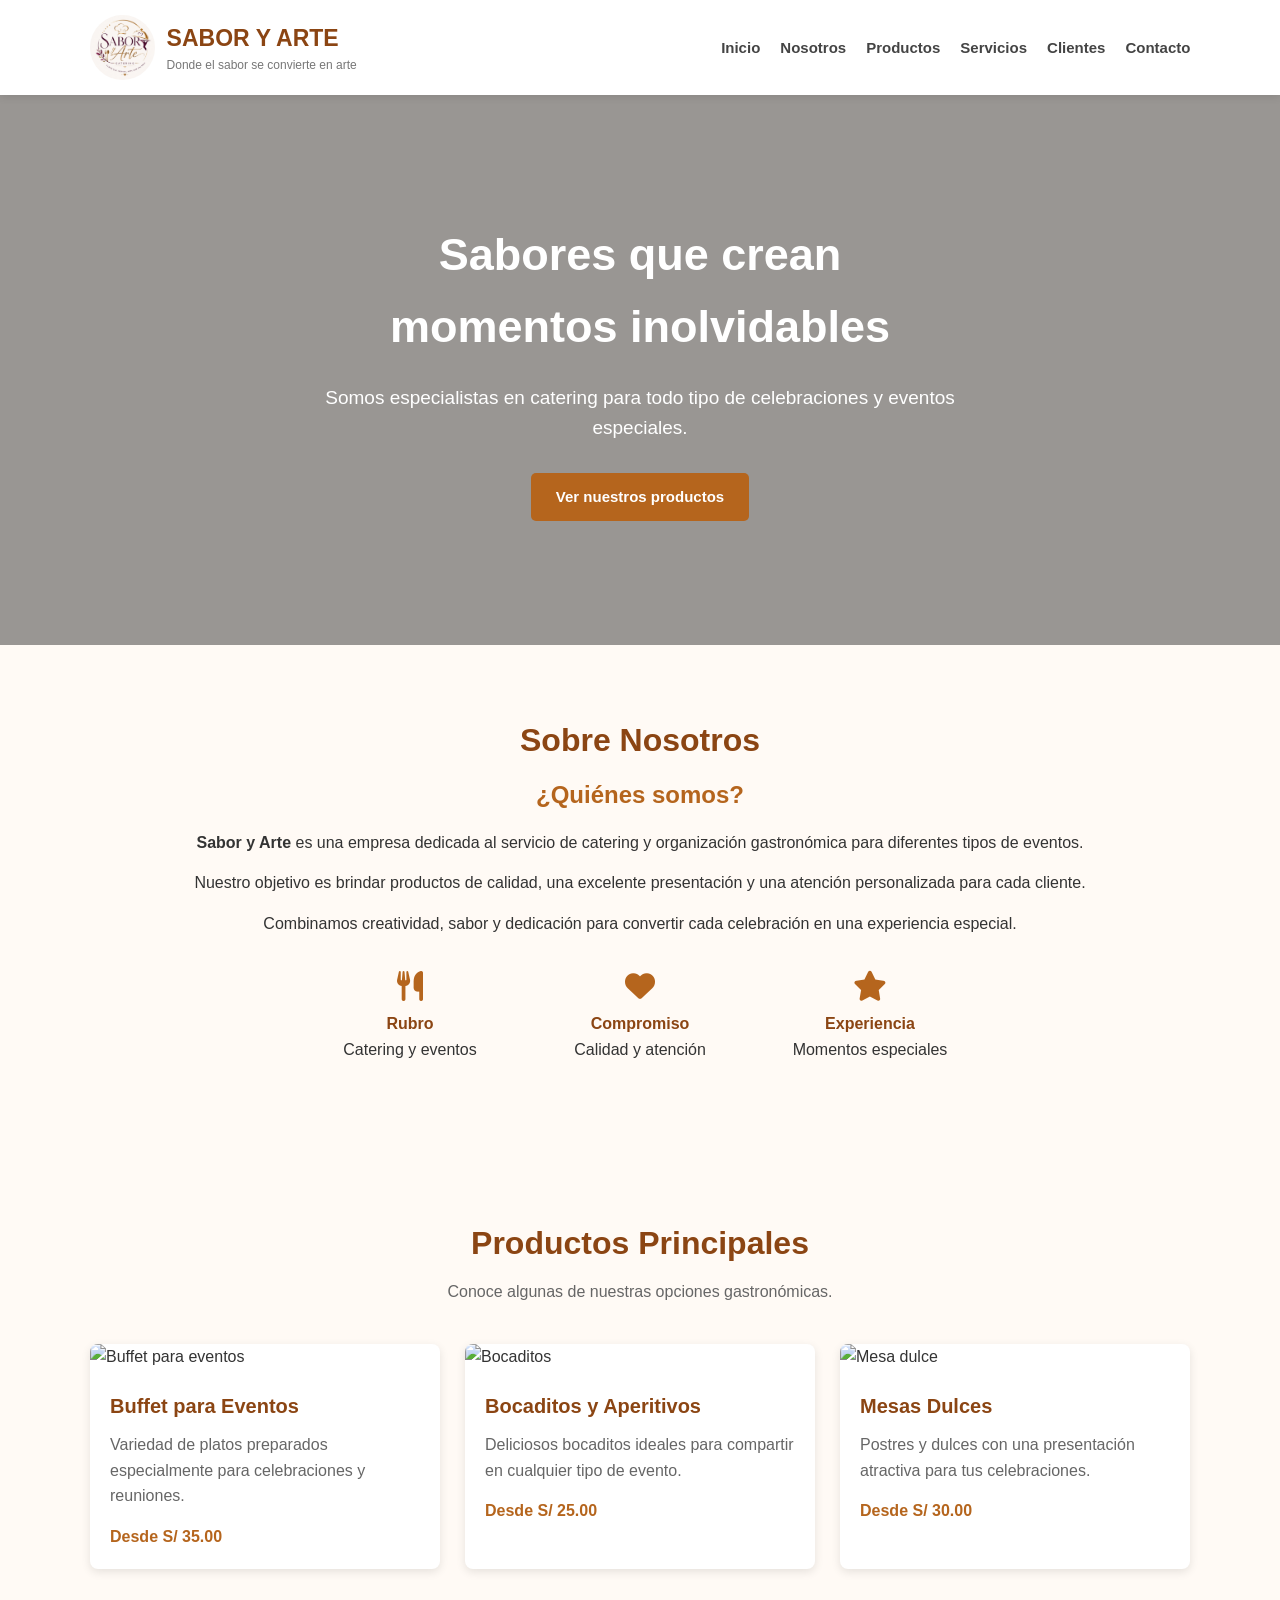
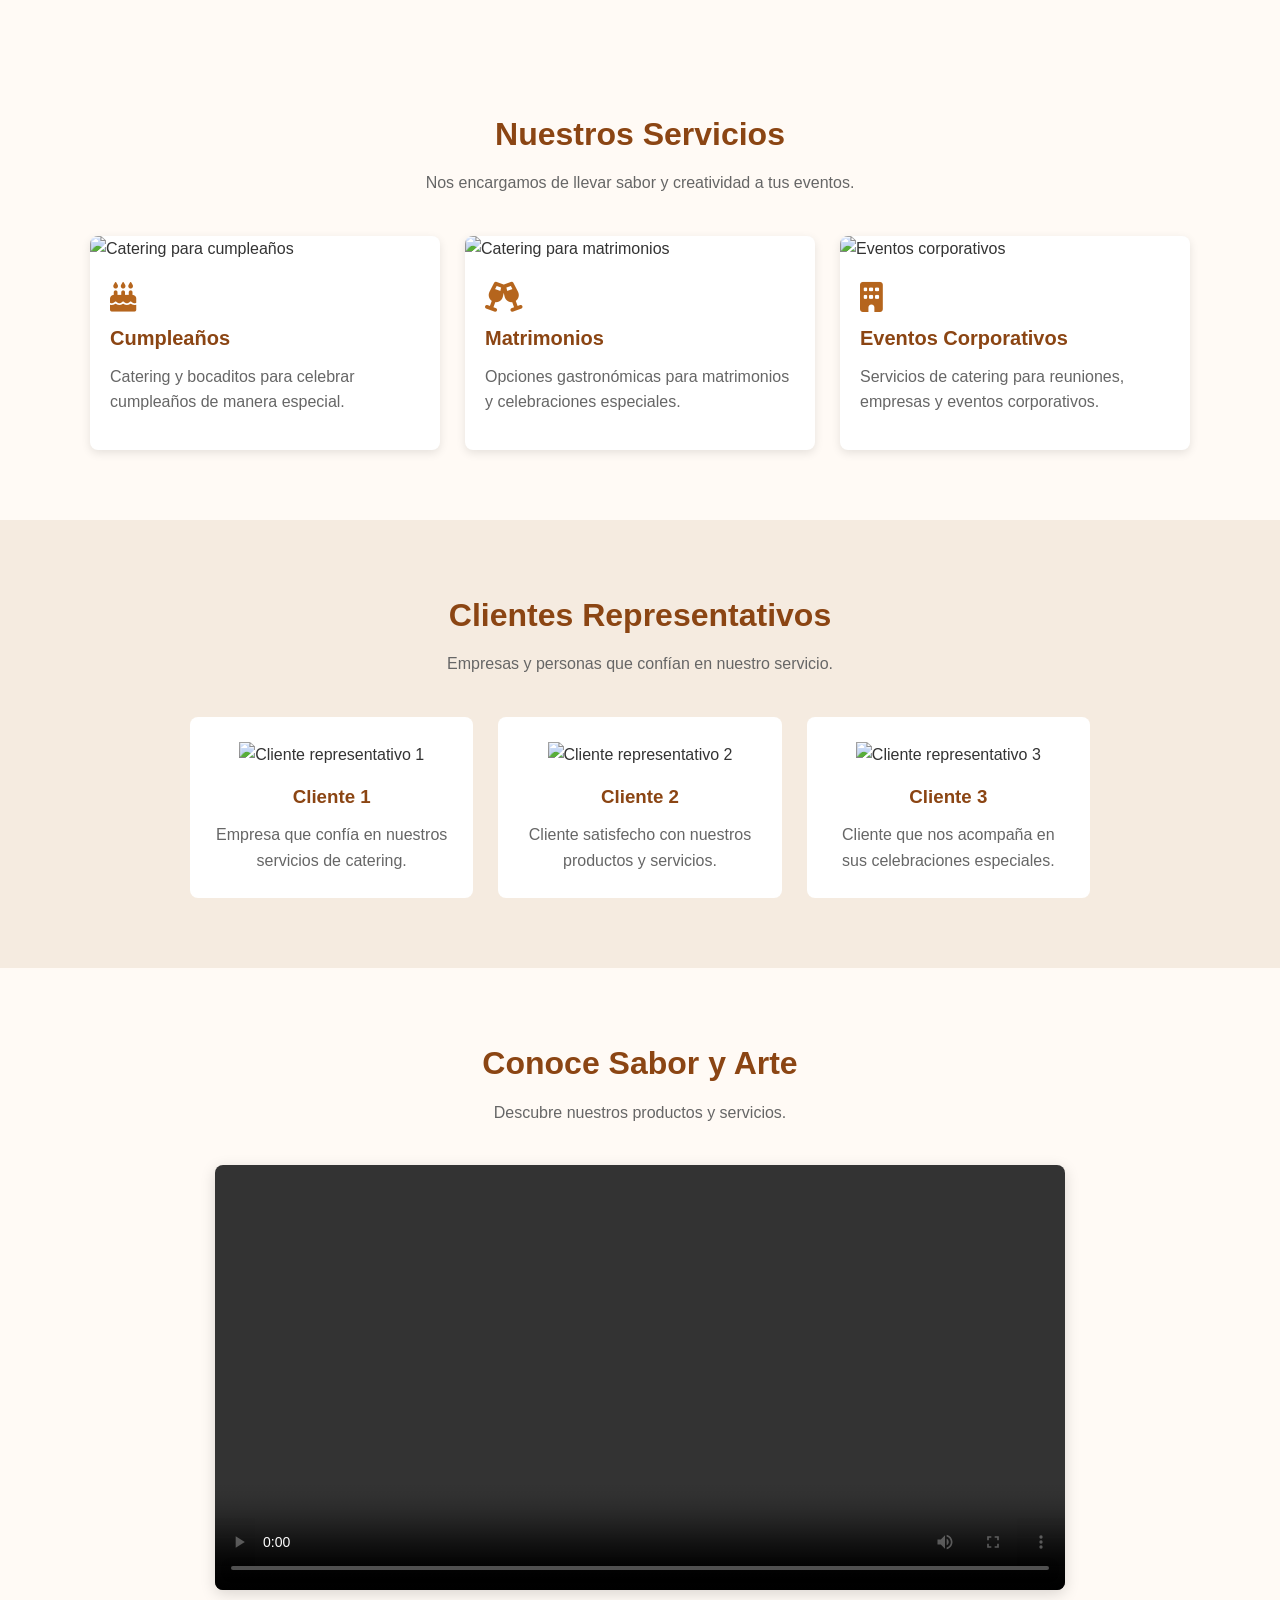
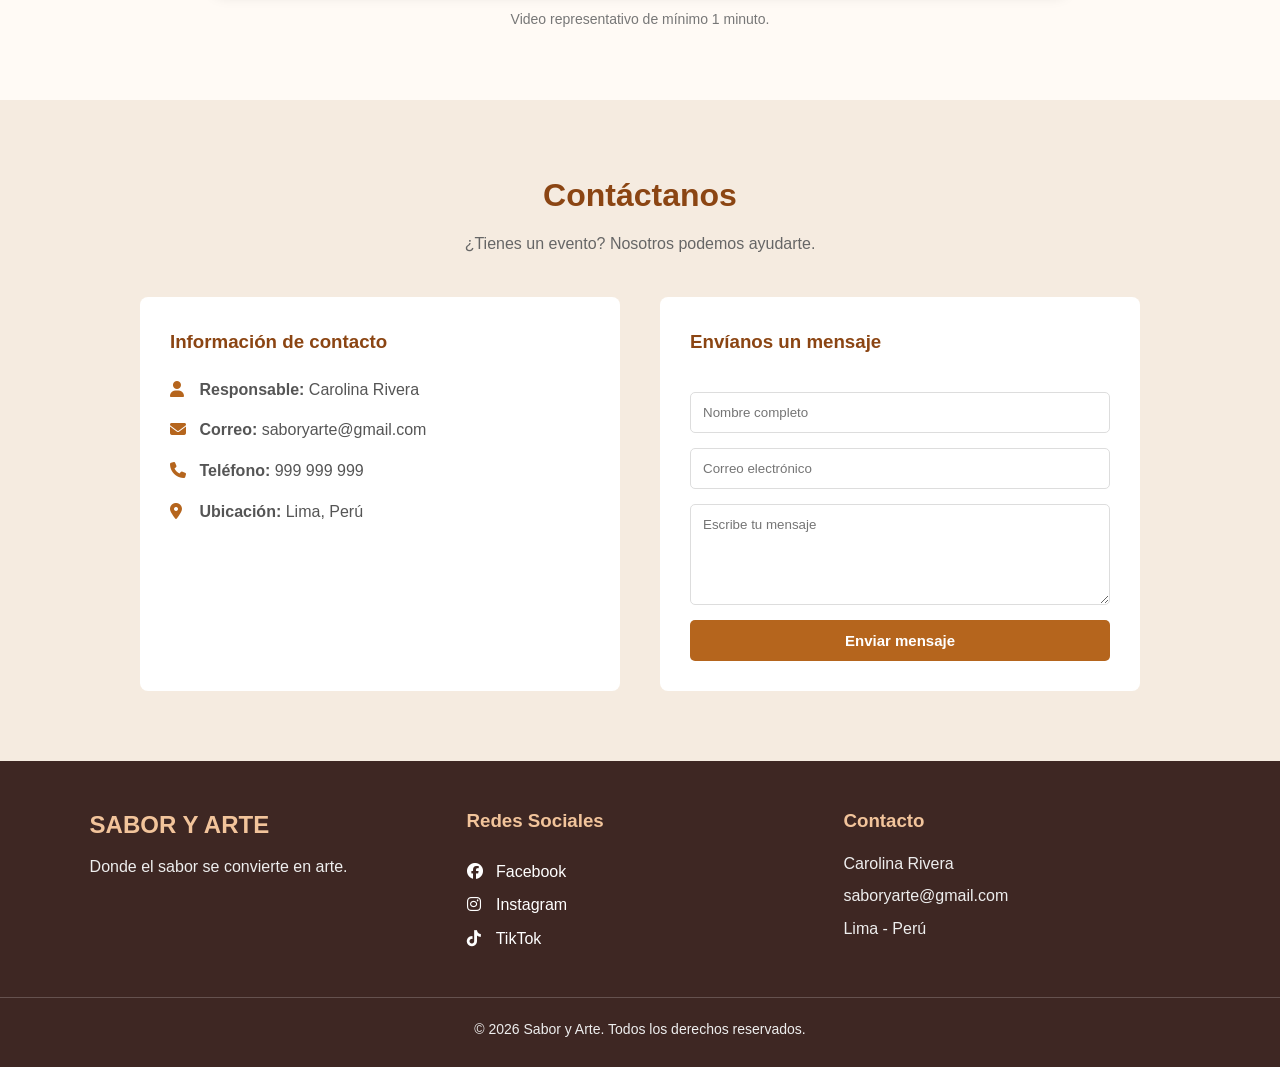
==== index.html @ 083c202c "Mi proyecto listo" ====
<!DOCTYPE html>
<html lang="es">

<head>
    <meta charset="UTF-8">
    <meta name="viewport" content="width=device-width, initial-scale=1.0">
    <title>Sabor y Arte | Catering y Eventos</title>
    <link rel="stylesheet" href="estilos.css">

    <!-- Iconos -->
    <link rel="stylesheet"
          href="https://cdnjs.cloudflare.com/ajax/libs/font-awesome/6.5.2/css/all.min.css">
</head>

<body>

    <!-- ============================= -->
    <!-- ENCABEZADO -->
    <!-- ============================= -->

    <header class="encabezado">

        <div class="logo">

            <img src="imagenes/logo.jpeg" alt="Logo Sabor y Arte">

            <div>
                <h1>SABOR Y ARTE</h1>
                <p>Donde el sabor se convierte en arte</p>
            </div>

        </div>


        <!-- MENÚ -->

        <nav class="menu">

            <a href="#inicio">Inicio</a>
            <a href="#nosotros">Nosotros</a>
            <a href="#productos">Productos</a>
            <a href="#servicios">Servicios</a>
            <a href="#clientes">Clientes</a>
            <a href="#contacto">Contacto</a>

        </nav>

    </header>



    <!-- ============================= -->
    <!-- INICIO / PORTADA -->
    <!-- ============================= -->

    <section id="inicio" class="portada">

        <div class="contenido-portada">

            <h2>Sabores que crean momentos inolvidables</h2>

            <p>
                Somos especialistas en catering para todo tipo de
                celebraciones y eventos especiales.
            </p>

            <a href="#productos" class="boton">
                Ver nuestros productos
            </a>

        </div>

    </section>


    <!-- ============================= -->
    <!-- NOSOTROS -->
    <!-- ============================= -->

    <section id="nosotros" class="seccion">

        <h2 class="titulo">Sobre Nosotros</h2>

        <div class="nosotros-contenido">

            <div class="nosotros-texto">

                <h3>¿Quiénes somos?</h3>

                <p>
                    <strong>Sabor y Arte</strong> es una empresa dedicada
                    al servicio de catering y organización gastronómica
                    para diferentes tipos de eventos.
                </p>

                <p>
                    Nuestro objetivo es brindar productos de calidad,
                    una excelente presentación y una atención
                    personalizada para cada cliente.
                </p>

                <p>
                    Combinamos creatividad, sabor y dedicación para
                    convertir cada celebración en una experiencia
                    especial.
                </p>

                <div class="informacion">

                    <div>
                        <i class="fa-solid fa-utensils"></i>
                        <h4>Rubro</h4>
                        <p>Catering y eventos</p>
                    </div>

                    <div>
                        <i class="fa-solid fa-heart"></i>
                        <h4>Compromiso</h4>
                        <p>Calidad y atención</p>
                    </div>

                    <div>
                        <i class="fa-solid fa-star"></i>
                        <h4>Experiencia</h4>
                        <p>Momentos especiales</p>
                    </div>

                </div>

            </div>

        </div>

    </section>



    <!-- ============================= -->
    <!-- PRODUCTOS -->
    <!-- ============================= -->

    <section id="productos" class="seccion productos">

        <h2 class="titulo">Productos Principales</h2>

        <p class="subtitulo">
            Conoce algunas de nuestras opciones gastronómicas.
        </p>


        <div class="tarjetas">


            <!-- PRODUCTO 1 -->

            <article class="tarjeta">

                <img src="img/producto1.jpg"
                     alt="Buffet para eventos">

                <div class="tarjeta-contenido">

                    <h3>Buffet para Eventos</h3>

                    <p>
                        Variedad de platos preparados especialmente
                        para celebraciones y reuniones.
                    </p>

                    <span class="precio">
                        Desde S/ 35.00
                    </span>

                </div>

            </article>



            <!-- PRODUCTO 2 -->

            <article class="tarjeta">

                <img src="img/producto2.jpg"
                     alt="Bocaditos">

                <div class="tarjeta-contenido">

                    <h3>Bocaditos y Aperitivos</h3>

                    <p>
                        Deliciosos bocaditos ideales para compartir
                        en cualquier tipo de evento.
                    </p>

                    <span class="precio">
                        Desde S/ 25.00
                    </span>

                </div>

            </article>



            <!-- PRODUCTO 3 -->

            <article class="tarjeta">

                <img src="img/producto3.jpg"
                     alt="Mesa dulce">

                <div class="tarjeta-contenido">

                    <h3>Mesas Dulces</h3>

                    <p>
                        Postres y dulces con una presentación
                        atractiva para tus celebraciones.
                    </p>

                    <span class="precio">
                        Desde S/ 30.00
                    </span>

                </div>

            </article>

        </div>

    </section>



    <!-- ============================= -->
    <!-- SERVICIOS -->
    <!-- ============================= -->

    <section id="servicios" class="seccion">

        <h2 class="titulo">Nuestros Servicios</h2>

        <p class="subtitulo">
            Nos encargamos de llevar sabor y creatividad a tus eventos.
        </p>


        <div class="tarjetas">


            <!-- SERVICIO 1 -->

            <article class="tarjeta servicio">

                <img src="img/servicio1.jpg"
                     alt="Catering para cumpleaños">

                <div class="tarjeta-contenido">

                    <i class="fa-solid fa-cake-candles icono"></i>

                    <h3>Cumpleaños</h3>

                    <p>
                        Catering y bocaditos para celebrar
                        cumpleaños de manera especial.
                    </p>

                </div>

            </article>



            <!-- SERVICIO 2 -->

            <article class="tarjeta servicio">

                <img src="img/servicio2.jpg"
                     alt="Catering para matrimonios">

                <div class="tarjeta-contenido">

                    <i class="fa-solid fa-champagne-glasses icono"></i>

                    <h3>Matrimonios</h3>

                    <p>
                        Opciones gastronómicas para matrimonios
                        y celebraciones especiales.
                    </p>

                </div>

            </article>



            <!-- SERVICIO 3 -->

            <article class="tarjeta servicio">

                <img src="img/servicio3.jpg"
                     alt="Eventos corporativos">

                <div class="tarjeta-contenido">

                    <i class="fa-solid fa-building icono"></i>

                    <h3>Eventos Corporativos</h3>

                    <p>
                        Servicios de catering para reuniones,
                        empresas y eventos corporativos.
                    </p>

                </div>

            </article>

        </div>

    </section>



    <!-- ============================= -->
    <!-- CLIENTES -->
    <!-- ============================= -->

    <section id="clientes" class="seccion clientes">

        <h2 class="titulo">Clientes Representativos</h2>

        <p class="subtitulo">
            Empresas y personas que confían en nuestro servicio.
        </p>


        <div class="clientes-contenedor">


            <div class="cliente">

                <img src="img/cliente1.png"
                     alt="Cliente representativo 1">

                <h3>Cliente 1</h3>

                <p>
                    Empresa que confía en nuestros servicios
                    de catering.
                </p>

            </div>


            <div class="cliente">

                <img src="img/cliente2.png"
                     alt="Cliente representativo 2">

                <h3>Cliente 2</h3>

                <p>
                    Cliente satisfecho con nuestros productos
                    y servicios.
                </p>

            </div>


            <div class="cliente">

                <img src="img/cliente3.png"
                     alt="Cliente representativo 3">

                <h3>Cliente 3</h3>

                <p>
                    Cliente que nos acompaña en sus
                    celebraciones especiales.
                </p>

            </div>

        </div>

    </section>



    <!-- ============================= -->
    <!-- VIDEO -->
    <!-- ============================= -->

    <section class="seccion video-seccion">

        <h2 class="titulo">Conoce Sabor y Arte</h2>

        <p class="subtitulo">
            Descubre nuestros productos y servicios.
        </p>


        <div class="video-contenedor">

            <video controls>

                <source src="img/video.mp4" type="video/mp4">

                Tu navegador no permite reproducir este video.

            </video>

        </div>

        <p class="video-nota">
            Video representativo de mínimo 1 minuto.
        </p>

    </section>



    <!-- ============================= -->
    <!-- CONTACTO -->
    <!-- ============================= -->

    <section id="contacto" class="seccion contacto">

        <h2 class="titulo">Contáctanos</h2>

        <p class="subtitulo">
            ¿Tienes un evento? Nosotros podemos ayudarte.
        </p>


        <div class="contacto-contenedor">


            <!-- INFORMACIÓN -->

            <div class="datos-contacto">

                <h3>Información de contacto</h3>

                <p>
                    <i class="fa-solid fa-user"></i>
                    <strong>Responsable:</strong>
                    Carolina Rivera
                </p>

                <p>
                    <i class="fa-solid fa-envelope"></i>
                    <strong>Correo:</strong>
                    saboryarte@gmail.com
                </p>

                <p>
                    <i class="fa-solid fa-phone"></i>
                    <strong>Teléfono:</strong>
                    999 999 999
                </p>

                <p>
                    <i class="fa-solid fa-location-dot"></i>
                    <strong>Ubicación:</strong>
                    Lima, Perú
                </p>

            </div>



            <!-- FORMULARIO -->

            <form id="formulario" class="formulario">

                <h3>Envíanos un mensaje</h3>

                <input
                    type="text"
                    id="nombre"
                    placeholder="Nombre completo"
                    required
                >

                <input
                    type="email"
                    id="correo"
                    placeholder="Correo electrónico"
                    required
                >

                <textarea
                    id="mensaje"
                    rows="5"
                    placeholder="Escribe tu mensaje"
                    required
                ></textarea>

                <button type="submit" class="boton">
                    Enviar mensaje
                </button>

            </form>

        </div>

    </section>



    <!-- ============================= -->
    <!-- FOOTER -->
    <!-- ============================= -->

    <footer class="footer">

        <div class="footer-contenido">


            <div class="footer-logo">

                <h2>SABOR Y ARTE</h2>

                <p>
                    Donde el sabor se convierte en arte.
                </p>

            </div>



            <!-- REDES -->

            <div class="redes">

                <h3>Redes Sociales</h3>

                <a href="#" target="_blank">
                    <i class="fa-brands fa-facebook"></i>
                    Facebook
                </a>

                <a href="#" target="_blank">
                    <i class="fa-brands fa-instagram"></i>
                    Instagram
                </a>

                <a href="#" target="_blank">
                    <i class="fa-brands fa-tiktok"></i>
                    TikTok
                </a>

            </div>



            <!-- CONTACTO -->

            <div class="footer-contacto">

                <h3>Contacto</h3>

                <p>
                    Carolina Rivera
                </p>

                <p>
                    saboryarte@gmail.com
                </p>

                <p>
                    Lima - Perú
                </p>

            </div>

        </div>


        <div class="copyright">

            <p>
                © 2026 Sabor y Arte. Todos los derechos reservados.
            </p>

        </div>

    </footer>



    <!-- JAVASCRIPT -->

    <script src="script.js"></script>

</body>

</html>
---- estilos.css ----
/* =========================================
   CONFIGURACIÓN GENERAL
========================================= */

* {
    margin: 0;
    padding: 0;
    box-sizing: border-box;
}

html {
    scroll-behavior: smooth;
}

body {
    font-family: Arial, Helvetica, sans-serif;
    background-color: #fffaf5;
    color: #333;
    line-height: 1.6;
}


/* =========================================
   ENCABEZADO
========================================= */

.encabezado {
    background-color: #ffffff;
    padding: 15px 7%;

    display: flex;
    justify-content: space-between;
    align-items: center;

    box-shadow: 0 2px 8px rgba(0,0,0,0.10);

    position: sticky;
    top: 0;
    z-index: 1000;
}


/* LOGO */

.logo {
    display: flex;
    align-items: center;
    gap: 12px;
}

.logo img {
    width: 65px;
    height: 65px;
    object-fit: cover;
    border-radius: 50%;
}

.logo h1 {
    font-size: 23px;
    color: #8b4513;
}

.logo p {
    font-size: 12px;
    color: #777;
}


/* =========================================
   MENÚ
========================================= */

.menu {
    display: flex;
    gap: 20px;
}

.menu a {
    text-decoration: none;
    color: #444;
    font-weight: bold;
    font-size: 15px;

    transition: 0.3s;
}

.menu a:hover {
    color: #b5651d;
}


/* =========================================
   PORTADA
========================================= */

.portada {
    min-height: 550px;

    background-image:
        linear-gradient(
            rgba(0,0,0,0.40),
            rgba(0,0,0,0.40)
        ),
        url("img/portada.jpg");

    background-size: cover;
    background-position: center;

    display: flex;
    justify-content: center;
    align-items: center;

    text-align: center;
}


.contenido-portada {
    color: white;
    max-width: 700px;
    padding: 30px;
}


.contenido-portada h2 {
    font-size: 45px;
    margin-bottom: 20px;
}


.contenido-portada p {
    font-size: 19px;
    margin-bottom: 30px;
}


/* =========================================
   BOTONES
========================================= */

.boton {
    display: inline-block;

    background-color: #b5651d;
    color: white;

    padding: 12px 25px;

    border-radius: 5px;

    text-decoration: none;
    border: none;

    cursor: pointer;

    font-size: 15px;
    font-weight: bold;

    transition: 0.3s;
}

.boton:hover {
    background-color: #8b4513;
    transform: translateY(-2px);
}


/* =========================================
   SECCIONES
========================================= */

.seccion {
    padding: 70px 7%;
}


.titulo {
    text-align: center;

    color: #8b4513;

    font-size: 32px;

    margin-bottom: 10px;
}


.subtitulo {
    text-align: center;

    color: #666;

    margin-bottom: 40px;
}


/* =========================================
   NOSOTROS
========================================= */

.nosotros-contenido {
    max-width: 900px;
    margin: auto;
}


.nosotros-texto {
    text-align: center;
}


.nosotros-texto h3 {
    color: #b5651d;
    font-size: 24px;
    margin-bottom: 15px;
}


.nosotros-texto p {
    margin-bottom: 15px;
}


.informacion {
    margin-top: 35px;

    display: flex;
    justify-content: center;
    gap: 30px;
}


.informacion div {
    width: 200px;
}


.informacion i {
    font-size: 30px;
    color: #b5651d;
    margin-bottom: 10px;
}


.informacion h4 {
    color: #8b4513;
}


/* =========================================
   TARJETAS
========================================= */

.tarjetas {
    display: grid;

    grid-template-columns:
        repeat(3, 1fr);

    gap: 25px;

    max-width: 1100px;

    margin: auto;
}


.tarjeta {
    background-color: white;

    border-radius: 8px;

    overflow: hidden;

    box-shadow:
        0 3px 10px rgba(0,0,0,0.10);

    transition: 0.3s;
}


.tarjeta:hover {
    transform: translateY(-5px);

    box-shadow:
        0 7px 18px rgba(0,0,0,0.15);
}


.tarjeta img {
    width: 100%;
    height: 220px;

    object-fit: cover;
}


.tarjeta-contenido {
    padding: 20px;
}


.tarjeta h3 {
    color: #8b4513;

    margin-bottom: 10px;

    font-size: 20px;
}


.tarjeta p {
    color: #666;

    margin-bottom: 15px;
}


.precio {
    color: #b5651d;

    font-weight: bold;
}


.icono {
    font-size: 30px;

    color: #b5651d;

    margin-bottom: 10px;
}


/* =========================================
   CLIENTES
========================================= */

.clientes {
    background-color: #f5ebe0;
}


.clientes-contenedor {
    display: grid;

    grid-template-columns:
        repeat(3, 1fr);

    gap: 25px;

    max-width: 900px;

    margin: auto;
}


.cliente {
    background-color: white;

    padding: 25px;

    text-align: center;

    border-radius: 8px;
}


.cliente img {
    width: 100px;
    height: 100px;

    object-fit: contain;

    margin-bottom: 15px;
}


.cliente h3 {
    color: #8b4513;

    margin-bottom: 10px;
}


.cliente p {
    color: #666;
}


/* =========================================
   VIDEO
========================================= */

.video-seccion {
    text-align: center;
}


.video-contenedor {
    max-width: 850px;

    margin: auto;
}


.video-contenedor video {
    width: 100%;

    border-radius: 8px;

    box-shadow:
        0 4px 15px rgba(0,0,0,0.15);
}


.video-nota {
    color: #777;

    margin-top: 10px;

    font-size: 14px;
}


/* =========================================
   CONTACTO
========================================= */

.contacto {
    background-color: #f5ebe0;
}


.contacto-contenedor {
    max-width: 1000px;

    margin: auto;

    display: grid;

    grid-template-columns:
        1fr 1fr;

    gap: 40px;
}


.datos-contacto,
.formulario {
    background-color: white;

    padding: 30px;

    border-radius: 8px;
}


.datos-contacto h3,
.formulario h3 {
    color: #8b4513;

    margin-bottom: 20px;
}


.datos-contacto p {
    margin-bottom: 15px;

    color: #555;
}


.datos-contacto i {
    color: #b5651d;

    width: 25px;
}


/* FORMULARIO */

.formulario {
    display: flex;

    flex-direction: column;

    gap: 15px;
}


.formulario input,
.formulario textarea {
    width: 100%;

    padding: 12px;

    border: 1px solid #ddd;

    border-radius: 5px;

    font-family: Arial;
}


.formulario input:focus,
.formulario textarea:focus {
    outline: none;

    border-color: #b5651d;
}


.formulario textarea {
    resize: vertical;
}


/* =========================================
   FOOTER
========================================= */

.footer {
    background-color: #3e2723;

    color: white;
}


.footer-contenido {
    padding: 45px 7%;

    display: grid;

    grid-template-columns:
        repeat(3, 1fr);

    gap: 30px;
}


.footer h2 {
    color: #f2c49b;

    margin-bottom: 10px;
}


.footer h3 {
    margin-bottom: 15px;

    color: #f2c49b;
}


.footer p {
    color: #eee;

    margin-bottom: 7px;
}


.redes {
    display: flex;

    flex-direction: column;

    gap: 8px;
}


.redes a {
    color: white;

    text-decoration: none;

    transition: 0.3s;
}


.redes a:hover {
    color: #f2c49b;
}


.redes i {
    width: 25px;
}


.copyright {
    text-align: center;

    border-top: 1px solid rgba(255,255,255,0.2);

    padding: 20px;

    font-size: 14px;
}


/* =========================================
   RESPONSIVE - TABLET
========================================= */

@media (max-width: 900px) {

    .encabezado {
        flex-direction: column;

        gap: 15px;
    }


    .tarjetas {
        grid-template-columns:
            repeat(2, 1fr);
    }


    .clientes-contenedor {
        grid-template-columns:
            repeat(2, 1fr);
    }


    .contacto-contenedor {
        grid-template-columns: 1fr;
    }


    .footer-contenido {
        grid-template-columns: 1fr 1fr;
    }

}


/* =========================================
   RESPONSIVE - CELULAR
========================================= */

@media (max-width: 600px) {

    .encabezado {
        padding: 12px 5%;
    }


    .logo h1 {
        font-size: 19px;
    }


    .logo p {
        font-size: 10px;
    }


    .logo img {
        width: 55px;
        height: 55px;
    }


    .menu {
        width: 100%;

        justify-content: center;

        flex-wrap: wrap;

        gap: 10px;
    }


    .menu a {
        font-size: 13px;
    }


    .portada {
        min-height: 450px;
    }


    .contenido-portada h2 {
        font-size: 30px;
    }


    .contenido-portada p {
        font-size: 16px;
    }


    .seccion {
        padding: 50px 5%;
    }


    .titulo {
        font-size: 27px;
    }


    .tarjetas {
        grid-template-columns: 1fr;
    }


    .clientes-contenedor {
        grid-template-columns: 1fr;
    }


    .informacion {
        flex-direction: column;

        align-items: center;
    }


    .contacto-contenedor {
        grid-template-columns: 1fr;
    }


    .footer-contenido {
        grid-template-columns: 1fr;

        text-align: center;
    }


    .redes {
        align-items: center;
    }

}
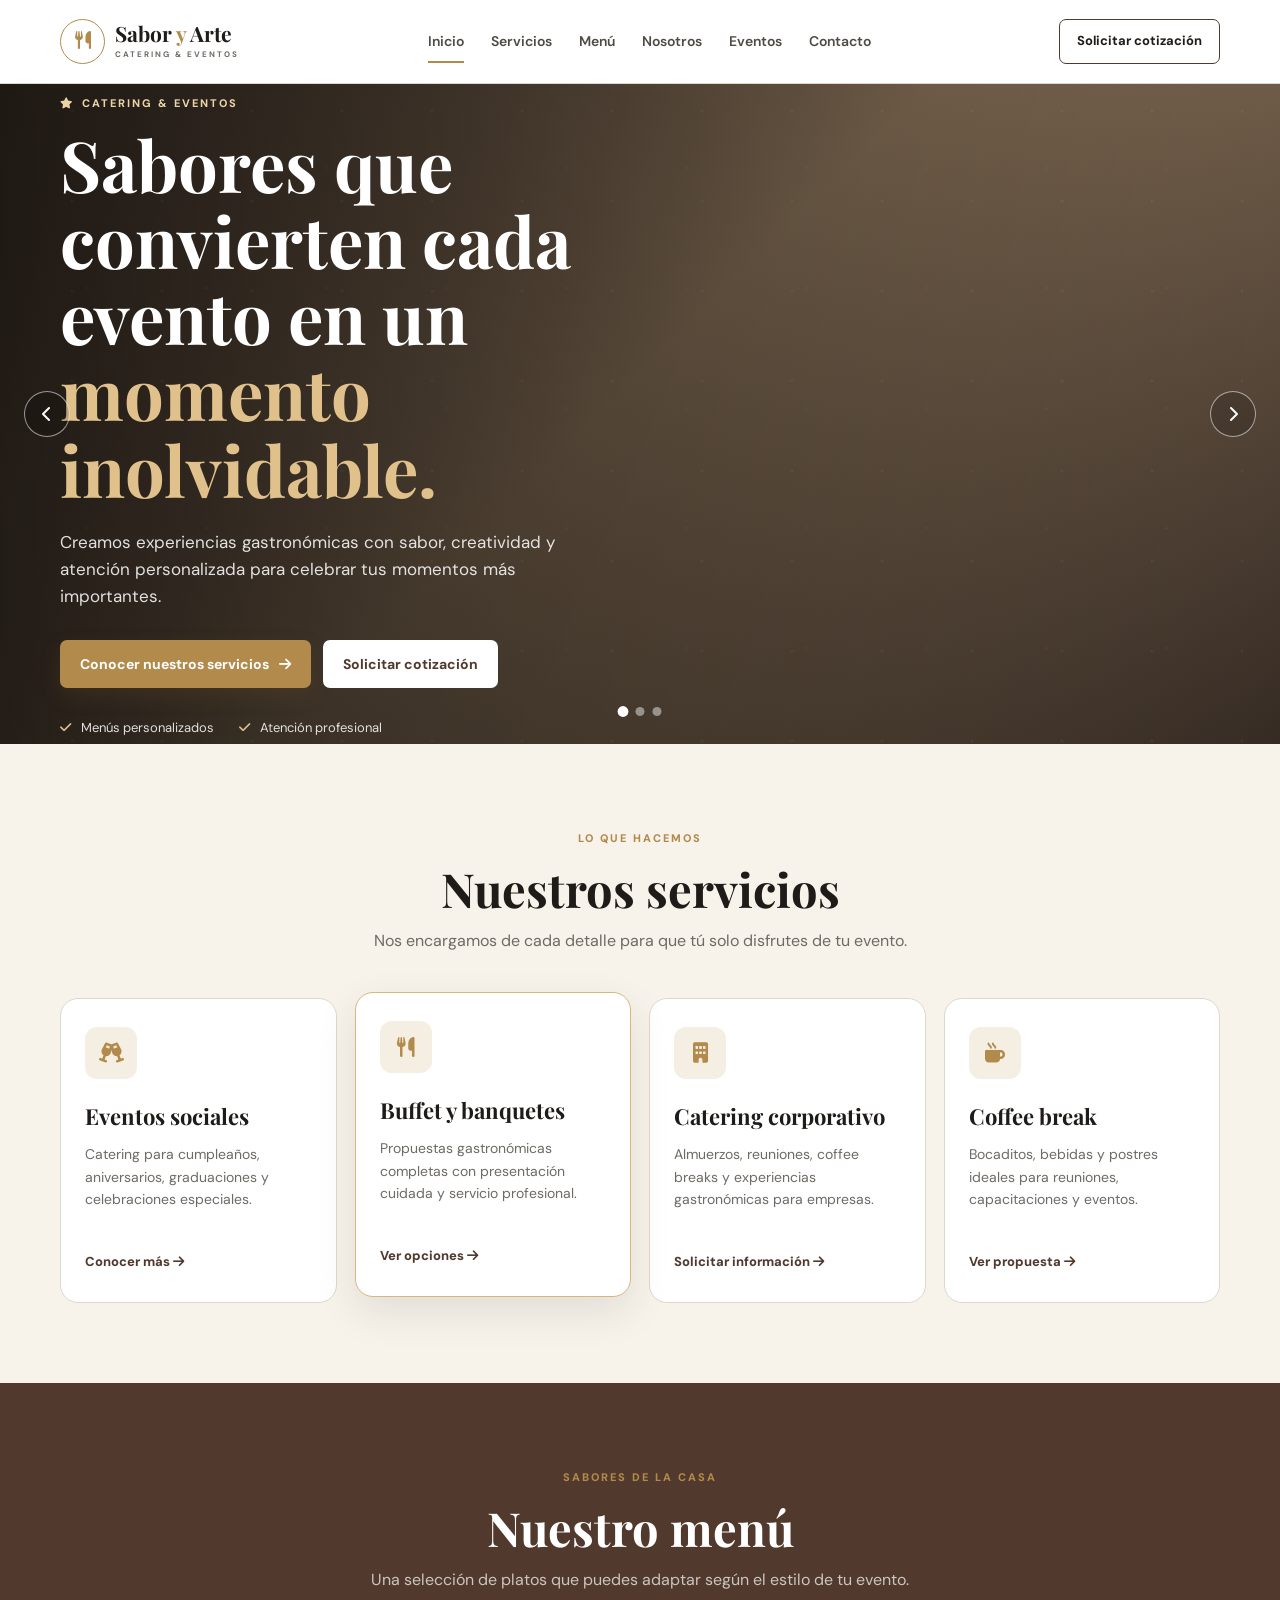
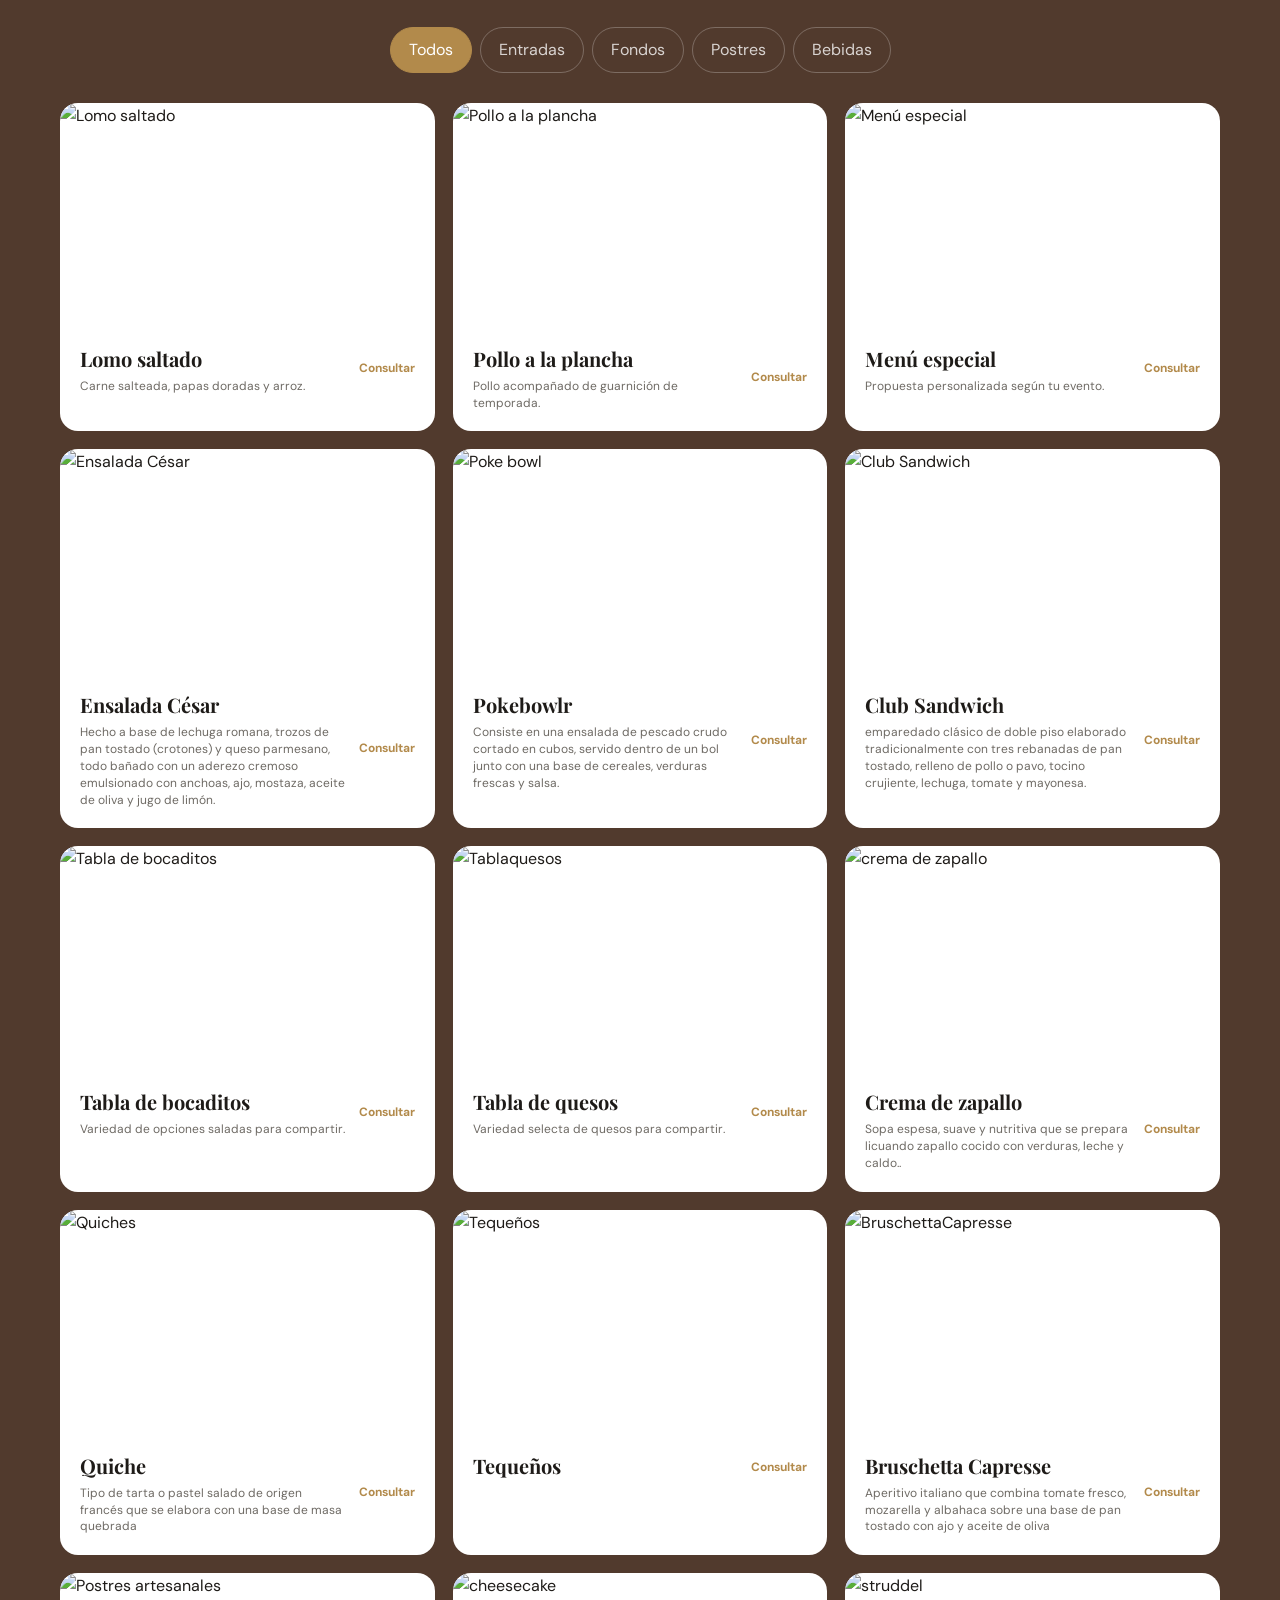
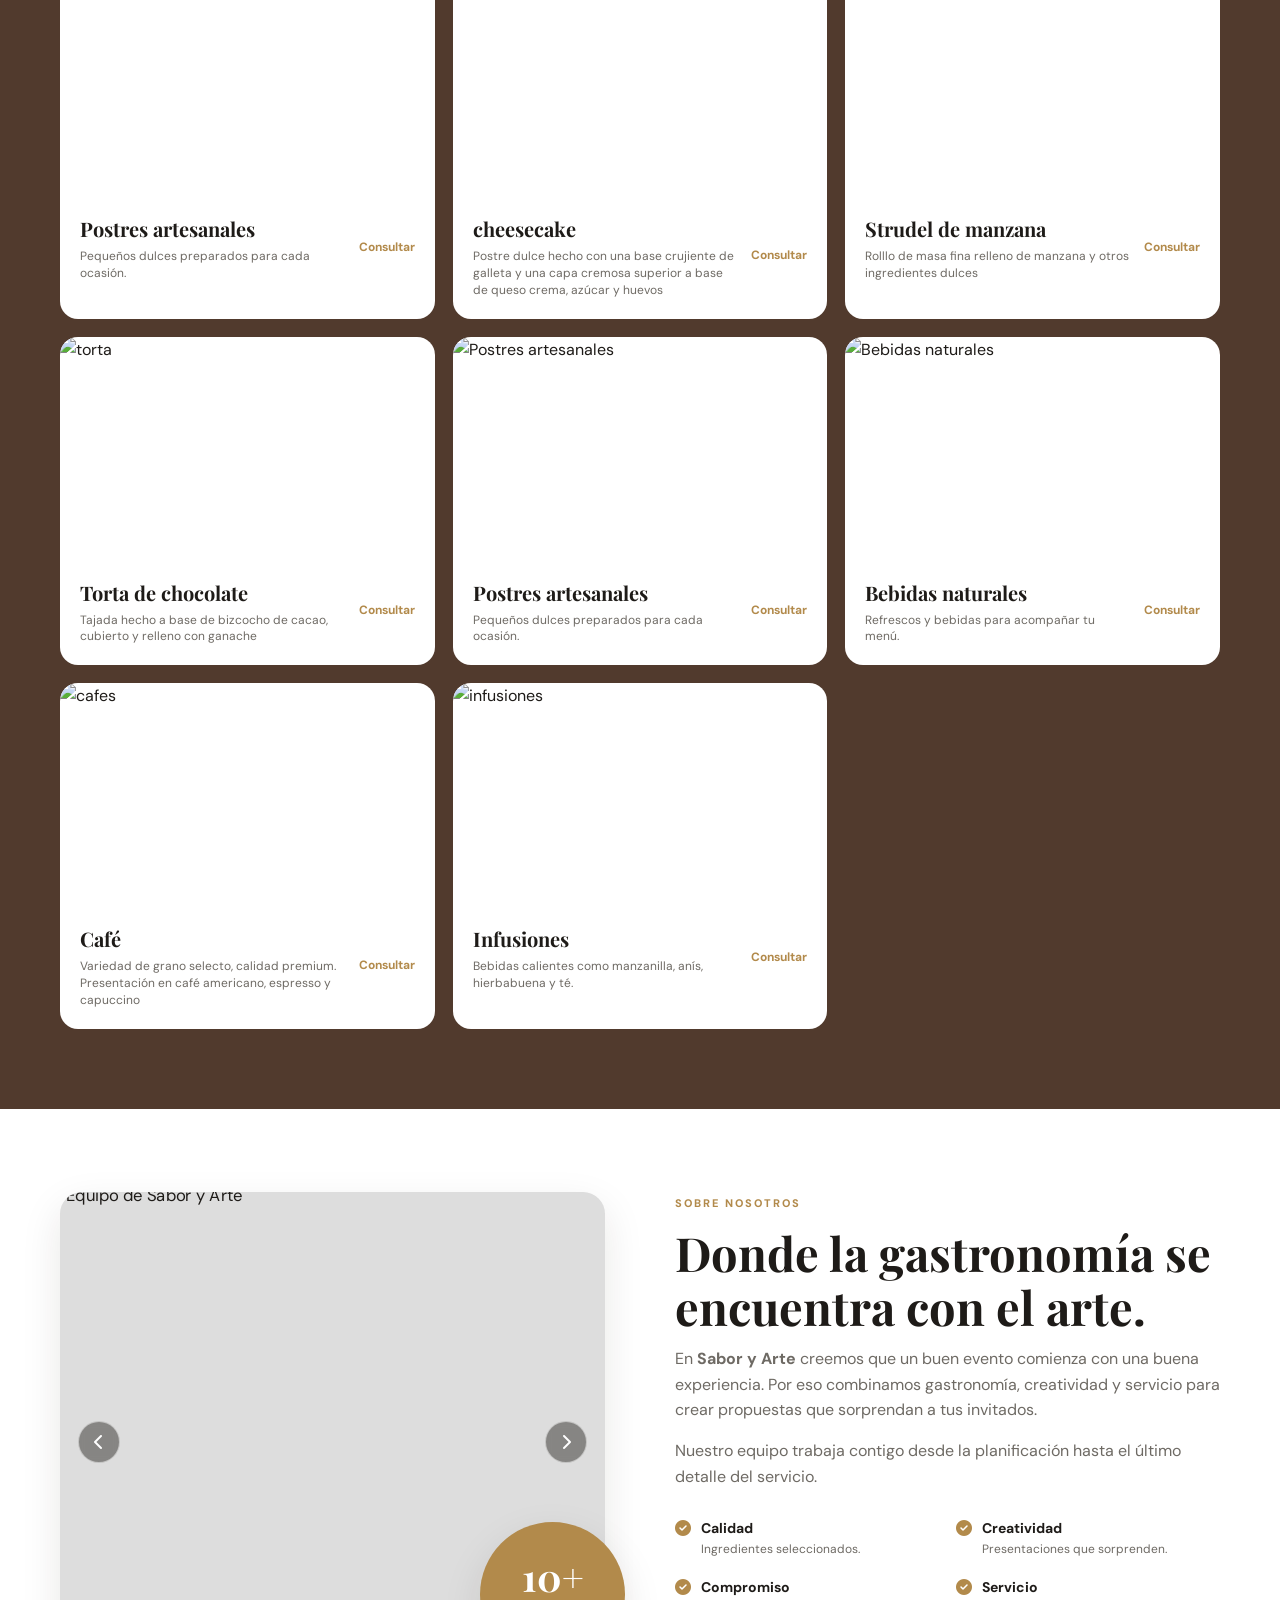
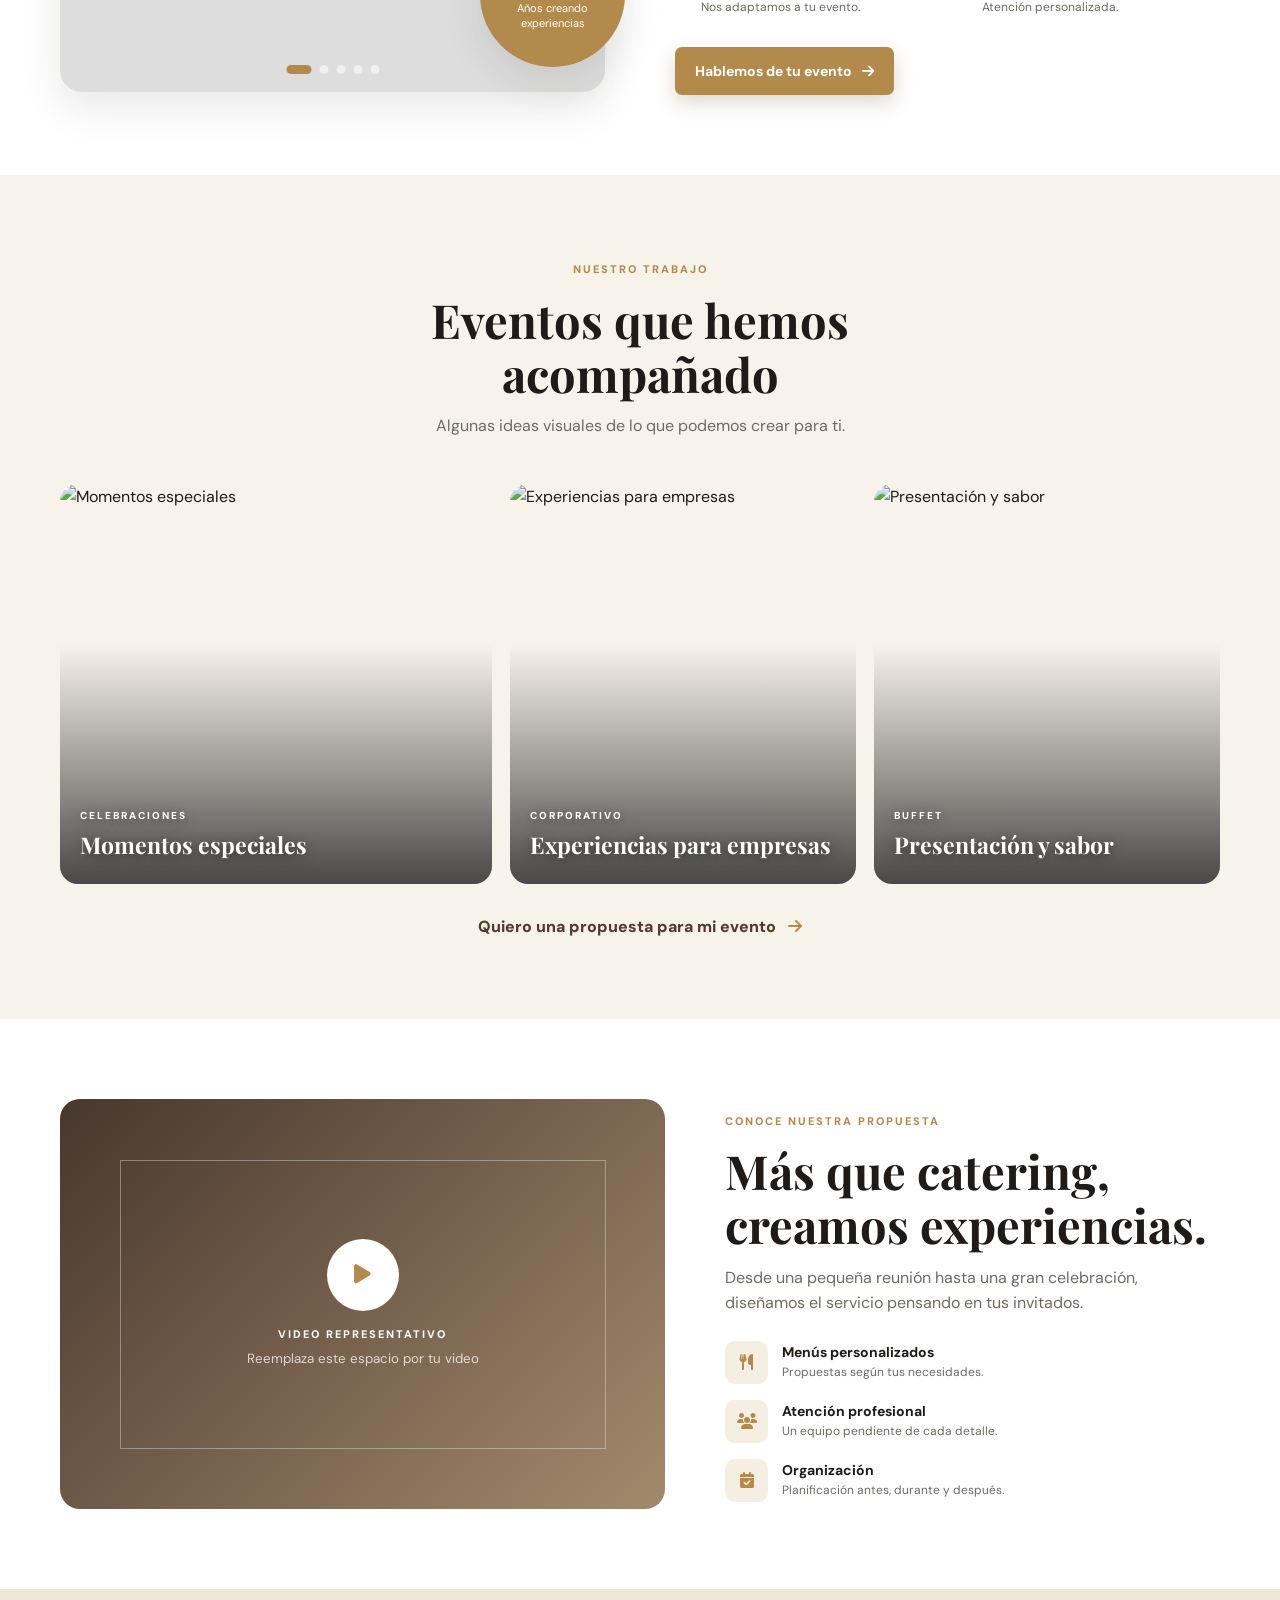
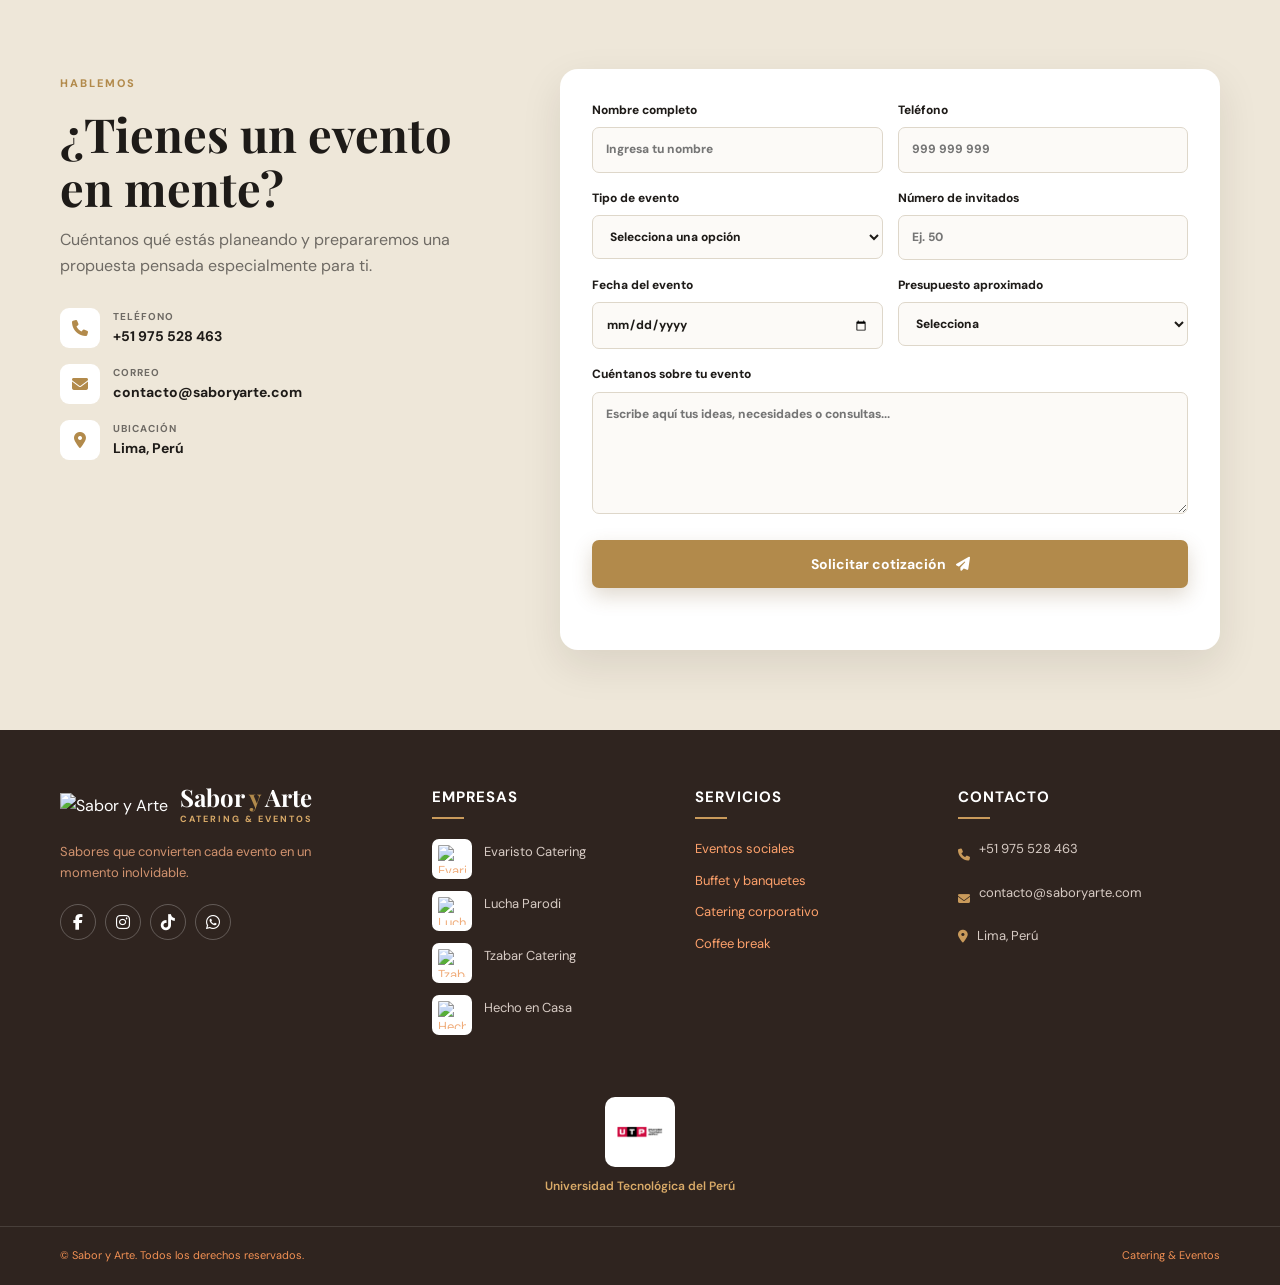
==== commit 06fa6945: "Add files via upload" ====
--- a/index.html
+++ b/index.html
@@ -1,603 +1,981 @@
 <!DOCTYPE html>
 <html lang="es">
-
 <head>
-    <meta charset="UTF-8">
-    <meta name="viewport" content="width=device-width, initial-scale=1.0">
-    <title>Sabor y Arte | Catering y Eventos</title>
-    <link rel="stylesheet" href="estilos.css">
-
-    <!-- Iconos -->
-    <link rel="stylesheet"
-          href="https://cdnjs.cloudflare.com/ajax/libs/font-awesome/6.5.2/css/all.min.css">
+  <meta charset="UTF-8">
+  <meta name="viewport" content="width=device-width, initial-scale=1.0">
+  <meta name="description" content="Sabor y Arte - Catering y eventos. Creamos experiencias gastronómicas para momentos inolvidables.">
+  <title>Sabor y Arte | Catering & Eventos</title>
+
+  <!-- Google Fonts -->
+  <link rel="preconnect" href="https://fonts.googleapis.com">
+  <link rel="preconnect" href="https://fonts.gstatic.com" crossorigin>
+  <link href="https://fonts.googleapis.com/css2?family=DM+Sans:wght@400;500;600;700&family=Playfair+Display:wght@500;600;700&display=swap" rel="stylesheet">
+
+  <!-- Iconos -->
+  <link rel="stylesheet" href="https://cdnjs.cloudflare.com/ajax/libs/font-awesome/6.5.2/css/all.min.css">
+
+  <link rel="stylesheet" href="estilos.css">
 </head>
 
 <body>
-
-    <!-- ============================= -->
-    <!-- ENCABEZADO -->
-    <!-- ============================= -->
-
-    <header class="encabezado">
-
-        <div class="logo">
-
-            <img src="imagenes/logo.jpeg" alt="Logo Sabor y Arte">
-
-            <div>
-                <h1>SABOR Y ARTE</h1>
-                <p>Donde el sabor se convierte en arte</p>
-            </div>
-
-        </div>
-
-
-        <!-- MENÚ -->
-
-        <nav class="menu">
-
-            <a href="#inicio">Inicio</a>
-            <a href="#nosotros">Nosotros</a>
-            <a href="#productos">Productos</a>
-            <a href="#servicios">Servicios</a>
-            <a href="#clientes">Clientes</a>
-            <a href="#contacto">Contacto</a>
-
-        </nav>
-
-    </header>
-
-
-
-    <!-- ============================= -->
-    <!-- INICIO / PORTADA -->
-    <!-- ============================= -->
-
-    <section id="inicio" class="portada">
-
-        <div class="contenido-portada">
-
-            <h2>Sabores que crean momentos inolvidables</h2>
-
-            <p>
-                Somos especialistas en catering para todo tipo de
-                celebraciones y eventos especiales.
-            </p>
-
-            <a href="#productos" class="boton">
-                Ver nuestros productos
-            </a>
-
-        </div>
-
+  <!-- ================= HEADER ================= -->
+  <header class="header" id="inicio">
+    <div class="container nav-container">
+      <a href="#inicio" class="logo">
+        <span class="logo-icon"><i class="fa-solid fa-utensils"></i></span>
+        <span>
+          <strong>Sabor <em>y</em> Arte</strong>
+          <small>CATERING & EVENTOS</small>
+        </span>
+      </a>
+
+      <nav class="nav" id="nav">
+        <a class="active" href="#inicio">Inicio</a>
+        <a href="#servicios">Servicios</a>
+        <a href="#menu">Menú</a>
+        <a href="#nosotros">Nosotros</a>
+        <a href="#eventos">Eventos</a>
+        <a href="#contacto">Contacto</a>
+      </nav>
+
+      <a class="nav-cta" href="#contacto">Solicitar cotización</a>
+
+      <button class="menu-toggle" id="menuToggle" aria-label="Abrir menú">
+        <i class="fa-solid fa-bars"></i>
+      </button>
+    </div>
+  </header>
+
+  <main>
+    <!-- ================= HERO ================= -->
+    <section class="hero">
+      <div class="hero-overlay"></div>
+      <div class="container hero-content">
+        <div class="hero-text">
+          <span class="eyebrow"><i class="fa-solid fa-star"></i> CATERING & EVENTOS</span>
+          <h1>Sabores que convierten cada evento en un <span>momento inolvidable.</span></h1>
+          <p>
+            Creamos experiencias gastronómicas con sabor, creatividad y
+            atención personalizada para celebrar tus momentos más importantes.
+          </p>
+
+          <div class="hero-buttons">
+            <a href="#servicios" class="btn btn-primary">Conocer nuestros servicios <i class="fa-solid fa-arrow-right"></i></a>
+            <a href="#contacto" class="btn btn-light">Solicitar cotización</a>
+          </div>
+
+          <div class="hero-features">
+            <div><i class="fa-solid fa-check"></i> Menús personalizados</div>
+            <div><i class="fa-solid fa-check"></i> Atención profesional</div>
+          </div>
+        </div>
+      </div>
+
+      <button class="slider-btn prev" aria-label="Anterior"><i class="fa-solid fa-chevron-left"></i></button>
+      <button class="slider-btn next" aria-label="Siguiente"><i class="fa-solid fa-chevron-right"></i></button>
+      <div class="slider-dots">
+        <span class="dot active"></span>
+        <span class="dot"></span>
+        <span class="dot"></span>
+      </div>
     </section>
 
-
-    <!-- ============================= -->
-    <!-- NOSOTROS -->
-    <!-- ============================= -->
-
-    <section id="nosotros" class="seccion">
-
-        <h2 class="titulo">Sobre Nosotros</h2>
-
-        <div class="nosotros-contenido">
-
-            <div class="nosotros-texto">
-
-                <h3>¿Quiénes somos?</h3>
-
-                <p>
-                    <strong>Sabor y Arte</strong> es una empresa dedicada
-                    al servicio de catering y organización gastronómica
-                    para diferentes tipos de eventos.
+    <!-- ================= SERVICIOS ================= -->
+    <section class="section" id="servicios">
+      <div class="container">
+        <div class="section-heading centered">
+          <span class="eyebrow">LO QUE HACEMOS</span>
+          <h2>Nuestros servicios</h2>
+          <p>Nos encargamos de cada detalle para que tú solo disfrutes de tu evento.</p>
+        </div>
+
+        <div class="services-grid">
+          <article class="service-card">
+            <div class="service-icon"><i class="fa-solid fa-champagne-glasses"></i></div>
+            <h3>Eventos sociales</h3>
+            <p>Catering para cumpleaños, aniversarios, graduaciones y celebraciones especiales.</p>
+            <a href="#contacto">Conocer más <i class="fa-solid fa-arrow-right"></i></a>
+          </article>
+
+          <article class="service-card featured">
+            <div class="service-icon"><i class="fa-solid fa-utensils"></i></div>
+            <h3>Buffet y banquetes</h3>
+            <p>Propuestas gastronómicas completas con presentación cuidada y servicio profesional.</p>
+            <a href="#menu">Ver opciones <i class="fa-solid fa-arrow-right"></i></a>
+          </article>
+
+          <article class="service-card">
+            <div class="service-icon"><i class="fa-solid fa-building"></i></div>
+            <h3>Catering corporativo</h3>
+            <p>Almuerzos, reuniones, coffee breaks y experiencias gastronómicas para empresas.</p>
+            <a href="#contacto">Solicitar información <i class="fa-solid fa-arrow-right"></i></a>
+          </article>
+
+          <article class="service-card">
+            <div class="service-icon"><i class="fa-solid fa-mug-hot"></i></div>
+            <h3>Coffee break</h3>
+            <p>Bocaditos, bebidas y postres ideales para reuniones, capacitaciones y eventos.</p>
+            <a href="#contacto">Ver propuesta <i class="fa-solid fa-arrow-right"></i></a>
+          </article>
+        </div>
+      </div>
+    </section>
+
+ <!-- ================= MENU ================= -->
+    <section class="section section-dark" id="menu">
+      <div class="container">
+        <div class="section-heading centered light">
+          <span class="eyebrow">SABORES DE LA CASA</span>
+          <h2>Nuestro menú</h2>
+          <p>Una selección de platos que puedes adaptar según el estilo de tu evento.</p>
+        </div>
+
+        <div class="menu-filters">
+          <button class="filter active" data-category="todos">Todos</button>
+          <button class="filter" data-category="entradas">Entradas</button>
+          <button class="filter" data-category="fondos">Fondos</button>
+          <button class="filter" data-category="postres">Postres</button>
+          <button class="filter" data-category="bebidas">Bebidas</button>
+        </div>
+
+        <div class="menu-grid">
+
+
+          <!-- ================= FONDOS ================= -->
+          <article class="dish-card" data-category="fondos">
+            <div class="dish-image">
+              <img src="imagenes/lomo.jpg" alt="Lomo saltado">
+            </div>
+            <div class="dish-info">
+              <div>
+                <h3>Lomo saltado</h3>
+                <p>Carne salteada, papas doradas y arroz.</p>
+              </div>
+              <strong>Consultar</strong>
+            </div>
+          </article>
+
+          <article class="dish-card" data-category="fondos">
+            <div class="dish-image">
+              <img src="imagenes/polloalaplancha.jpg" alt="Pollo a la plancha">
+            </div>
+            <div class="dish-info">
+              <div>
+                <h3>Pollo a la plancha</h3>
+                <p>Pollo acompañado de guarnición de temporada.</p>
+              </div>
+              <strong>Consultar</strong>
+            </div>
+          </article>
+
+          <article class="dish-card" data-category="fondos">
+            <div class="dish-image">
+              <img src="imagenes/especial.jpg" alt="Menú especial">
+            </div>
+            <div class="dish-info">
+              <div>
+                <h3>Menú especial</h3>
+                <p>Propuesta personalizada según tu evento.</p>
+              </div>
+              <strong>Consultar</strong>
+            </div>
+          </article>
+
+          <article class="dish-card" data-category="fondos">
+            <div class="dish-image">
+
+              <img src="imagenes/ensaladacesar.jpg" alt="Ensalada César">
+            </div>
+            <div class="dish-info">
+              <div>
+                <h3>Ensalada César</h3>
+                <p>Hecho a base de lechuga romana, trozos de pan tostado (crotones) y queso parmesano, todo bañado con
+                  un aderezo cremoso emulsionado con anchoas, ajo, mostaza, aceite de oliva y jugo de limón.</p>
+              </div>
+              <strong>Consultar</strong>
+            </div>
+          </article>
+
+          <article class="dish-card" data-category="fondos">
+            <div class="dish-image">
+
+              <img src="imagenes/pokebowl.png" alt="Poke bowl">
+            </div>
+            <div class="dish-info">
+              <div>
+                <h3>Pokebowlr</h3>
+                <p>Consiste en una ensalada de pescado crudo cortado en cubos, servido dentro de un bol junto con una
+                  base de cereales, verduras frescas y salsa.</p>
+              </div>
+              <strong>Consultar</strong>
+            </div>
+          </article>
+
+          <article class="dish-card" data-category="fondos">
+            <div class="dish-image">
+
+              <img src="imagenes/club.jpg" alt="Club Sandwich">
+            </div>
+            <div class="dish-info">
+              <div>
+                <h3>Club Sandwich</h3>
+                <p>emparedado clásico de doble piso elaborado tradicionalmente con tres rebanadas de pan tostado,
+                  relleno de pollo o pavo, tocino crujiente, lechuga, tomate y mayonesa.
                 </p>
-
-                <p>
-                    Nuestro objetivo es brindar productos de calidad,
-                    una excelente presentación y una atención
-                    personalizada para cada cliente.
+              </div>
+              <strong>Consultar</strong>
+            </div>
+          </article>
+
+          <!-- ================= ENTRADAS ================= -->
+
+
+          <article class="dish-card" data-category="entradas">
+            <div class="dish-image">
+              <img src="imagenes/tabla.jpg" alt="Tabla de bocaditos">
+            </div>
+            <div class="dish-info">
+              <div>
+                <h3>Tabla de bocaditos</h3>
+                <p>Variedad de opciones saladas para compartir.</p>
+              </div>
+              <strong>Consultar</strong>
+            </div>
+          </article>
+
+          <article class="dish-card" data-category="entradas">
+            <div class="dish-image">
+              <img src="imagenes/tablaquesos.jfif" alt="Tablaquesos">
+            </div>
+            <div class="dish-info">
+              <div>
+                <h3>Tabla de quesos</h3>
+                <p>Variedad selecta de quesos para compartir.</p>
+              </div>
+              <strong>Consultar</strong>
+            </div>
+          </article>
+
+          <article class="dish-card" data-category="entradas">
+            <div class="dish-image">
+              <img src="imagenes/crema.jfif" alt="crema de zapallo">
+            </div>
+            <div class="dish-info">
+              <div>
+                <h3>Crema de zapallo</h3>
+                <p>Sopa espesa, suave y nutritiva que se prepara licuando zapallo cocido con verduras, leche y caldo..
                 </p>
-
-                <p>
-                    Combinamos creatividad, sabor y dedicación para
-                    convertir cada celebración en una experiencia
-                    especial.
-                </p>
-
-                <div class="informacion">
-
-                    <div>
-                        <i class="fa-solid fa-utensils"></i>
-                        <h4>Rubro</h4>
-                        <p>Catering y eventos</p>
-                    </div>
-
-                    <div>
-                        <i class="fa-solid fa-heart"></i>
-                        <h4>Compromiso</h4>
-                        <p>Calidad y atención</p>
-                    </div>
-
-                    <div>
-                        <i class="fa-solid fa-star"></i>
-                        <h4>Experiencia</h4>
-                        <p>Momentos especiales</p>
-                    </div>
-
-                </div>
-
-            </div>
-
-        </div>
-
+              </div>
+              <strong>Consultar</strong>
+            </div>
+          </article>
+
+          <article class="dish-card" data-category="entradas">
+            <div class="dish-image">
+              <img src="imagenes/quiches.jfif" alt="Quiches">
+            </div>
+            <div class="dish-info">
+              <div>
+                <h3>Quiche</h3>
+                <p>Tipo de tarta o pastel salado de origen francés que se elabora con una base de masa quebrada</p>
+              </div>
+              <strong>Consultar</strong>
+            </div>
+          </article>
+
+          <article class="dish-card" data-category="entradas">
+            <div class="dish-image">
+              <img src="imagenes/tequeños.jpg" alt="Tequeños">
+            </div>
+            <div class="dish-info">
+              <div>
+                <h3>Tequeños</h3>
+                <p></p>
+              </div>
+              <strong>Consultar</strong>
+            </div>
+          </article>
+
+          <article class="dish-card" data-category="entradas">
+            <div class="dish-image">
+              <img src="imagenes/BruschettaCapresse.jfif" alt="BruschettaCapresse">
+            </div>
+            <div class="dish-info">
+              <div>
+                <h3>Bruschetta Capresse</h3>
+                <p>Aperitivo italiano que combina tomate fresco, mozarella y albahaca sobre una base de pan tostado con
+                  ajo y aceite de oliva</p>
+              </div>
+              <strong>Consultar</strong>
+            </div>
+          </article>
+
+          <!-- ================= POSTRES ================= -->
+
+
+          <article class="dish-card" data-category="postres">
+            <div class="dish-image">
+              <img src="imagenes/postresartesanales.jpg" alt="Postres artesanales">
+            </div>
+            <div class="dish-info">
+              <div>
+                <h3>Postres artesanales</h3>
+                <p>Pequeños dulces preparados para cada ocasión.</p>
+              </div>
+              <strong>Consultar</strong>
+            </div>
+          </article>
+
+     <article class="dish-card" data-category="postres">
+            <div class="dish-image">
+              <img src="imagenes/cheesecake.jfif" alt="cheesecake">
+            </div>
+            <div class="dish-info">
+              <div>
+                <h3>cheesecake</h3>
+                <p>Postre dulce hecho con una base crujiente de galleta y una capa cremosa superior a base de queso crema, azúcar y huevos</p>
+              </div>
+              <strong>Consultar</strong>
+            </div>
+          </article>
+
+            <article class="dish-card" data-category="postres">
+            <div class="dish-image">
+              <img src="imagenes/struddel.jfif" alt="struddel">
+            </div>
+            <div class="dish-info">
+              <div>
+                <h3>Strudel de manzana</h3>
+                <p> Rolllo de masa fina relleno de manzana y otros ingredientes dulces</p>
+              </div>
+              <strong>Consultar</strong>
+            </div>
+          </article>
+
+                <article class="dish-card" data-category="postres">
+            <div class="dish-image">
+              <img src="imagenes/torta.jpg" alt="torta">
+            </div>
+            <div class="dish-info">
+              <div>
+                <h3>Torta de chocolate</h3>
+                <p> Tajada hecho a base de bizcocho de cacao, cubierto y relleno con ganache</p>
+              </div>
+              <strong>Consultar</strong>
+            </div>
+          </article>
+
+           <article class="dish-card" data-category="postres">
+            <div class="dish-image">
+              <img src="imagenes/postresartesanales.jpg" alt="Postres artesanales">
+            </div>
+            <div class="dish-info">
+              <div>
+                <h3>Postres artesanales</h3>
+                <p>Pequeños dulces preparados para cada ocasión.</p>
+              </div>
+              <strong>Consultar</strong>
+            </div>
+          </article>
+
+         <!-- ================= BEBIDAS ================= -->
+
+          <article class="dish-card" data-category="bebidas">
+            <div class="dish-image">
+              <img src="imagenes/bebidas.jpg" alt="Bebidas naturales">
+            </div>
+            <div class="dish-info">
+              <div>
+                <h3>Bebidas naturales</h3>
+                <p>Refrescos y bebidas para acompañar tu menú.</p>
+              </div>
+              <strong>Consultar</strong>
+            </div>
+          </article>
+
+             <article class="dish-card" data-category="bebidas">
+            <div class="dish-image">
+              <img src="imagenes/cafes.jfif" alt="cafes">
+            </div>
+            <div class="dish-info">
+              <div>
+                <h3>Café</h3>
+                <p>Variedad de grano selecto, calidad premium. Presentación en café americano, espresso y capuccino </p>
+              </div>
+              <strong>Consultar</strong>
+            </div>
+          </article>
+          
+             <article class="dish-card" data-category="bebidas">
+            <div class="dish-image">
+              <img src="imagenes/infusiones.jpg" alt="infusiones">
+            </div>
+            <div class="dish-info">
+              <div>
+                <h3>Infusiones</h3>
+                <p>Bebidas calientes como manzanilla, anís, hierbabuena y té. </p>
+              </div>
+              <strong>Consultar</strong>
+            </div>
+          </article>
+          
+        </div>
+      </div>
     </section>
 
-
-
-    <!-- ============================= -->
-    <!-- PRODUCTOS -->
-    <!-- ============================= -->
-
-    <section id="productos" class="seccion productos">
-
-        <h2 class="titulo">Productos Principales</h2>
-
-        <p class="subtitulo">
-            Conoce algunas de nuestras opciones gastronómicas.
-        </p>
-
-
-        <div class="tarjetas">
-
-
-            <!-- PRODUCTO 1 -->
-
-            <article class="tarjeta">
-
-                <img src="img/producto1.jpg"
-                     alt="Buffet para eventos">
-
-                <div class="tarjeta-contenido">
-
-                    <h3>Buffet para Eventos</h3>
-
-                    <p>
-                        Variedad de platos preparados especialmente
-                        para celebraciones y reuniones.
-                    </p>
-
-                    <span class="precio">
-                        Desde S/ 35.00
-                    </span>
-
-                </div>
-
-            </article>
-
-
-
-            <!-- PRODUCTO 2 -->
-
-            <article class="tarjeta">
-
-                <img src="img/producto2.jpg"
-                     alt="Bocaditos">
-
-                <div class="tarjeta-contenido">
-
-                    <h3>Bocaditos y Aperitivos</h3>
-
-                    <p>
-                        Deliciosos bocaditos ideales para compartir
-                        en cualquier tipo de evento.
-                    </p>
-
-                    <span class="precio">
-                        Desde S/ 25.00
-                    </span>
-
-                </div>
-
-            </article>
-
-
-
-            <!-- PRODUCTO 3 -->
-
-            <article class="tarjeta">
-
-                <img src="img/producto3.jpg"
-                     alt="Mesa dulce">
-
-                <div class="tarjeta-contenido">
-
-                    <h3>Mesas Dulces</h3>
-
-                    <p>
-                        Postres y dulces con una presentación
-                        atractiva para tus celebraciones.
-                    </p>
-
-                    <span class="precio">
-                        Desde S/ 30.00
-                    </span>
-
-                </div>
-
-            </article>
-
-        </div>
-
+    <!-- ================= NOSOTROS ================= -->
+
+<section class="section about" id="nosotros">
+
+  <div class="container about-grid">
+
+    <!-- ================= CARRUSEL ================= -->
+
+    <div class="about-image">
+
+      <div class="about-carousel">
+
+        <div class="about-slide active">
+          <img 
+            src="imagenes/nosotros.jpg" 
+            alt="Equipo de Sabor y Arte"
+          >
+        </div>
+
+        <div class="about-slide">
+          <img 
+            src="imagenes/nosotros2.jpeg" 
+            alt="Servicio de catering Sabor y Arte"
+          >
+        </div>
+
+        <div class="about-slide">
+          <img 
+            src="imagenes/nosotros3.jpeg" 
+            alt="Eventos de Sabor y Arte"
+          >
+        </div>
+
+        <div class="about-slide">
+          <img 
+            src="imagenes/nosotros4.jpeg" 
+            alt="Preparación gastronómica"
+          >
+        </div>
+
+        <div class="about-slide">
+          <img 
+            src="imagenes/nosotros5.jpeg" 
+            alt="Experiencia Sabor y Arte"
+          >
+        </div>
+
+        <!-- Flecha anterior -->
+        <button 
+          class="about-prev" 
+          type="button"
+          aria-label="Imagen anterior"
+        >
+          <i class="fa-solid fa-chevron-left"></i>
+        </button>
+
+        <!-- Flecha siguiente -->
+        <button 
+          class="about-next" 
+          type="button"
+          aria-label="Imagen siguiente"
+        >
+          <i class="fa-solid fa-chevron-right"></i>
+        </button>
+
+        <!-- Indicadores -->
+        <div class="about-dots">
+
+          <button 
+            class="about-dot active" 
+            type="button"
+            aria-label="Ir a imagen 1"
+          ></button>
+
+          <button 
+            class="about-dot" 
+            type="button"
+            aria-label="Ir a imagen 2"
+          ></button>
+
+          <button 
+            class="about-dot" 
+            type="button"
+            aria-label="Ir a imagen 3"
+          ></button>
+
+          <button 
+            class="about-dot" 
+            type="button"
+            aria-label="Ir a imagen 4"
+          ></button>
+
+          <button 
+            class="about-dot" 
+            type="button"
+            aria-label="Ir a imagen 5"
+          ></button>
+
+        </div>
+
+      </div>
+
+
+      <!-- Experiencia -->
+
+      <div class="experience-badge">
+
+        <strong>10+</strong>
+
+        <span>
+          Años creando<br>
+          experiencias
+        </span>
+
+      </div>
+
+    </div>
+
+
+    <!-- ================= CONTENIDO ================= -->
+
+    <div class="about-content">
+
+      <span class="eyebrow">
+        SOBRE NOSOTROS
+      </span>
+
+      <h2>
+        Donde la gastronomía se encuentra con el arte.
+      </h2>
+
+      <p>
+        En <strong>Sabor y Arte</strong> creemos que un buen evento comienza
+        con una buena experiencia. Por eso combinamos gastronomía, creatividad
+        y servicio para crear propuestas que sorprendan a tus invitados.
+      </p>
+
+      <p>
+        Nuestro equipo trabaja contigo desde la planificación hasta el último
+        detalle del servicio.
+      </p>
+
+
+      <div class="about-points">
+
+        <div>
+          <i class="fa-solid fa-circle-check"></i>
+
+          <span>
+            <strong>Calidad</strong>
+            <small>Ingredientes seleccionados.</small>
+          </span>
+        </div>
+
+        <div>
+          <i class="fa-solid fa-circle-check"></i>
+
+          <span>
+            <strong>Creatividad</strong>
+            <small>Presentaciones que sorprenden.</small>
+          </span>
+        </div>
+
+        <div>
+          <i class="fa-solid fa-circle-check"></i>
+
+          <span>
+            <strong>Compromiso</strong>
+            <small>Nos adaptamos a tu evento.</small>
+          </span>
+        </div>
+
+        <div>
+          <i class="fa-solid fa-circle-check"></i>
+
+          <span>
+            <strong>Servicio</strong>
+            <small>Atención personalizada.</small>
+          </span>
+        </div>
+
+      </div>
+
+
+      <a href="#contacto" class="btn btn-primary">
+        Hablemos de tu evento
+        <i class="fa-solid fa-arrow-right"></i>
+      </a>
+
+    </div>
+
+  </div>
+
+</section>
+
+    <!-- ================= EVENTOS ================= -->
+    <section class="section events" id="eventos">
+      <div class="container">
+        <div class="section-heading centered">
+          <span class="eyebrow">NUESTRO TRABAJO</span>
+          <h2>Eventos que hemos acompañado</h2>
+          <p>Algunas ideas visuales de lo que podemos crear para ti.</p>
+        </div>
+
+        <div class="events-grid">
+          <div class="event-card tall">
+            <img src="imagenes/celebracion.jpg" alt="Momentos especiales" class="event-img">
+            <div class="event-label"><small>CELEBRACIONES</small><h3>Momentos especiales</h3></div>
+          </div>
+          <div class="event-card">
+            <img src="imagenes/coorporativos.jpg" alt="Experiencias para empresas" class="event-img">
+            <div class="event-label"><small>CORPORATIVO</small><h3>Experiencias para empresas</h3></div>
+          </div>
+          <div class="event-card">
+            <img src="imagenes/bufeet.jpg" alt="Presentación y sabor" class="event-img">
+            <div class="event-label"><small>BUFFET</small><h3>Presentación y sabor</h3></div>
+          </div>
+        </div>
+
+        <div class="center-action">
+          <a href="#contacto" class="text-link">Quiero una propuesta para mi evento <i class="fa-solid fa-arrow-right"></i></a>
+        </div>
+      </div>
     </section>
 
-
-
-    <!-- ============================= -->
+    <!-- ================= VIDEO ================= -->
+    <section class="section video-section">
+      <div class="container video-grid">
+        <div class="video-box" id="videoBox">
+          <div class="video-placeholder">
+            <button class="play-button" id="playVideo" aria-label="Reproducir video">
+              <i class="fa-solid fa-play"></i>
+            </button>
+            <span>VIDEO REPRESENTATIVO</span>
+            <small>Reemplaza este espacio por tu video</small>
+          </div>
+        </div>
+
+        <div class="video-content">
+          <span class="eyebrow">CONOCE NUESTRA PROPUESTA</span>
+          <h2>Más que catering, creamos experiencias.</h2>
+          <p>
+            Desde una pequeña reunión hasta una gran celebración,
+            diseñamos el servicio pensando en tus invitados.
+          </p>
+
+          <ul class="video-list">
+            <li><i class="fa-solid fa-utensils"></i><span><strong>Menús personalizados</strong><small>Propuestas según tus necesidades.</small></span></li>
+            <li><i class="fa-solid fa-users"></i><span><strong>Atención profesional</strong><small>Un equipo pendiente de cada detalle.</small></span></li>
+            <li><i class="fa-solid fa-calendar-check"></i><span><strong>Organización</strong><small>Planificación antes, durante y después.</small></span></li>
+          </ul>
+        </div>
+      </div>
+    </section>
+
+    <!-- ================= COTIZACIÓN ================= -->
+    <section class="section contact-section" id="contacto">
+      <div class="container contact-grid">
+        <div class="contact-intro">
+          <span class="eyebrow">HABLEMOS</span>
+          <h2>¿Tienes un evento en mente?</h2>
+          <p>
+            Cuéntanos qué estás planeando y prepararemos una propuesta
+            pensada especialmente para ti.
+          </p>
+
+          <div class="contact-data">
+            <a href="https://wa.me/51975528463"><i class="fa-solid fa-phone"></i><span><small>Teléfono</small>+51 975 528 463</span></a>
+            <a href="mailto:contacto@saboryarte.com"><i class="fa-solid fa-envelope"></i><span><small>Correo</small>contacto@saboryarte.com</span></a>
+            <div><i class="fa-solid fa-location-dot"></i><span><small>Ubicación</small>Lima, Perú</span></div>
+          </div>
+        </div>
+
+        <form class="contact-form" id="contactForm">
+          <div class="form-row">
+            <label>Nombre completo
+              <input type="text" name="nombre" placeholder="Ingresa tu nombre" required>
+            </label>
+            <label>Teléfono
+              <input type="tel" name="telefono" placeholder="999 999 999" required>
+            </label>
+          </div>
+
+          <div class="form-row">
+            <label>Tipo de evento
+              <select name="evento" required>
+                <option value="">Selecciona una opción</option>
+                <option>Cumpleaños</option>
+                <option>Boda</option>
+                <option>Aniversario</option>
+                <option>Evento corporativo</option>
+                <option>Graduación</option>
+                <option>Otro</option>
+              </select>
+            </label>
+            <label>Número de invitados
+              <input type="number" name="invitados" min="1" placeholder="Ej. 50" required>
+            </label>
+          </div>
+
+          <div class="form-row">
+            <label>Fecha del evento
+              <input type="date" name="fecha" required>
+            </label>
+            <label>Presupuesto aproximado
+              <select name="presupuesto">
+                <option value="">Selecciona</option>
+                <option>Menos de S/ 1,000</option>
+                <option>S/ 1,000 - S/ 2,500</option>
+                <option>S/ 2,500 - S/ 5,000</option>
+                <option>Más de S/ 5,000</option>
+              </select>
+            </label>
+          </div>
+
+          <label>Cuéntanos sobre tu evento
+            <textarea name="mensaje" rows="5" placeholder="Escribe aquí tus ideas, necesidades o consultas..."></textarea>
+          </label>
+
+          <button class="btn btn-primary form-submit" type="submit">
+            Solicitar cotización <i class="fa-solid fa-paper-plane"></i>
+          </button>
+
+          <p class="form-message" id="formMessage"></p>
+        </form>
+      </div>
+    </section>
+  </main>
+
+<!-- ================= FOOTER ================= -->
+
+<footer class="footer">
+
+  <div class="container footer-grid">
+
+    <!-- MARCA Y REDES SOCIALES -->
+    <div class="footer-brand">
+<a href="#inicio" class="logo footer-logo">
+  <img src="imagenes/sabor y arte.png" alt="Sabor y Arte">
+  <span>
+    <strong>Sabor <em>y</em> Arte</strong>
+    <small>CATERING & EVENTOS</small>
+  </span>
+</a>
+    
+
+      <p>
+        Sabores que convierten cada evento en un momento inolvidable.
+      </p>
+
+      <!-- REDES SOCIALES -->
+      <div class="socials">
+
+        <a href="https://www.facebook.com/"
+           aria-label="Facebook"
+           target="_blank">
+          <i class="fa-brands fa-facebook-f"></i>
+        </a>
+
+        <a href="https://www.instagram.com/"
+           aria-label="Instagram"
+           target="_blank">
+          <i class="fa-brands fa-instagram"></i>
+        </a>
+
+        <a href="https://www.tiktok.com/"
+           aria-label="TikTok"
+           target="_blank">
+          <i class="fa-brands fa-tiktok"></i>
+        </a>
+
+        <a href="https://w.app/jkyx7u"
+           aria-label="WhatsApp"
+           target="_blank">
+          <i class="fa-brands fa-whatsapp"></i>
+        </a>
+
+      </div>
+
+    </div>
+
+
+    <!-- EMPRESAS -->
+    <div class="footer-column">
+
+      <h3>Empresas</h3>
+
+      
+      <!-- Evaristo -->
+      <a href="https://evaristocatering.pe/"
+         target="_blank"
+         rel="noopener noreferrer"
+         class="empresa-link">
+
+        <img src="imagenes/Evaristo.jpeg"
+             alt="Evaristo Catering">
+
+        <span>Evaristo Catering</span>
+
+      </a>
+
+      <!-- Lucha Parodi -->
+      <a href="https://luchaparodi.pe/"
+         target="_blank"
+         rel="noopener noreferrer"
+         class="empresa-link">
+
+        <img src="imagenes/Lucha Parodi.jpeg"
+             alt="Lucha Parodi">
+
+        <span>Lucha Parodi</span>
+
+      </a>
+
+      <!-- Tzabar -->
+      <a href="https://www.tzabar.com.pe/cartas-del-catering.html"
+         target="_blank"
+         rel="noopener noreferrer"
+         class="empresa-link">
+
+        <img src="imagenes/Tzabar.jpeg"
+             alt="Tzabar Catering">
+
+        <span>Tzabar Catering</span>
+
+      </a>
+
+      <!-- Hecho en Casa -->
+      <a href="https://hechoencasa.pe/"
+         target="_blank"
+         rel="noopener noreferrer"
+         class="empresa-link">
+
+        <img src="imagenes/Hecho en casa.jpeg"
+             alt="Hecho en Casa">
+
+        <span>Hecho en Casa</span>
+
+      </a>
+
+    </div>
+
+
     <!-- SERVICIOS -->
-    <!-- ============================= -->
-
-    <section id="servicios" class="seccion">
-
-        <h2 class="titulo">Nuestros Servicios</h2>
-
-        <p class="subtitulo">
-            Nos encargamos de llevar sabor y creatividad a tus eventos.
-        </p>
-
-
-        <div class="tarjetas">
-
-
-            <!-- SERVICIO 1 -->
-
-            <article class="tarjeta servicio">
-
-                <img src="img/servicio1.jpg"
-                     alt="Catering para cumpleaños">
-
-                <div class="tarjeta-contenido">
-
-                    <i class="fa-solid fa-cake-candles icono"></i>
-
-                    <h3>Cumpleaños</h3>
-
-                    <p>
-                        Catering y bocaditos para celebrar
-                        cumpleaños de manera especial.
-                    </p>
-
-                </div>
-
-            </article>
-
-
-
-            <!-- SERVICIO 2 -->
-
-            <article class="tarjeta servicio">
-
-                <img src="img/servicio2.jpg"
-                     alt="Catering para matrimonios">
-
-                <div class="tarjeta-contenido">
-
-                    <i class="fa-solid fa-champagne-glasses icono"></i>
-
-                    <h3>Matrimonios</h3>
-
-                    <p>
-                        Opciones gastronómicas para matrimonios
-                        y celebraciones especiales.
-                    </p>
-
-                </div>
-
-            </article>
-
-
-
-            <!-- SERVICIO 3 -->
-
-            <article class="tarjeta servicio">
-
-                <img src="img/servicio3.jpg"
-                     alt="Eventos corporativos">
-
-                <div class="tarjeta-contenido">
-
-                    <i class="fa-solid fa-building icono"></i>
-
-                    <h3>Eventos Corporativos</h3>
-
-                    <p>
-                        Servicios de catering para reuniones,
-                        empresas y eventos corporativos.
-                    </p>
-
-                </div>
-
-            </article>
-
-        </div>
-
-    </section>
-
-
-
-    <!-- ============================= -->
-    <!-- CLIENTES -->
-    <!-- ============================= -->
-
-    <section id="clientes" class="seccion clientes">
-
-        <h2 class="titulo">Clientes Representativos</h2>
-
-        <p class="subtitulo">
-            Empresas y personas que confían en nuestro servicio.
-        </p>
-
-
-        <div class="clientes-contenedor">
-
-
-            <div class="cliente">
-
-                <img src="img/cliente1.png"
-                     alt="Cliente representativo 1">
-
-                <h3>Cliente 1</h3>
-
-                <p>
-                    Empresa que confía en nuestros servicios
-                    de catering.
-                </p>
-
-            </div>
-
-
-            <div class="cliente">
-
-                <img src="img/cliente2.png"
-                     alt="Cliente representativo 2">
-
-                <h3>Cliente 2</h3>
-
-                <p>
-                    Cliente satisfecho con nuestros productos
-                    y servicios.
-                </p>
-
-            </div>
-
-
-            <div class="cliente">
-
-                <img src="img/cliente3.png"
-                     alt="Cliente representativo 3">
-
-                <h3>Cliente 3</h3>
-
-                <p>
-                    Cliente que nos acompaña en sus
-                    celebraciones especiales.
-                </p>
-
-            </div>
-
-        </div>
-
-    </section>
-
-
-
-    <!-- ============================= -->
-    <!-- VIDEO -->
-    <!-- ============================= -->
-
-    <section class="seccion video-seccion">
-
-        <h2 class="titulo">Conoce Sabor y Arte</h2>
-
-        <p class="subtitulo">
-            Descubre nuestros productos y servicios.
-        </p>
-
-
-        <div class="video-contenedor">
-
-            <video controls>
-
-                <source src="img/video.mp4" type="video/mp4">
-
-                Tu navegador no permite reproducir este video.
-
-            </video>
-
-        </div>
-
-        <p class="video-nota">
-            Video representativo de mínimo 1 minuto.
-        </p>
-
-    </section>
-
-
-
-    <!-- ============================= -->
+    <div class="footer-column">
+
+      <h3>Servicios</h3>
+
+      <a href="#servicios">
+        Eventos sociales
+      </a>
+
+      <a href="#servicios">
+        Buffet y banquetes
+      </a>
+
+      <a href="#servicios">
+        Catering corporativo
+      </a>
+
+      <a href="#servicios">
+        Coffee break
+      </a>
+
+    </div>
+
+
     <!-- CONTACTO -->
-    <!-- ============================= -->
-
-    <section id="contacto" class="seccion contacto">
-
-        <h2 class="titulo">Contáctanos</h2>
-
-        <p class="subtitulo">
-            ¿Tienes un evento? Nosotros podemos ayudarte.
-        </p>
-
-
-        <div class="contacto-contenedor">
-
-
-            <!-- INFORMACIÓN -->
-
-            <div class="datos-contacto">
-
-                <h3>Información de contacto</h3>
-
-                <p>
-                    <i class="fa-solid fa-user"></i>
-                    <strong>Responsable:</strong>
-                    Carolina Rivera
-                </p>
-
-                <p>
-                    <i class="fa-solid fa-envelope"></i>
-                    <strong>Correo:</strong>
-                    saboryarte@gmail.com
-                </p>
-
-                <p>
-                    <i class="fa-solid fa-phone"></i>
-                    <strong>Teléfono:</strong>
-                    999 999 999
-                </p>
-
-                <p>
-                    <i class="fa-solid fa-location-dot"></i>
-                    <strong>Ubicación:</strong>
-                    Lima, Perú
-                </p>
-
-            </div>
-
-
-
-            <!-- FORMULARIO -->
-
-            <form id="formulario" class="formulario">
-
-                <h3>Envíanos un mensaje</h3>
-
-                <input
-                    type="text"
-                    id="nombre"
-                    placeholder="Nombre completo"
-                    required
-                >
-
-                <input
-                    type="email"
-                    id="correo"
-                    placeholder="Correo electrónico"
-                    required
-                >
-
-                <textarea
-                    id="mensaje"
-                    rows="5"
-                    placeholder="Escribe tu mensaje"
-                    required
-                ></textarea>
-
-                <button type="submit" class="boton">
-                    Enviar mensaje
-                </button>
-
-            </form>
-
-        </div>
-
-    </section>
-
-
-
-    <!-- ============================= -->
-    <!-- FOOTER -->
-    <!-- ============================= -->
-
-    <footer class="footer">
-
-        <div class="footer-contenido">
-
-
-            <div class="footer-logo">
-
-                <h2>SABOR Y ARTE</h2>
-
-                <p>
-                    Donde el sabor se convierte en arte.
-                </p>
-
-            </div>
-
-
-
-            <!-- REDES -->
-
-            <div class="redes">
-
-                <h3>Redes Sociales</h3>
-
-                <a href="#" target="_blank">
-                    <i class="fa-brands fa-facebook"></i>
-                    Facebook
-                </a>
-
-                <a href="#" target="_blank">
-                    <i class="fa-brands fa-instagram"></i>
-                    Instagram
-                </a>
-
-                <a href="#" target="_blank">
-                    <i class="fa-brands fa-tiktok"></i>
-                    TikTok
-                </a>
-
-            </div>
-
-
-
-            <!-- CONTACTO -->
-
-            <div class="footer-contacto">
-
-                <h3>Contacto</h3>
-
-                <p>
-                    Carolina Rivera
-                </p>
-
-                <p>
-                    saboryarte@gmail.com
-                </p>
-
-                <p>
-                    Lima - Perú
-                </p>
-
-            </div>
-
-        </div>
-
-
-        <div class="copyright">
-
-            <p>
-                © 2026 Sabor y Arte. Todos los derechos reservados.
-            </p>
-
-        </div>
-
-    </footer>
-
-
-
-    <!-- JAVASCRIPT -->
-
-    <script src="script.js"></script>
+    <div class="footer-column">
+
+      <h3>Contacto</h3>
+
+      <a href="tel:+51975528463">
+        <i class="fa-solid fa-phone"></i>
+        <span>+51 975 528 463</span>
+      </a>
+
+      <a href="mailto:contacto@saboryarte.com">
+        <i class="fa-solid fa-envelope"></i>
+        <span>contacto@saboryarte.com</span>
+      </a>
+
+      <span class="contact-location">
+        <i class="fa-solid fa-location-dot"></i>
+        Lima, Perú
+      </span>
+
+    </div>
+
+  </div>
+
+<!-- ================= UTP ================= -->
+<div class="utp">
+  <a href="https://www.utp.edu.pe/"
+     target="_blank"
+     rel="noopener noreferrer"
+     class="utp-link">
+
+    <img src="imagenes/UTP.jpg" alt="Universidad Tecnológica del Perú">
+
+    <span>Universidad Tecnológica del Perú</span>
+  </a>
+</div>
+  
+
+  <!-- FOOTER INFERIOR -->
+
+  <div class="footer-bottom">
+
+    <div class="container">
+
+      <span>
+        © <span id="year"></span> Sabor y Arte.
+        Todos los derechos reservados.
+      </span>
+
+      <span>
+        Catering & Eventos
+      </span>
+
+    </div>
+
+  </div>
+
+</footer>
+
+
+<!-- MENSAJE DE CONFIRMACIÓN -->
+
+<div class="toast" id="toast">
+
+  <i class="fa-solid fa-circle-check"></i>
+
+  <span>
+    ¡Solicitud enviada correctamente!
+  </span>
+
+</div>
+
+
+<!-- BOTÓN VOLVER ARRIBA -->
+
+<button class="back-top" id="backTop" aria-label="Volver arriba">
+
+  <i class="fa-solid fa-arrow-up"></i>
+
+</button>
+
+
+<!-- JAVASCRIPT -->
+
+<script src="script.js"></script>
 
 </body>
-
-</html>+</html>
+
--- a/estilos.css
+++ b/estilos.css
@@ -1,739 +1,2603 @@
-/* =========================================
-   CONFIGURACIÓN GENERAL
-========================================= */
-
-* {
-    margin: 0;
-    padding: 0;
-    box-sizing: border-box;
-}
-
-html {
-    scroll-behavior: smooth;
-}
-
-body {
-    font-family: Arial, Helvetica, sans-serif;
-    background-color: #fffaf5;
-    color: #333;
-    line-height: 1.6;
-}
-
-
-/* =========================================
-   ENCABEZADO
-========================================= */
-
-.encabezado {
-    background-color: #ffffff;
-    padding: 15px 7%;
-
-    display: flex;
-    justify-content: space-between;
-    align-items: center;
-
-    box-shadow: 0 2px 8px rgba(0,0,0,0.10);
-
-    position: sticky;
-    top: 0;
-    z-index: 1000;
-}
-
-
-/* LOGO */
-
-.logo {
-    display: flex;
-    align-items: center;
-    gap: 12px;
-}
-
-.logo img {
-    width: 65px;
-    height: 65px;
-    object-fit: cover;
-    border-radius: 50%;
-}
-
-.logo h1 {
-    font-size: 23px;
-    color: #8b4513;
-}
-
-.logo p {
-    font-size: 12px;
-    color: #777;
-}
-
-
-/* =========================================
-   MENÚ
-========================================= */
-
-.menu {
-    display: flex;
-    gap: 20px;
-}
-
-.menu a {
-    text-decoration: none;
-    color: #444;
-    font-weight: bold;
-    font-size: 15px;
-
-    transition: 0.3s;
-}
-
-.menu a:hover {
-    color: #b5651d;
-}
-
-
-/* =========================================
-   PORTADA
-========================================= */
-
-.portada {
-    min-height: 550px;
-
-    background-image:
-        linear-gradient(
-            rgba(0,0,0,0.40),
-            rgba(0,0,0,0.40)
-        ),
-        url("img/portada.jpg");
-
-    background-size: cover;
-    background-position: center;
-
-    display: flex;
-    justify-content: center;
-    align-items: center;
-
-    text-align: center;
-}
-
-
-.contenido-portada {
-    color: white;
-    max-width: 700px;
-    padding: 30px;
-}
-
-
-.contenido-portada h2 {
-    font-size: 45px;
-    margin-bottom: 20px;
-}
-
-
-.contenido-portada p {
-    font-size: 19px;
-    margin-bottom: 30px;
-}
-
-
-/* =========================================
-   BOTONES
-========================================= */
-
-.boton {
-    display: inline-block;
-
-    background-color: #b5651d;
-    color: white;
-
-    padding: 12px 25px;
-
-    border-radius: 5px;
-
-    text-decoration: none;
-    border: none;
-
-    cursor: pointer;
-
-    font-size: 15px;
-    font-weight: bold;
-
-    transition: 0.3s;
-}
-
-.boton:hover {
-    background-color: #8b4513;
-    transform: translateY(-2px);
-}
-
-
-/* =========================================
-   SECCIONES
-========================================= */
-
-.seccion {
-    padding: 70px 7%;
-}
-
-
-.titulo {
-    text-align: center;
-
-    color: #8b4513;
-
-    font-size: 32px;
-
-    margin-bottom: 10px;
-}
-
-
-.subtitulo {
-    text-align: center;
-
-    color: #666;
-
-    margin-bottom: 40px;
-}
-
-
-/* =========================================
-   NOSOTROS
-========================================= */
-
-.nosotros-contenido {
-    max-width: 900px;
-    margin: auto;
-}
-
-
-.nosotros-texto {
-    text-align: center;
-}
-
-
-.nosotros-texto h3 {
-    color: #b5651d;
-    font-size: 24px;
-    margin-bottom: 15px;
-}
-
-
-.nosotros-texto p {
-    margin-bottom: 15px;
-}
-
-
-.informacion {
-    margin-top: 35px;
-
-    display: flex;
-    justify-content: center;
-    gap: 30px;
-}
-
-
-.informacion div {
-    width: 200px;
-}
-
-
-.informacion i {
-    font-size: 30px;
-    color: #b5651d;
-    margin-bottom: 10px;
-}
-
-
-.informacion h4 {
-    color: #8b4513;
-}
-
-
-/* =========================================
-   TARJETAS
-========================================= */
-
-.tarjetas {
-    display: grid;
-
-    grid-template-columns:
-        repeat(3, 1fr);
-
-    gap: 25px;
-
-    max-width: 1100px;
-
-    margin: auto;
-}
-
-
-.tarjeta {
-    background-color: white;
-
-    border-radius: 8px;
-
-    overflow: hidden;
-
-    box-shadow:
-        0 3px 10px rgba(0,0,0,0.10);
-
-    transition: 0.3s;
-}
-
-
-.tarjeta:hover {
-    transform: translateY(-5px);
-
-    box-shadow:
-        0 7px 18px rgba(0,0,0,0.15);
-}
-
-
-.tarjeta img {
-    width: 100%;
-    height: 220px;
-
-    object-fit: cover;
-}
-
-
-.tarjeta-contenido {
-    padding: 20px;
-}
-
-
-.tarjeta h3 {
-    color: #8b4513;
-
-    margin-bottom: 10px;
-
-    font-size: 20px;
-}
-
-
-.tarjeta p {
-    color: #666;
-
-    margin-bottom: 15px;
-}
-
-
-.precio {
-    color: #b5651d;
-
-    font-weight: bold;
-}
-
-
-.icono {
-    font-size: 30px;
-
-    color: #b5651d;
-
-    margin-bottom: 10px;
-}
-
-
-/* =========================================
-   CLIENTES
-========================================= */
-
-.clientes {
-    background-color: #f5ebe0;
-}
-
-
-.clientes-contenedor {
-    display: grid;
-
-    grid-template-columns:
-        repeat(3, 1fr);
-
-    gap: 25px;
-
-    max-width: 900px;
-
-    margin: auto;
-}
-
-
-.cliente {
-    background-color: white;
-
-    padding: 25px;
-
-    text-align: center;
-
-    border-radius: 8px;
-}
-
-
-.cliente img {
-    width: 100px;
-    height: 100px;
-
-    object-fit: contain;
-
-    margin-bottom: 15px;
-}
-
-
-.cliente h3 {
-    color: #8b4513;
-
-    margin-bottom: 10px;
-}
-
-
-.cliente p {
-    color: #666;
-}
-
-
-/* =========================================
-   VIDEO
-========================================= */
-
-.video-seccion {
-    text-align: center;
-}
-
-
-.video-contenedor {
-    max-width: 850px;
-
-    margin: auto;
-}
-
-
-.video-contenedor video {
-    width: 100%;
-
-    border-radius: 8px;
-
-    box-shadow:
-        0 4px 15px rgba(0,0,0,0.15);
-}
-
-
-.video-nota {
-    color: #777;
-
-    margin-top: 10px;
-
-    font-size: 14px;
-}
-
-
-/* =========================================
-   CONTACTO
-========================================= */
-
-.contacto {
-    background-color: #f5ebe0;
-}
-
-
-.contacto-contenedor {
-    max-width: 1000px;
-
-    margin: auto;
-
-    display: grid;
-
-    grid-template-columns:
-        1fr 1fr;
-
-    gap: 40px;
-}
-
-
-.datos-contacto,
-.formulario {
-    background-color: white;
-
-    padding: 30px;
-
-    border-radius: 8px;
-}
-
-
-.datos-contacto h3,
-.formulario h3 {
-    color: #8b4513;
-
-    margin-bottom: 20px;
-}
-
-
-.datos-contacto p {
-    margin-bottom: 15px;
-
-    color: #555;
-}
-
-
-.datos-contacto i {
-    color: #b5651d;
-
-    width: 25px;
-}
-
-
-/* FORMULARIO */
-
-.formulario {
-    display: flex;
-
-    flex-direction: column;
-
-    gap: 15px;
-}
-
-
-.formulario input,
-.formulario textarea {
-    width: 100%;
-
-    padding: 12px;
-
-    border: 1px solid #ddd;
-
-    border-radius: 5px;
-
-    font-family: Arial;
-}
-
-
-.formulario input:focus,
-.formulario textarea:focus {
-    outline: none;
-
-    border-color: #b5651d;
-}
-
-
-.formulario textarea {
-    resize: vertical;
-}
-
-
-/* =========================================
-   FOOTER
-========================================= */
-
-.footer {
-    background-color: #3e2723;
-
-    color: white;
-}
-
-
-.footer-contenido {
-    padding: 45px 7%;
-
-    display: grid;
-
-    grid-template-columns:
-        repeat(3, 1fr);
-
-    gap: 30px;
-}
-
-
-.footer h2 {
-    color: #f2c49b;
-
-    margin-bottom: 10px;
-}
-
-
-.footer h3 {
-    margin-bottom: 15px;
-
-    color: #f2c49b;
-}
-
-
-.footer p {
-    color: #eee;
-
-    margin-bottom: 7px;
-}
-
-
-.redes {
-    display: flex;
-
-    flex-direction: column;
-
-    gap: 8px;
-}
-
-
-.redes a {
-    color: white;
-
-    text-decoration: none;
-
-    transition: 0.3s;
-}
-
-
-.redes a:hover {
-    color: #f2c49b;
-}
-
-
-.redes i {
-    width: 25px;
-}
-
-
-.copyright {
-    text-align: center;
-
-    border-top: 1px solid rgba(255,255,255,0.2);
-
-    padding: 20px;
-
-    font-size: 14px;
-}
-
-
-/* =========================================
-   RESPONSIVE - TABLET
-========================================= */
-
-@media (max-width: 900px) {
-
-    .encabezado {
-        flex-direction: column;
-
-        gap: 15px;
-    }
-
-
-    .tarjetas {
-        grid-template-columns:
-            repeat(2, 1fr);
-    }
-
-
-    .clientes-contenedor {
-        grid-template-columns:
-            repeat(2, 1fr);
-    }
-
-
-    .contacto-contenedor {
-        grid-template-columns: 1fr;
-    }
-
-
-    .footer-contenido {
-        grid-template-columns: 1fr 1fr;
-    }
-
-}
-
-
-/* =========================================
-   RESPONSIVE - CELULAR
-========================================= */
-
-@media (max-width: 600px) {
-
-    .encabezado {
-        padding: 12px 5%;
-    }
-
-
-    .logo h1 {
-        font-size: 19px;
-    }
-
-
-    .logo p {
-        font-size: 10px;
-    }
-
-
-    .logo img {
-        width: 55px;
-        height: 55px;
-    }
-
-
-    .menu {
-        width: 100%;
-
-        justify-content: center;
-
-        flex-wrap: wrap;
-
-        gap: 10px;
-    }
-
-
-    .menu a {
-        font-size: 13px;
-    }
-
-
-    .portada {
-        min-height: 450px;
-    }
-
-
-    .contenido-portada h2 {
-        font-size: 30px;
-    }
-
-
-    .contenido-portada p {
-        font-size: 16px;
-    }
-
-
-    .seccion {
-        padding: 50px 5%;
-    }
-
-
-    .titulo {
-        font-size: 27px;
-    }
-
-
-    .tarjetas {
-        grid-template-columns: 1fr;
-    }
-
-
-    .clientes-contenedor {
-        grid-template-columns: 1fr;
-    }
-
-
-    .informacion {
-        flex-direction: column;
-
-        align-items: center;
-    }
-
-
-    .contacto-contenedor {
-        grid-template-columns: 1fr;
-    }
-
-
-    .footer-contenido {
-        grid-template-columns: 1fr;
-
-        text-align: center;
-    }
-
-
-    .redes {
-        align-items: center;
-    }
-
+
+/* =========================================================
+   1. VARIABLES
+   ========================================================= */
+
+:root {
+    --cream: #f7f3eb;
+    --cream-dark: #eee7d9;
+    --white: #fff;
+
+    --ink: #1e1b18;
+
+    --brown: #513a2d;
+    --brown-dark: #2f241f;
+    --brown-light: #755747;
+
+    --gold: #b28a4b;
+    --gold-light: #d6b87a;
+
+    --gray: #6e6a64;
+    --border: #ded7ca;
+
+    --shadow: 0 15px 40px rgba(35, 28, 21, .10);
+    --radius: 18px;
+    --transition: .3s ease;
+
+    --container: 1160px;
+}
+
+
+/* =========================================================
+   2. RESET GENERAL
+   ========================================================= */
+
+* {
+    margin: 0;
+    padding: 0;
+    box-sizing: border-box;
+}
+
+html {
+    scroll-behavior: smooth;
+    scroll-padding-top: 80px;
+}
+
+body {
+    font-family: "DM Sans", sans-serif;
+    color: var(--ink);
+    background: var(--cream);
+    line-height: 1.6;
+    overflow-x: hidden;
+}
+
+body.no-scroll {
+    overflow: hidden;
+}
+
+img {
+    max-width: 100%;
+    height: auto;
+    display: block;
+}
+
+a {
+    color: inherit;
+    text-decoration: none;
+}
+
+button,
+input,
+select,
+textarea {
+    font: inherit;
+}
+
+button {
+    cursor: pointer;
+}
+
+
+/* =========================================================
+   3. CONTENEDOR GENERAL
+   ========================================================= */
+
+.container {
+    width: min(var(--container), calc(100% - 40px));
+    margin-inline: auto;
+}
+
+
+/* =========================================================
+   4. HEADER
+   ========================================================= */
+
+.header {
+    position: sticky;
+    top: 0;
+    z-index: 1000;
+
+    height: 84px;
+
+    display: flex;
+    align-items: center;
+
+    background: rgba(255, 255, 255, .97);
+    border-bottom: 1px solid var(--border);
+
+    backdrop-filter: blur(12px);
+}
+
+.nav-container {
+    display: flex;
+    align-items: center;
+    justify-content: space-between;
+
+    gap: 30px;
+}
+
+
+/* =========================================================
+   5. LOGO
+   ========================================================= */
+
+.logo {
+    display: inline-flex;
+    align-items: center;
+
+    gap: 10px;
+    flex-shrink: 0;
+}
+
+.logo-icon {
+    width: 45px;
+    height: 45px;
+
+    display: grid;
+    place-items: center;
+
+    border: 1px solid var(--gold);
+    border-radius: 50%;
+
+    color: var(--gold);
+    font-size: 18px;
+}
+
+.logo strong {
+    display: block;
+
+    font-family: "Playfair Display", serif;
+    font-size: 21px;
+    line-height: 1;
+}
+
+.logo strong em {
+    color: var(--gold);
+    font-style: normal;
+}
+
+.logo small {
+    display: block;
+
+    margin-top: 4px;
+
+    color: var(--gray);
+    font-size: 8px;
+    font-weight: 700;
+    letter-spacing: 2px;
+}
+
+
+/* =========================================================
+   6. NAVEGACIÓN
+   ========================================================= */
+
+.nav {
+    display: flex;
+    align-items: center;
+    gap: 27px;
+}
+
+.nav a {
+    position: relative;
+
+    padding: 30px 0;
+
+    color: #4f4a44;
+    font-size: 14px;
+    font-weight: 600;
+}
+
+.nav a::after {
+    content: "";
+
+    position: absolute;
+    left: 0;
+    right: 0;
+    bottom: 20px;
+
+    height: 2px;
+
+    background: var(--gold);
+
+    transform: scaleX(0);
+    transition: transform var(--transition);
+}
+
+.nav a:hover::after,
+.nav a.active::after {
+    transform: scaleX(1);
+}
+
+
+/* =========================================================
+   7. BOTÓN DEL HEADER
+   ========================================================= */
+
+.nav-cta {
+    padding: 11px 17px;
+
+    border: 1px solid var(--brown);
+    border-radius: 7px;
+
+    font-size: 13px;
+    font-weight: 700;
+
+    transition: var(--transition);
+}
+
+.nav-cta:hover {
+    background: var(--brown);
+    color: var(--white);
+}
+
+
+/* =========================================================
+   8. MENÚ MÓVIL
+   ========================================================= */
+
+.menu-toggle {
+    display: none;
+
+    border: 0;
+    background: transparent;
+
+    color: var(--brown);
+    font-size: 24px;
+}
+
+
+/* =========================================================
+   9. HERO
+   ========================================================= */
+
+.hero {
+    position: relative;
+
+    min-height: 660px;
+
+    display: flex;
+    align-items: center;
+
+    overflow: hidden;
+
+    background:
+        linear-gradient(
+            90deg,
+            rgba(26, 21, 17, .82),
+            rgba(26, 21, 17, .50),
+            rgba(26, 21, 17, .20)
+        ),
+        linear-gradient(
+            135deg,
+            #6b5545,
+            #a88c6d 48%,
+            #3c3028
+        );
+}
+
+.hero::before {
+    content: "";
+
+    position: absolute;
+    inset: 0;
+
+    opacity: .25;
+
+    background-image:
+        radial-gradient(
+            circle at 80% 30%,
+            rgba(255,255,255,.3),
+            transparent 2px
+        ),
+        radial-gradient(
+            circle at 72% 70%,
+            rgba(255,255,255,.2),
+            transparent 2px
+        );
+
+    background-size: 90px 90px, 120px 120px;
+}
+
+.hero-overlay {
+    position: absolute;
+    inset: 0;
+
+    background: linear-gradient(
+        90deg,
+        rgba(0,0,0,.25),
+        transparent
+    );
+}
+
+.hero-content {
+    position: relative;
+    z-index: 2;
+}
+
+.hero-text {
+    width: min(650px, 100%);
+    color: var(--white);
+}
+
+.eyebrow {
+    display: inline-flex;
+    align-items: center;
+
+    gap: 8px;
+    margin-bottom: 14px;
+
+    color: var(--gold);
+
+    font-size: 11px;
+    font-weight: 800;
+    letter-spacing: 2px;
+}
+
+.hero .eyebrow {
+    color: #ead3a6;
+}
+
+.hero h1 {
+    margin-bottom: 22px;
+
+    font-family: "Playfair Display", serif;
+    font-size: clamp(42px, 5.5vw, 72px);
+    line-height: 1.08;
+}
+
+.hero h1 span {
+    color: #e0c18b;
+}
+
+.hero p {
+    max-width: 560px;
+    margin-bottom: 30px;
+
+    color: rgba(255,255,255,.86);
+    font-size: 17px;
+}
+
+.hero-buttons {
+    display: flex;
+    flex-wrap: wrap;
+    gap: 12px;
+}
+
+.hero-features {
+    display: flex;
+    gap: 25px;
+
+    margin-top: 30px;
+
+    color: rgba(255,255,255,.85);
+    font-size: 13px;
+}
+
+.hero-features i {
+    margin-right: 7px;
+    color: #d9bf8b;
+}
+
+
+/* =========================================================
+   10. BOTONES
+   ========================================================= */
+
+.btn {
+    min-height: 48px;
+
+    display: inline-flex;
+    align-items: center;
+    justify-content: center;
+
+    gap: 10px;
+    padding: 12px 20px;
+
+    border: 0;
+    border-radius: 7px;
+
+    font-size: 14px;
+    font-weight: 700;
+
+    transition: var(--transition);
+}
+
+.btn:hover {
+    transform: translateY(-2px);
+}
+
+.btn-primary {
+    background: var(--gold);
+    color: var(--white);
+
+    box-shadow: 0 8px 20px rgba(113, 82, 36, .22);
+}
+
+.btn-primary:hover {
+    background: #9e773e;
+}
+
+.btn-light {
+    background: var(--white);
+    color: var(--brown);
+}
+
+
+/* =========================================================
+   11. SLIDER PRINCIPAL
+   ========================================================= */
+
+.slider-btn {
+    position: absolute;
+    top: 50%;
+    z-index: 4;
+
+    width: 46px;
+    height: 46px;
+
+    display: grid;
+    place-items: center;
+
+    border: 1px solid rgba(255,255,255,.55);
+    border-radius: 50%;
+
+    background: rgba(0,0,0,.15);
+    color: var(--white);
+
+    transform: translateY(-50%);
+    transition: var(--transition);
+}
+
+.slider-btn:hover {
+    background: var(--white);
+    color: var(--brown);
+}
+
+.slider-btn.prev {
+    left: 24px;
+}
+
+.slider-btn.next {
+    right: 24px;
+}
+
+.slider-dots {
+    position: absolute;
+    bottom: 28px;
+    left: 50%;
+
+    display: flex;
+    gap: 8px;
+
+    transform: translateX(-50%);
+}
+
+.dot {
+    width: 9px;
+    height: 9px;
+
+    border-radius: 50%;
+    background: rgba(255,255,255,.45);
+}
+
+.dot.active {
+    background: var(--white);
+    transform: scale(1.2);
+}
+
+
+/* =========================================================
+   12. SECCIONES GENERALES
+   ========================================================= */
+
+.section {
+    padding: 80px 0;
+}
+
+.section-heading {
+    max-width: 700px;
+    margin: 0 auto 45px;
+}
+
+.section-heading.centered {
+    text-align: center;
+}
+
+.section-heading h2,
+.about-content h2,
+.contact-intro h2,
+.video-content h2 {
+    margin-bottom: 12px;
+
+    font-family: "Playfair Display", serif;
+    font-size: clamp(32px, 4vw, 47px);
+    line-height: 1.15;
+}
+
+.section-heading p {
+    color: var(--gray);
+}
+
+.section-heading.light h2 {
+    color: var(--white);
+}
+
+.section-heading.light p {
+    color: rgba(255,255,255,.7);
+}
+
+
+/* =========================================================
+   13. SERVICIOS
+   ========================================================= */
+
+.services-grid {
+    display: grid;
+    grid-template-columns: repeat(4, 1fr);
+    gap: 18px;
+}
+
+.service-card {
+    padding: 28px 24px;
+
+    background: var(--white);
+    border: 1px solid var(--border);
+    border-radius: var(--radius);
+
+    transition: var(--transition);
+}
+
+.service-card:hover,
+.service-card.featured {
+    transform: translateY(-6px);
+    box-shadow: var(--shadow);
+}
+
+.service-card.featured {
+    border-color: var(--gold-light);
+}
+
+.service-icon {
+    width: 52px;
+    height: 52px;
+
+    display: grid;
+    place-items: center;
+
+    margin-bottom: 20px;
+
+    border-radius: 12px;
+
+    background: #f5eee2;
+    color: var(--gold);
+
+    font-size: 20px;
+}
+
+.service-card h3 {
+    margin-bottom: 9px;
+
+    font-family: "Playfair Display", serif;
+    font-size: 22px;
+}
+
+.service-card p {
+    min-height: 90px;
+    margin-bottom: 15px;
+
+    color: var(--gray);
+    font-size: 14px;
+}
+
+.service-card a {
+    color: var(--brown);
+
+    font-size: 13px;
+    font-weight: 800;
+}
+
+
+/* =========================================================
+   14. MENÚ
+   ========================================================= */
+
+.section-dark {
+    background: var(--brown);
+}
+
+.menu-filters {
+    display: flex;
+    justify-content: center;
+    flex-wrap: wrap;
+
+    gap: 8px;
+    margin: -10px 0 30px;
+}
+
+.filter {
+    padding: 9px 18px;
+
+    border: 1px solid rgba(255,255,255,.25);
+    border-radius: 30px;
+
+    background: transparent;
+    color: rgba(255,255,255,.78);
+
+    transition: var(--transition);
+}
+
+.filter:hover,
+.filter.active {
+    border-color: var(--gold);
+    background: var(--gold);
+    color: var(--white);
+}
+
+.menu-grid {
+    display: grid;
+    grid-template-columns: repeat(3, 1fr);
+    gap: 18px;
+}
+
+.dish-card {
+    overflow: hidden;
+
+    background: var(--white);
+    border-radius: var(--radius);
+}
+
+.dish-card.hide {
+    display: none;
+}
+
+.dish-image {
+    height: 220px;
+    overflow: hidden;
+}
+
+.dish-image img {
+    width: 100%;
+    height: 100%;
+
+    display: block;
+
+    object-fit: cover;
+
+    transition: transform .4s ease;
+}
+
+.dish-card:hover .dish-image img {
+    transform: scale(1.06);
+}
+
+.dish-info {
+    display: flex;
+    align-items: center;
+    justify-content: space-between;
+
+    gap: 12px;
+    padding: 20px;
+}
+
+.dish-info h3 {
+    font-family: "Playfair Display", serif;
+    font-size: 20px;
+}
+
+.dish-info p {
+    margin-top: 3px;
+
+    color: var(--gray);
+    font-size: 12px;
+    line-height: 1.4;
+}
+
+.dish-info strong {
+    color: var(--gold);
+    white-space: nowrap;
+    font-size: 12px;
+}
+
+
+/* =========================================================
+   15. NOSOTROS
+   ========================================================= */
+
+.about {
+    background: var(--white);
+}
+
+.about-grid {
+    display: grid;
+    grid-template-columns: 1fr 1fr;
+
+    align-items: center;
+
+    gap: 70px;
+}
+
+
+/* =========================================================
+   16. CARRUSEL NOSOTROS
+   ========================================================= */
+
+.about-image {
+    position: relative;
+    width: 100%;
+}
+
+.about-carousel {
+    position: relative;
+
+    width: 100%;
+    height: 500px;
+
+    overflow: hidden;
+
+    border-radius: 22px;
+
+    box-shadow: var(--shadow);
+
+    background: #ddd;
+}
+
+.about-slide {
+    position: absolute;
+    inset: 0;
+
+    width: 100%;
+    height: 100%;
+
+    opacity: 0;
+    visibility: hidden;
+
+    transition:
+        opacity .7s ease,
+        visibility .7s ease;
+}
+
+.about-slide.active {
+    opacity: 1;
+    visibility: visible;
+}
+
+.about-slide img {
+    width: 100%;
+    height: 100%;
+
+    display: block;
+
+    object-fit: cover;
+
+    transition: transform 5s ease;
+}
+
+.about-slide.active img {
+    transform: scale(1.04);
+}
+
+
+/* =========================================================
+   17. FLECHAS DEL CARRUSEL
+   ========================================================= */
+
+.about-prev,
+.about-next {
+    position: absolute;
+    top: 50%;
+    z-index: 5;
+
+    width: 42px;
+    height: 42px;
+
+    display: grid;
+    place-items: center;
+
+    border: 1px solid rgba(255,255,255,.5);
+    border-radius: 50%;
+
+    background: rgba(30,27,24,.45);
+    color: white;
+
+    transform: translateY(-50%);
+
+    backdrop-filter: blur(5px);
+
+    transition: .3s ease;
+}
+
+.about-prev {
+    left: 18px;
+}
+
+.about-next {
+    right: 18px;
+}
+
+.about-prev:hover,
+.about-next:hover {
+    background: var(--gold);
+    border-color: var(--gold);
+
+    transform: translateY(-50%) scale(1.08);
+}
+
+
+/* =========================================================
+   18. INDICADORES NOSOTROS
+   ========================================================= */
+
+.about-dots {
+    position: absolute;
+    left: 50%;
+    bottom: 18px;
+    z-index: 6;
+
+    display: flex;
+    align-items: center;
+
+    gap: 8px;
+
+    transform: translateX(-50%);
+}
+
+.about-dot {
+    width: 9px;
+    height: 9px;
+
+    padding: 0;
+
+    border: 0;
+    border-radius: 50%;
+
+    background: rgba(255,255,255,.55);
+
+    transition: .3s ease;
+}
+
+.about-dot.active {
+    width: 25px;
+
+    border-radius: 10px;
+
+    background: var(--gold);
+}
+
+.about-dot:hover {
+    background: white;
+}
+
+
+/* =========================================================
+   19. BADGE EXPERIENCIA
+   ========================================================= */
+
+.experience-badge {
+    position: absolute;
+    right: -20px;
+    bottom: 25px;
+    z-index: 10;
+
+    width: 145px;
+    height: 145px;
+
+    display: grid;
+    place-items: center;
+    align-content: center;
+
+    border-radius: 50%;
+
+    background: var(--gold);
+    color: white;
+
+    text-align: center;
+
+    box-shadow: var(--shadow);
+}
+
+.experience-badge strong {
+    font-family: "Playfair Display", serif;
+    font-size: 38px;
+    line-height: 1;
+}
+
+.experience-badge span {
+    margin-top: 5px;
+
+    font-size: 11px;
+    line-height: 1.35;
+}
+
+
+/* =========================================================
+   20. CONTENIDO NOSOTROS
+   ========================================================= */
+
+.about-content > p {
+    margin-bottom: 15px;
+    color: var(--gray);
+}
+
+.about-points {
+    display: grid;
+    grid-template-columns: 1fr 1fr;
+
+    gap: 17px;
+    margin: 28px 0 30px;
+}
+
+.about-points > div {
+    display: flex;
+    align-items: flex-start;
+
+    gap: 10px;
+}
+
+.about-points i {
+    margin-top: 3px;
+    color: var(--gold);
+}
+
+.about-points strong,
+.about-points small {
+    display: block;
+}
+
+.about-points strong {
+    font-size: 14px;
+}
+
+.about-points small {
+    color: var(--gray);
+    font-size: 12px;
+}
+
+
+/* =========================================================
+   21. EVENTOS
+   ========================================================= */
+
+.events {
+    background: var(--cream);
+}
+
+.events-grid {
+    display: grid;
+    grid-template-columns: 1.25fr 1fr 1fr;
+
+    gap: 18px;
+}
+
+.event-card {
+    position: relative;
+
+    min-height: 330px;
+
+    overflow: hidden;
+
+    border-radius: var(--radius);
+}
+
+.event-card.tall {
+    min-height: 400px;
+}
+
+.event-img {
+    position: absolute;
+    inset: 0;
+
+    width: 100%;
+    height: 100%;
+
+    object-fit: cover;
+
+    transition: transform .5s ease;
+}
+
+.event-card:hover .event-img {
+    transform: scale(1.05);
+}
+
+.event-card::after {
+    content: "";
+
+    position: absolute;
+    inset: 0;
+
+    background: linear-gradient(
+        180deg,
+        transparent 40%,
+        rgba(0,0,0,.7)
+    );
+}
+
+.event-label {
+    position: absolute;
+
+    left: 20px;
+    right: 20px;
+    bottom: 20px;
+
+    z-index: 2;
+
+    color: var(--white);
+
+    text-shadow: 0 2px 12px rgba(0,0,0,.5);
+}
+
+.event-label small {
+    font-size: 10px;
+    font-weight: 800;
+    letter-spacing: 2px;
+}
+
+.event-label h3 {
+    font-family: "Playfair Display", serif;
+    font-size: 23px;
+}
+
+.center-action {
+    margin-top: 30px;
+    text-align: center;
+}
+
+.text-link {
+    color: var(--brown);
+    font-weight: 800;
+}
+
+.text-link i {
+    margin-left: 8px;
+    color: var(--gold);
+}
+
+
+/* =========================================================
+   22. VIDEO
+   ========================================================= */
+
+.video-section {
+    background: var(--white);
+}
+
+.video-grid {
+    display: grid;
+    grid-template-columns: 1.1fr .9fr;
+
+    align-items: center;
+
+    gap: 60px;
+}
+
+.video-box {
+    min-height: 410px;
+    overflow: hidden;
+    border-radius: 20px;
+}
+
+.video-placeholder {
+    position: relative;
+
+    height: 410px;
+
+    display: flex;
+    flex-direction: column;
+
+    align-items: center;
+    justify-content: center;
+
+    color: var(--white);
+
+    background: linear-gradient(
+        135deg,
+        #47372d,
+        #a38a6c
+    );
+}
+
+.video-placeholder::before {
+    content: "";
+
+    position: absolute;
+
+    width: 80%;
+    height: 70%;
+
+    border: 1px solid rgba(255,255,255,.35);
+}
+
+.play-button {
+    position: relative;
+    z-index: 1;
+
+    width: 72px;
+    height: 72px;
+
+    margin-bottom: 15px;
+
+    border: 0;
+    border-radius: 50%;
+
+    background: var(--white);
+    color: var(--gold);
+
+    font-size: 22px;
+
+    transition: var(--transition);
+}
+
+.play-button:hover {
+    transform: scale(1.08);
+}
+
+.video-placeholder > span,
+.video-placeholder > small {
+    position: relative;
+}
+
+.video-placeholder > span {
+    font-size: 11px;
+    font-weight: 800;
+    letter-spacing: 2px;
+}
+
+.video-placeholder > small {
+    margin-top: 5px;
+    opacity: .75;
+}
+
+.video-content > p {
+    margin-bottom: 25px;
+    color: var(--gray);
+}
+
+.video-list {
+    display: grid;
+    gap: 16px;
+
+    list-style: none;
+}
+
+.video-list li {
+    display: flex;
+    align-items: flex-start;
+
+    gap: 14px;
+}
+
+.video-list li > i {
+    width: 43px;
+    height: 43px;
+
+    flex: 0 0 43px;
+
+    display: grid;
+    place-items: center;
+
+    border-radius: 10px;
+
+    background: #f5eee2;
+    color: var(--gold);
+}
+
+.video-list strong,
+.video-list small {
+    display: block;
+}
+
+.video-list strong {
+    font-size: 14px;
+}
+
+.video-list small {
+    color: var(--gray);
+    font-size: 12px;
+}
+
+
+/* =========================================================
+   23. CONTACTO
+   ========================================================= */
+
+.contact-section {
+    background: var(--cream-dark);
+}
+
+.contact-grid {
+    display: grid;
+    grid-template-columns: .8fr 1.2fr;
+
+    align-items: start;
+
+    gap: 60px;
+}
+
+.contact-intro > p {
+    margin-bottom: 30px;
+    color: var(--gray);
+}
+
+.contact-data {
+    display: grid;
+    gap: 16px;
+}
+
+.contact-data > * {
+    display: flex;
+    align-items: center;
+
+    gap: 13px;
+}
+
+.contact-data > * > i {
+    width: 40px;
+    height: 40px;
+
+    flex-shrink: 0;
+
+    display: grid;
+    place-items: center;
+
+    border-radius: 9px;
+
+    background: var(--white);
+    color: var(--gold);
+}
+
+.contact-data small {
+    display: block;
+
+    color: var(--gray);
+
+    font-size: 10px;
+    letter-spacing: 1px;
+
+    text-transform: uppercase;
+}
+
+.contact-data span {
+    font-size: 14px;
+    font-weight: 700;
+}
+
+
+/* =========================================================
+   24. FORMULARIO
+   ========================================================= */
+
+.contact-form {
+    padding: 32px;
+
+    background: var(--white);
+
+    border-radius: 18px;
+
+    box-shadow: var(--shadow);
+}
+
+.form-row {
+    display: grid;
+    grid-template-columns: 1fr 1fr;
+
+    gap: 15px;
+}
+
+.contact-form label {
+    display: block;
+
+    margin-bottom: 16px;
+
+    font-size: 12px;
+    font-weight: 800;
+}
+
+.contact-form input,
+.contact-form select,
+.contact-form textarea {
+    width: 100%;
+
+    margin-top: 7px;
+
+    padding: 12px 13px;
+
+    border: 1px solid var(--border);
+    border-radius: 7px;
+
+    outline: none;
+
+    background: #fcfaf7;
+    color: var(--ink);
+
+    transition: var(--transition);
+}
+
+.contact-form textarea {
+    resize: vertical;
+    min-height: 120px;
+}
+
+.contact-form input:focus,
+.contact-form select:focus,
+.contact-form textarea:focus {
+    border-color: var(--gold);
+
+    box-shadow:
+        0 0 0 3px rgba(178,138,75,.12);
+}
+
+.form-submit {
+    width: 100%;
+    margin-top: 4px;
+}
+
+.form-message {
+    min-height: 18px;
+
+    margin-top: 12px;
+
+    color: var(--olive);
+
+    font-size: 12px;
+
+    text-align: center;
+}
+
+
+/* =========================================================
+   25. FOOTER
+   ========================================================= */
+
+.footer {
+    margin-top: 0;
+    padding-top: 55px;
+
+    background: var(--brown-dark);
+    color: #f1c18e;
+}
+
+.footer .container {
+    width: min(var(--container), calc(100% - 40px));
+    margin-inline: auto;
+}
+
+
+/* =========================================================
+   26. GRID DEL FOOTER
+   ========================================================= */
+
+.footer-grid {
+    display: grid;
+
+    grid-template-columns:
+        1.5fr
+        1fr
+        1fr
+        1.2fr;
+
+    align-items: start;
+
+    gap: 45px;
+
+    padding-bottom: 40px;
+}
+
+
+/* =========================================================
+   27. MARCA DEL FOOTER
+   ========================================================= */
+
+.footer-brand {
+    display: flex;
+    flex-direction: column;
+    align-items: flex-start;
+}
+
+.footer-logo {
+    display: inline-flex;
+    align-items: center;
+
+    gap: 12px;
+    margin-bottom: 16px;
+
+    color: var(--white);
+}
+
+.footer-logo .logo-icon {
+    width: 48px;
+    height: 48px;
+
+    display: grid;
+    place-items: center;
+
+    border: 0;
+    border-radius: 50%;
+
+    background: #c99a5b;
+    color: var(--white);
+}
+
+.footer-logo strong {
+    display: block;
+
+    font-family: "Playfair Display", serif;
+    font-size: 24px;
+}
+
+.footer-logo em {
+    color: #d9aa68;
+    font-style: normal;
+}
+
+.footer-logo small {
+    display: block;
+
+    margin-top: 3px;
+
+    color: #d9aa68;
+
+    font-size: 9px;
+    letter-spacing: 2px;
+}
+
+.footer-brand p {
+    max-width: 300px;
+
+    margin-bottom: 20px;
+
+    color: #d2936f;
+
+    font-size: 13px;
+    line-height: 1.6;
+}
+
+
+/* =========================================================
+   28. REDES SOCIALES
+   ========================================================= */
+
+.socials {
+    display: flex;
+    gap: 9px;
+}
+
+.socials a {
+    width: 36px;
+    height: 36px;
+
+    display: grid;
+    place-items: center;
+
+    border: 1px solid rgba(255,255,255,.25);
+    border-radius: 50%;
+
+    color: var(--white);
+
+    transition: var(--transition);
+}
+
+.socials a:hover {
+    background: #c99a5b;
+    border-color: #c99a5b;
+
+    transform: translateY(-3px);
+}
+
+
+/* =========================================================
+   29. COLUMNAS DEL FOOTER
+   ========================================================= */
+
+.footer-column {
+    display: flex;
+    flex-direction: column;
+
+    align-items: flex-start;
+}
+
+.footer-column h3 {
+    margin-bottom: 20px;
+
+    color: var(--white);
+
+    font-size: 15px;
+    font-weight: 700;
+    letter-spacing: 1px;
+
+    text-transform: uppercase;
+}
+
+.footer-column h3::after {
+    content: "";
+
+    display: block;
+
+    width: 32px;
+    height: 2px;
+
+    margin-top: 8px;
+
+    background: #c99a5b;
+}
+
+
+/* =========================================================
+   30. EMPRESAS
+   ========================================================= */
+
+.empresa-link {
+    width: 100%;
+
+    display: flex !important;
+    flex-direction: row !important;
+
+    align-items: center !important;
+
+    gap: 12px !important;
+
+    margin-bottom: 12px !important;
+
+    color: #f0ad7b !important;
+}
+
+.empresa-link img {
+    width: 40px !important;
+    height: 40px !important;
+
+    flex-shrink: 0;
+
+    object-fit: contain;
+
+    border: 1px solid rgba(255,255,255,.2);
+    border-radius: 7px;
+
+    background: var(--white);
+
+    padding: 5px;
+
+    transition: var(--transition);
+}
+
+.empresa-link:hover img {
+    transform: scale(1.08);
+    border-color: var(--gold);
+}
+
+.empresa-link span {
+    color: #f0ad7b;
+
+    font-size: 12px;
+}
+
+
+/* =========================================================
+   31. UTP - CENTRADO
+   ========================================================= */
+
+.utp {
+    width: 100%;
+
+    display: flex;
+
+    justify-content: center;
+    align-items: center;
+
+    margin: 10px auto 30px;
+
+    text-align: center;
+}
+
+.utp-link {
+    width: auto !important;
+
+    display: flex !important;
+    flex-direction: column !important;
+
+    align-items: center !important;
+    justify-content: center !important;
+
+    gap: 10px !important;
+
+    margin: 0 auto !important;
+
+    text-align: center;
+}
+
+.utp-link img {
+    width: 70px !important;
+    height: 70px !important;
+
+    display: block;
+
+    object-fit: contain;
+
+    padding: 8px;
+
+    border-radius: 10px;
+
+    background: var(--white);
+
+    border: 1px solid rgba(255,255,255,.2);
+
+    transition: var(--transition);
+}
+
+.utp-link:hover img {
+    transform: scale(1.08);
+    border-color: var(--gold);
+}
+
+.utp-link span {
+    display: block !important;
+
+    margin: 0 !important;
+
+    color: #d9aa68 !important;
+
+    font-size: 12px;
+    font-weight: 600;
+
+    text-align: center;
+}
+
+
+/* =========================================================
+   32. ENLACES DEL FOOTER
+   ========================================================= */
+
+.footer-column > a {
+    display: flex;
+    align-items: center;
+
+    gap: 9px;
+
+    margin-bottom: 11px;
+
+    color: #ffa26c;
+
+    font-size: 13px;
+
+    transition: var(--transition);
+}
+
+.footer-column > a:hover {
+    color: var(--gold-light);
+    transform: translateX(4px);
+}
+
+.footer-column > a i {
+    color: #c99a5b;
+    font-size: 12px;
+}
+
+
+/* =========================================================
+   33. CONTACTO DEL FOOTER
+   ========================================================= */
+
+.footer-column span {
+    display: flex;
+    align-items: center;
+
+    gap: 9px;
+
+    margin-bottom: 12px;
+
+    color: #d8ccc5;
+
+    font-size: 13px;
+}
+
+.footer-column span i {
+    color: #c99a5b;
+    font-size: 13px;
+}
+
+
+/* =========================================================
+   34. FOOTER INFERIOR
+   ========================================================= */
+
+.footer-bottom {
+    border-top: 1px solid rgba(255,255,255,.12);
+}
+
+.footer-bottom .container {
+    min-height: 58px;
+
+    display: flex;
+    align-items: center;
+    justify-content: space-between;
+
+    gap: 20px;
+}
+
+.footer-bottom span {
+    color: #f39154;
+    font-size: 11px;
+}
+
+
+/* =========================================================
+   35. MENSAJE TOAST
+   ========================================================= */
+
+.toast {
+    position: fixed;
+
+    right: 22px;
+    bottom: 22px;
+
+    z-index: 2000;
+
+    display: flex;
+    align-items: center;
+
+    gap: 10px;
+
+    padding: 14px 18px;
+
+    background: var(--white);
+    color: var(--brown-dark);
+
+    border-radius: 10px;
+
+    box-shadow: var(--shadow);
+
+    font-size: 13px;
+    font-weight: 700;
+
+    opacity: 0;
+    visibility: hidden;
+
+    transform: translateY(20px);
+
+    transition: var(--transition);
+}
+
+.toast.show {
+    opacity: 1;
+    visibility: visible;
+
+    transform: translateY(0);
+}
+
+.toast i {
+    color: var(--olive);
+    font-size: 18px;
+}
+
+
+/* =========================================================
+   36. BOTÓN VOLVER ARRIBA
+   ========================================================= */
+
+.back-top {
+    position: fixed;
+
+    right: 22px;
+    bottom: 22px;
+
+    z-index: 1000;
+
+    width: 43px;
+    height: 43px;
+
+    display: grid;
+    place-items: center;
+
+    border: 0;
+    border-radius: 50%;
+
+    background: var(--brown);
+    color: var(--white);
+
+    opacity: 0;
+    visibility: hidden;
+
+    pointer-events: none;
+
+    transform: translateY(10px);
+
+    transition: var(--transition);
+}
+
+.back-top.show,
+.back-top.visible {
+    opacity: 1;
+    visibility: visible;
+
+    pointer-events: auto;
+
+    transform: translateY(0);
+}
+
+.back-top:hover {
+    background: var(--gold);
+    transform: translateY(-3px);
+}
+
+
+/* =========================================================
+   37. TABLET - 1050px
+   ========================================================= */
+
+@media (max-width: 1050px) {
+
+    .nav {
+        gap: 17px;
+    }
+
+    .nav a {
+        font-size: 12px;
+    }
+
+    .services-grid {
+        grid-template-columns: repeat(2, 1fr);
+    }
+
+    .footer-grid {
+        grid-template-columns: repeat(2, 1fr);
+        gap: 35px;
+    }
+
+    .footer-brand {
+        grid-column: 1 / -1;
+    }
+}
+
+
+/* =========================================================
+   38. TABLET PEQUEÑA - 800px
+   ========================================================= */
+
+@media (max-width: 800px) {
+
+    /* HEADER */
+    .header {
+        height: 72px;
+    }
+
+    .menu-toggle {
+        display: block;
+    }
+
+    .nav {
+        position: fixed;
+
+        top: 72px;
+        right: -100%;
+
+        width: min(320px, 85%);
+        height: calc(100vh - 72px);
+
+        display: flex;
+        flex-direction: column;
+        align-items: flex-start;
+
+        padding: 25px;
+
+        gap: 0;
+
+        background: var(--white);
+
+        box-shadow: -15px 0 35px rgba(0,0,0,.12);
+
+        transition: right var(--transition);
+    }
+
+    .nav.open {
+        right: 0;
+    }
+
+    .nav a {
+        width: 100%;
+
+        padding: 14px 0;
+
+        border-bottom: 1px solid var(--border);
+    }
+
+    .nav a::after {
+        bottom: 0;
+    }
+
+    .nav-cta {
+        display: none;
+    }
+
+
+    /* HERO */
+    .hero {
+        min-height: 620px;
+    }
+
+    .hero h1 {
+        font-size: 45px;
+    }
+
+
+    /* GRIDS */
+    .about-grid,
+    .video-grid,
+    .contact-grid {
+        grid-template-columns: 1fr;
+        gap: 45px;
+    }
+
+    .about-image {
+        width: 100%;
+        max-width: 650px;
+
+        margin-inline: auto;
+    }
+
+    .about-carousel {
+        height: 430px;
+    }
+
+    .events-grid {
+        grid-template-columns: 1fr 1fr;
+    }
+
+    .event-card.tall {
+        grid-column: span 2;
+        min-height: 330px;
+    }
+
+    .menu-grid {
+        grid-template-columns: 1fr 1fr;
+    }
+
+    .contact-form {
+        width: 100%;
+    }
+}
+
+
+/* =========================================================
+   39. CELULAR - 560px
+   ========================================================= */
+
+@media (max-width: 560px) {
+
+    /* CONTENEDOR */
+    .container,
+    .footer .container {
+        width: calc(100% - 28px);
+    }
+
+    .section {
+        padding: 60px 0;
+    }
+
+
+    /* LOGO */
+    .logo strong {
+        font-size: 18px;
+    }
+
+    .logo small {
+        font-size: 7px;
+    }
+
+
+    /* HERO */
+    .hero {
+        min-height: 680px;
+    }
+
+    .hero h1 {
+        font-size: 39px;
+    }
+
+    .hero p {
+        font-size: 15px;
+    }
+
+    .hero-buttons {
+        flex-direction: column;
+        align-items: stretch;
+    }
+
+    .hero-buttons .btn {
+        width: 100%;
+    }
+
+    .hero-features {
+        flex-direction: column;
+        gap: 10px;
+    }
+
+    .slider-btn {
+        display: none;
+    }
+
+
+    /* GRIDS */
+    .services-grid,
+    .menu-grid,
+    .events-grid,
+    .footer-grid {
+        grid-template-columns: 1fr;
+    }
+
+    .event-card.tall {
+        grid-column: auto;
+    }
+
+
+    /* NOSOTROS */
+    .about-points {
+        grid-template-columns: 1fr;
+    }
+
+    .about-carousel {
+        height: 380px;
+    }
+
+    .about-prev,
+    .about-next {
+        width: 36px;
+        height: 36px;
+    }
+
+    .about-prev {
+        left: 12px;
+    }
+
+    .about-next {
+        right: 12px;
+    }
+
+    .experience-badge {
+        right: 10px;
+        bottom: 15px;
+
+        width: 115px;
+        height: 115px;
+    }
+
+    .experience-badge strong {
+        font-size: 31px;
+    }
+
+    .experience-badge span {
+        font-size: 10px;
+    }
+
+
+    /* FORMULARIO */
+    .form-row {
+        grid-template-columns: 1fr;
+        gap: 0;
+    }
+
+    .contact-form {
+        padding: 24px 18px;
+    }
+
+
+    /* VIDEO */
+    .video-box,
+    .video-placeholder {
+        min-height: 320px;
+        height: 320px;
+    }
+
+/* =========================================================
+   FOOTER
+   ========================================================= */
+
+.footer {
+  margin-top: 0;
+  padding-top: 55px;
+  background: var(--brown-dark);
+  color: #f1c18e;
+}
+
+.footer .container {
+  width: min(var(--container), calc(100% - 40px));
+  margin-inline: auto;
+}
+
+
+/* =========================================================
+   GRID PRINCIPAL DEL FOOTER
+   ========================================================= */
+
+.footer-grid {
+  display: grid;
+  grid-template-columns: 1.5fr 1fr 1fr 1.2fr;
+  align-items: start;
+  gap: 45px;
+  padding-bottom: 35px;
+}
+
+
+/* =========================================================
+   MARCA Sabor y Arte
+   ========================================================= */
+
+.footer-brand {
+  display: flex;
+  flex-direction: column;
+  align-items: flex-start;
+}
+
+.footer-logo {
+  display: flex;
+  align-items: center;
+  gap: 8px;
+  width: fit-content;
+  margin-bottom: 8px;
+  color: var(--white);
+}
+
+/* LOGO REAL DE LA EMPRESA */
+.footer-logo img {
+  width: 40px;
+  height: 40px;
+  flex: 0 0 40px;
+  display: block;
+  object-fit: contain;
+  border-radius: 50%;
+  background: white;
+  padding: 2px;
+}
+
+/* TEXTO DEL LOGO */
+.footer-logo span {
+  display: flex;
+  flex-direction: column;
+  justify-content: center;
+}
+
+.footer-logo strong {
+  display: block;
+  margin: 0;
+  font-family: "Playfair Display", serif;
+  font-size: 23px;
+  line-height: 1.1;
+  white-space: nowrap;
+}
+
+.footer-logo em {
+  color: #d9aa68;
+  font-style: normal;
+}
+
+.footer-logo small {
+  display: block;
+  margin-top: 4px;
+  color: #d9aa68;
+  font-size: 8px;
+  line-height: 1;
+  letter-spacing: 2px;
+}
+
+
+/* DESCRIPCIÓN */
+.footer-brand p {
+  max-width: 300px;
+  margin-bottom: 20px;
+  color: #d2936f;
+  font-size: 13px;
+  line-height: 1.6;
+}
+
+
+/* =========================================================
+   REDES SOCIALES
+   ========================================================= */
+
+.socials {
+  display: flex;
+  align-items: center;
+  gap: 9px;
+}
+
+.socials a {
+  width: 36px;
+  height: 36px;
+  display: grid;
+  place-items: center;
+  border: 1px solid rgba(255,255,255,.25);
+  border-radius: 50%;
+  color: var(--white);
+  transition: var(--transition);
+}
+
+.socials a:hover {
+  background: #c99a5b;
+  border-color: #c99a5b;
+  transform: translateY(-3px);
+}
+
+
+/* =========================================================
+   COLUMNAS
+   ========================================================= */
+
+.footer-column {
+  display: flex;
+  flex-direction: column;
+  align-items: flex-start;
+}
+
+.footer-column h3 {
+  margin-bottom: 20px;
+  color: var(--white);
+  font-size: 15px;
+  font-weight: 700;
+  letter-spacing: 1px;
+  text-transform: uppercase;
+}
+
+.footer-column h3::after {
+  content: "";
+  display: block;
+  width: 32px;
+  height: 2px;
+  margin-top: 8px;
+  background: #c99a5b;
+}
+
+
+/* =========================================================
+   EMPRESAS
+   ========================================================= */
+
+.empresa-link {
+  width: 100%;
+  display: flex !important;
+  flex-direction: row !important;
+  align-items: center !important;
+  gap: 12px !important;
+  margin-bottom: 12px !important;
+  color: #f0ad7b !important;
+}
+
+.empresa-link img {
+  width: 40px !important;
+  height: 40px !important;
+  flex: 0 0 40px;
+  display: block;
+  object-fit: contain;
+  border: 1px solid rgba(255,255,255,.2);
+  border-radius: 7px;
+  background: var(--white);
+  padding: 5px;
+  transition: var(--transition);
+}
+
+.empresa-link:hover img {
+  transform: scale(1.08);
+  border-color: var(--gold);
+}
+
+.empresa-link span {
+  color: #f0ad7b;
+  font-size: 12px;
+}
+
+
+/* =========================================================
+   ENLACES DEL FOOTER
+   ========================================================= */
+
+.footer-column > a {
+  display: flex;
+  align-items: center;
+  gap: 9px;
+  margin-bottom: 11px;
+  color: #ffa26c;
+  font-size: 13px;
+  transition: var(--transition);
+}
+
+.footer-column > a:hover {
+  color: var(--gold-light);
+  transform: translateX(4px);
+}
+
+.footer-column > a i {
+  color: #c99a5b;
+  font-size: 12px;
+}
+
+
+/* =========================================================
+   CONTACTO
+   ========================================================= */
+
+.footer-column .contact-location {
+  display: flex;
+  align-items: center;
+  gap: 9px;
+  margin-bottom: 12px;
+  color: #d8ccc5;
+  font-size: 13px;
+}
+
+.footer-column .contact-location i {
+  color: #c99a5b;
+  font-size: 13px;
+}
+
+
+/* =========================================================
+   UTP - CENTRADO
+   ========================================================= */
+
+.utp {
+  width: 100%;
+  display: flex;
+  justify-content: center;
+  align-items: center;
+  margin: 0 auto;
+  padding: 20px 0 30px;
+  text-align: center;
+}
+
+.utp-link {
+  display: flex;
+  flex-direction: column;
+  align-items: center;
+  justify-content: center;
+  gap: 9px;
+  width: fit-content;
+  text-align: center;
+  transition: var(--transition);
+}
+
+/* LOGO UTP */
+.utp-link img {
+  width: 65px;
+  height: 65px;
+  display: block;
+  object-fit: contain;
+  border-radius: 10px;
+  background: var(--white);
+  padding: 6px;
+  border: 1px solid rgba(255,255,255,.2);
+  transition: var(--transition);
+}
+
+.utp-link:hover img {
+  transform: translateY(-3px);
+  border-color: var(--gold);
+}
+
+/* TEXTO UTP */
+.utp-link span {
+  display: block;
+  margin: 0;
+  color: #d9aa68;
+  font-size: 12px;
+  font-weight: 600;
+  line-height: 1.4;
+  text-align: center;
+}
+
+
+/* =========================================================
+   FOOTER INFERIOR
+   ========================================================= */
+
+.footer-bottom {
+  border-top: 1px solid rgba(255,255,255,.12);
+}
+
+.footer-bottom .container {
+  min-height: 58px;
+  display: flex;
+  align-items: center;
+  justify-content: space-between;
+  gap: 20px;
+}
+
+.footer-bottom span {
+  color: #f39154;
+  font-size: 11px;
+}
+
+
+/* =========================================================
+   RESPONSIVE DEL FOOTER
+   ========================================================= */
+
+@media (max-width: 1050px) {
+
+  .footer-grid {
+    grid-template-columns: repeat(2, 1fr);
+    gap: 35px;
+  }
+
+  .footer-brand {
+    grid-column: 1 / -1;
+  }
+}
+
+
+@media (max-width: 560px) {
+
+  .footer {
+    padding-top: 45px;
+  }
+
+  .footer-grid {
+    grid-template-columns: 1fr;
+    gap: 30px;
+  }
+
+  .footer-brand {
+    grid-column: auto;
+    align-items: center;
+    text-align: center;
+  }
+
+  .footer-logo {
+    justify-content: center;
+  }
+
+  .footer-logo img {
+    width: 55px;
+    height: 55px;
+    flex-basis: 55px;
+  }
+
+  .footer-logo strong {
+    font-size: 21px;
+  }
+
+  .footer-brand p {
+    max-width: 100%;
+  }
+
+  .socials {
+    justify-content: center;
+  }
+
+  .footer-column {
+    width: 100%;
+    align-items: center;
+    text-align: center;
+  }
+
+  .footer-column h3 {
+    margin-bottom: 16px;
+  }
+
+  .footer-column h3::after {
+    margin-inline: auto;
+  }
+
+  .footer-column > a {
+    justify-content: center;
+  }
+
+  .empresa-link {
+    width: fit-content;
+    justify-content: center !important;
+  }
+
+  .footer-column .contact-location {
+    justify-content: center;
+  }
+
+
+  /* UTP EN CELULAR */
+  .utp {
+    padding: 20px 0 25px;
+  }
+
+  .utp-link img {
+    width: 60px;
+    height: 60px;
+  }
+
+
+  /* FOOTER INFERIOR */
+  .footer-bottom .container {
+    min-height: auto;
+    flex-direction: column;
+    justify-content: center;
+    padding: 15px 0;
+    text-align: center;
+    gap: 5px;
+  }
+}
+
+
+@media (max-width: 400px) {
+
+  .footer-logo img {
+    width: 50px;
+    height: 50px;
+    flex-basis: 50px;
+  }
+
+  .footer-logo strong {
+    font-size: 19px;
+  }
+
+  .footer-logo small {
+    font-size: 7px;
+    letter-spacing: 1.5px;
+  }
+
+  .footer-brand p {
+    font-size: 12px;
+  }
+
+  .utp-link img {
+    width: 55px;
+    height: 55px;
+  }
+
+  .utp-link span {
+    font-size: 11px;
+  }
+}
+
+/* =========================================================
+   40. CELULARES MUY PEQUEÑOS - 400px
+   ========================================================= */
+
+@media (max-width: 400px) {
+
+    .logo strong {
+        font-size: 17px;
+    }
+
+    .logo small {
+        font-size: 6px;
+        letter-spacing: 1.5px;
+    }
+
+    .hero h1 {
+        font-size: 35px;
+    }
+
+    .section-heading h2,
+    .about-content h2,
+    .contact-intro h2,
+    .video-content h2 {
+        font-size: 31px;
+    }
+
+    .about-carousel {
+        height: 330px;
+    }
+
+    .about-dots {
+        bottom: 12px;
+    }
+
+    .about-dot {
+        width: 7px;
+        height: 7px;
+    }
+
+    .about-dot.active {
+        width: 20px;
+    }
+
+    .footer-logo strong {
+        font-size: 21px;
+    }
+
+    .footer-brand p {
+        font-size: 12px;
+    }
+
+    .utp-link img {
+        width: 60px !important;
+        height: 60px !important;
+    }
+
+    .utp-link span {
+        font-size: 11px;
+    }
 }
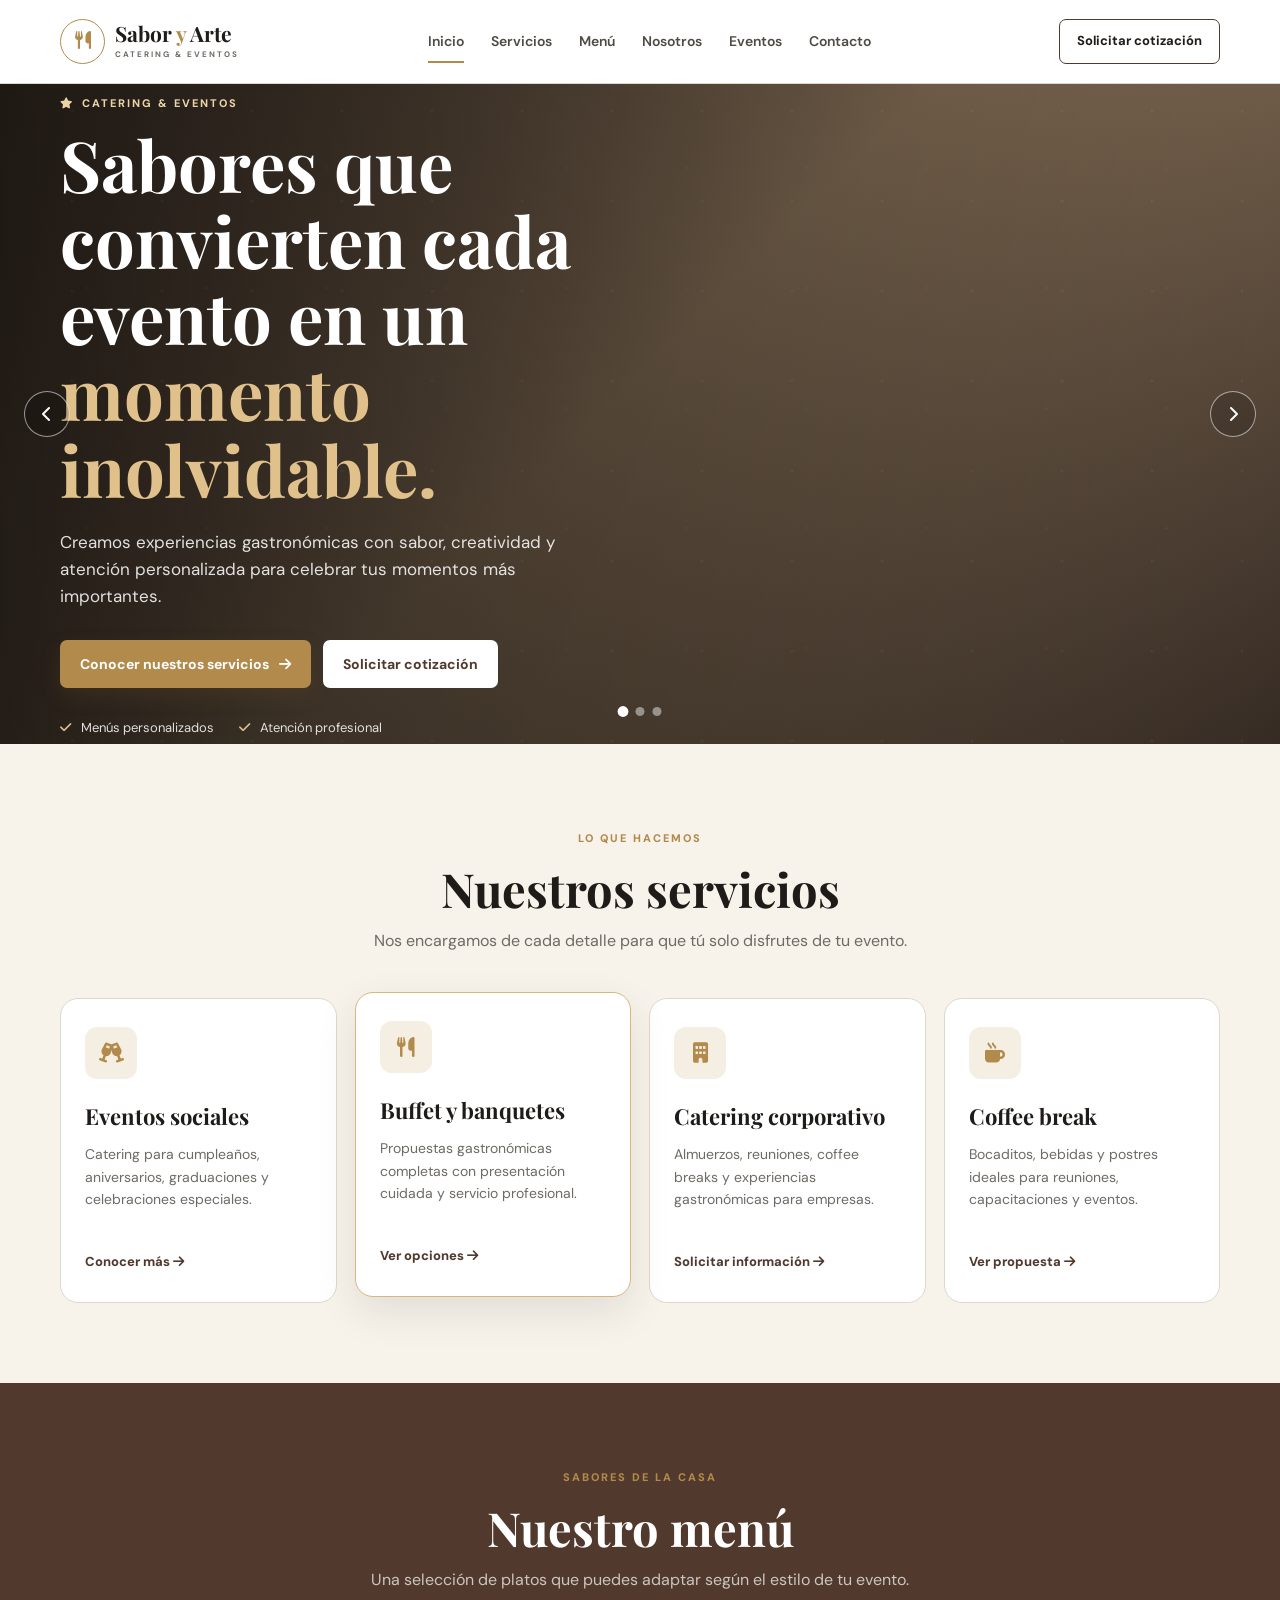
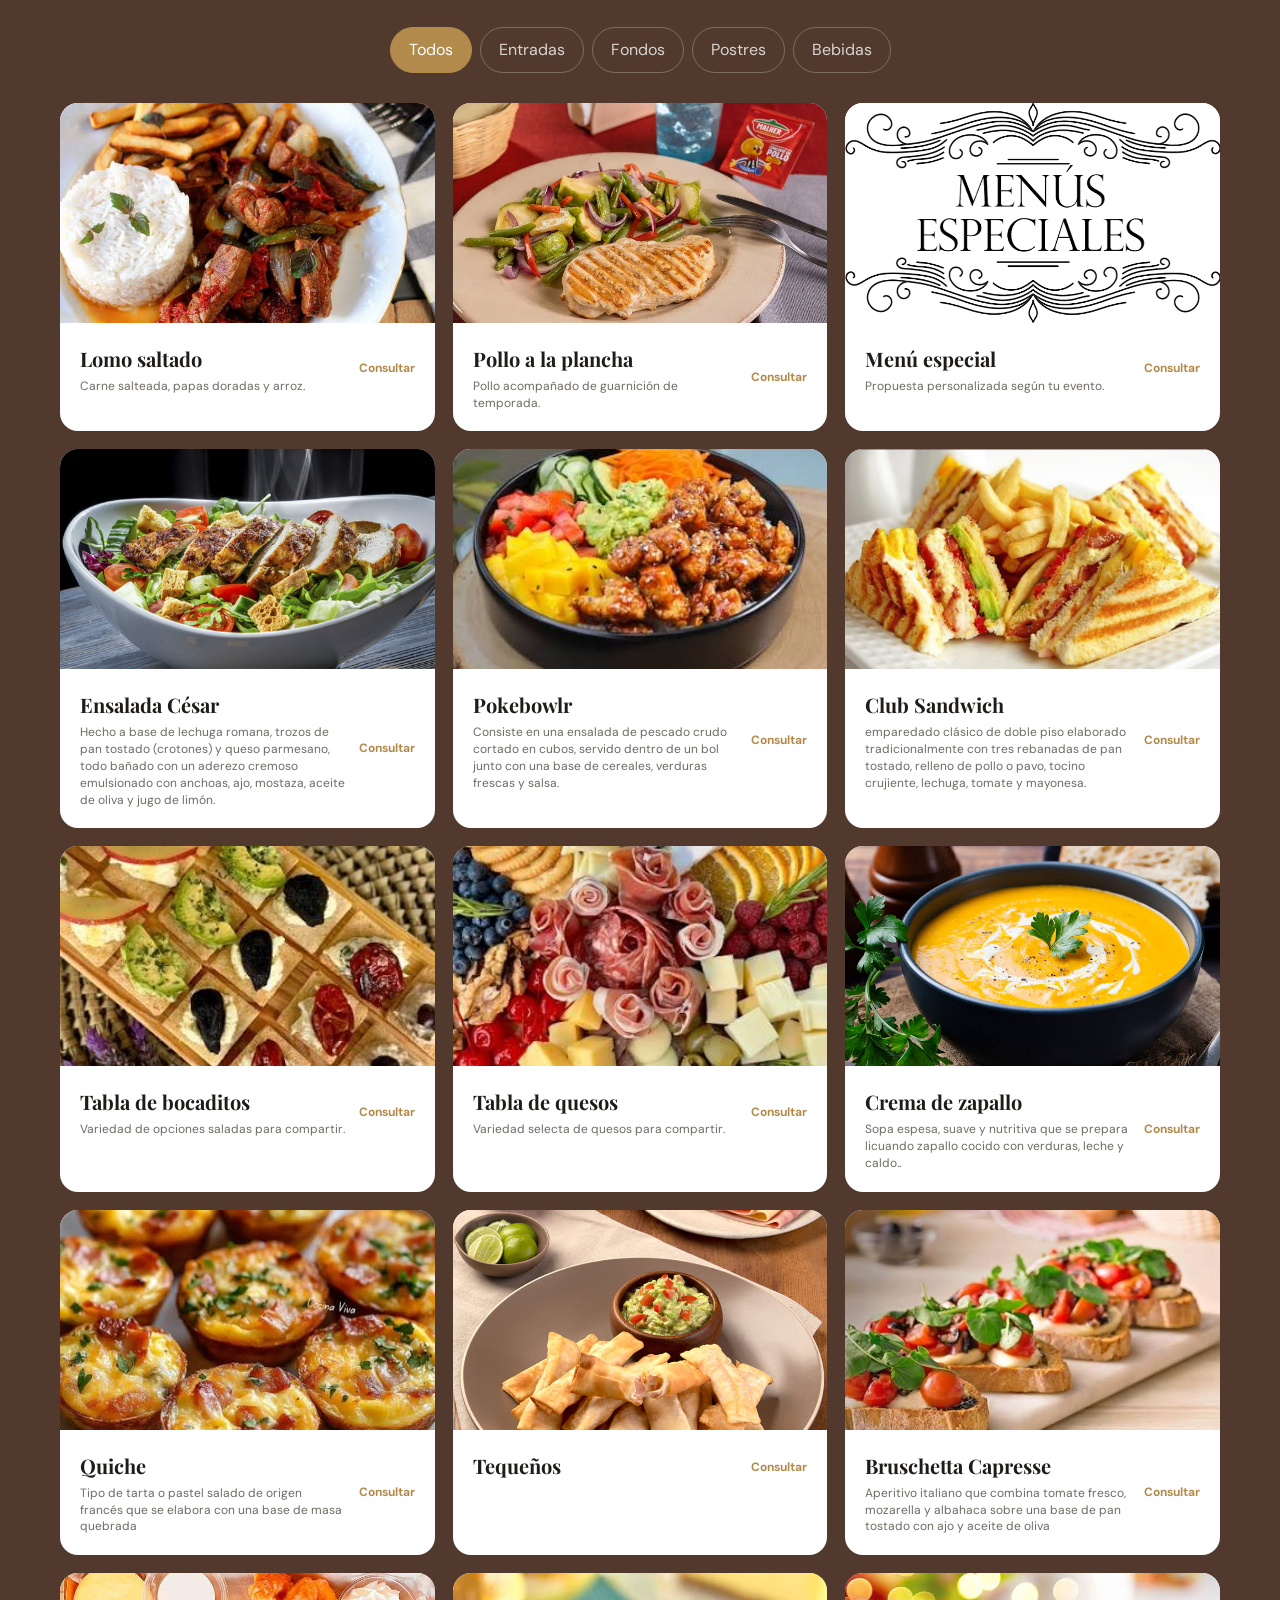
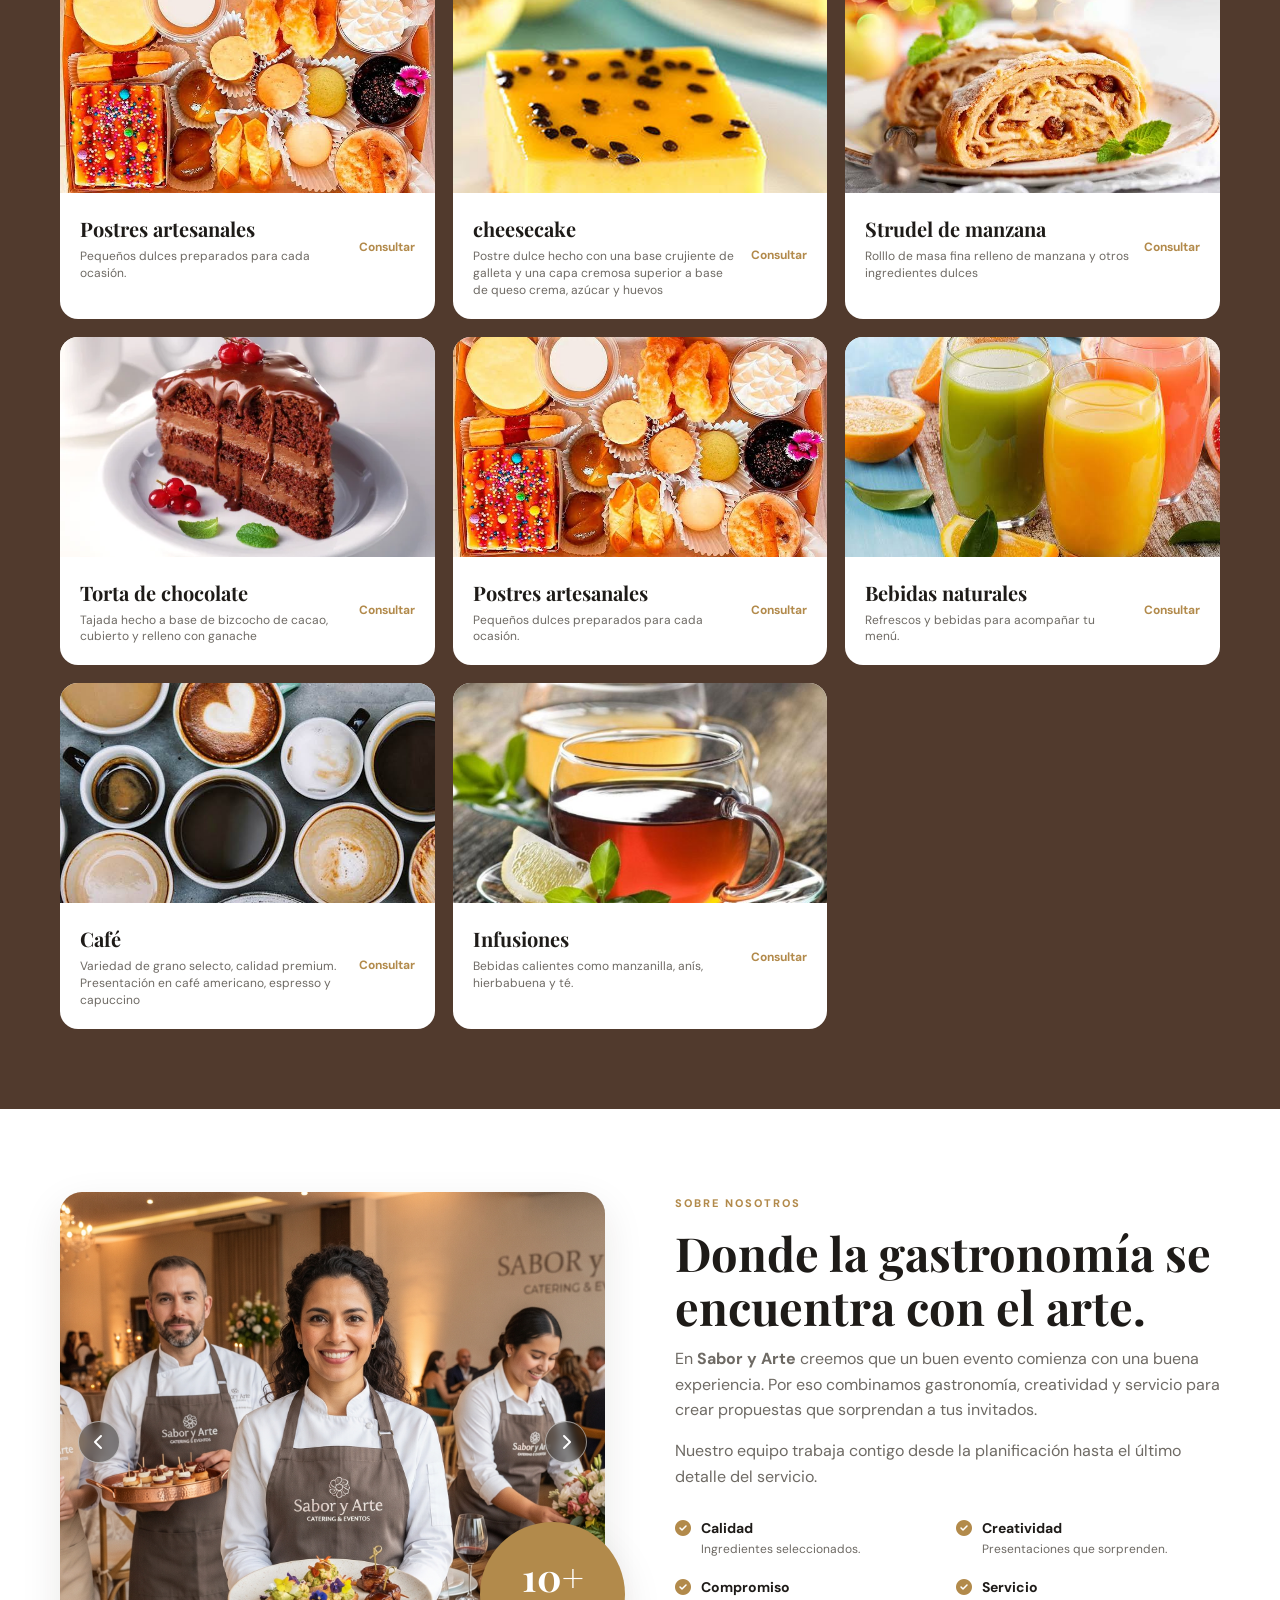
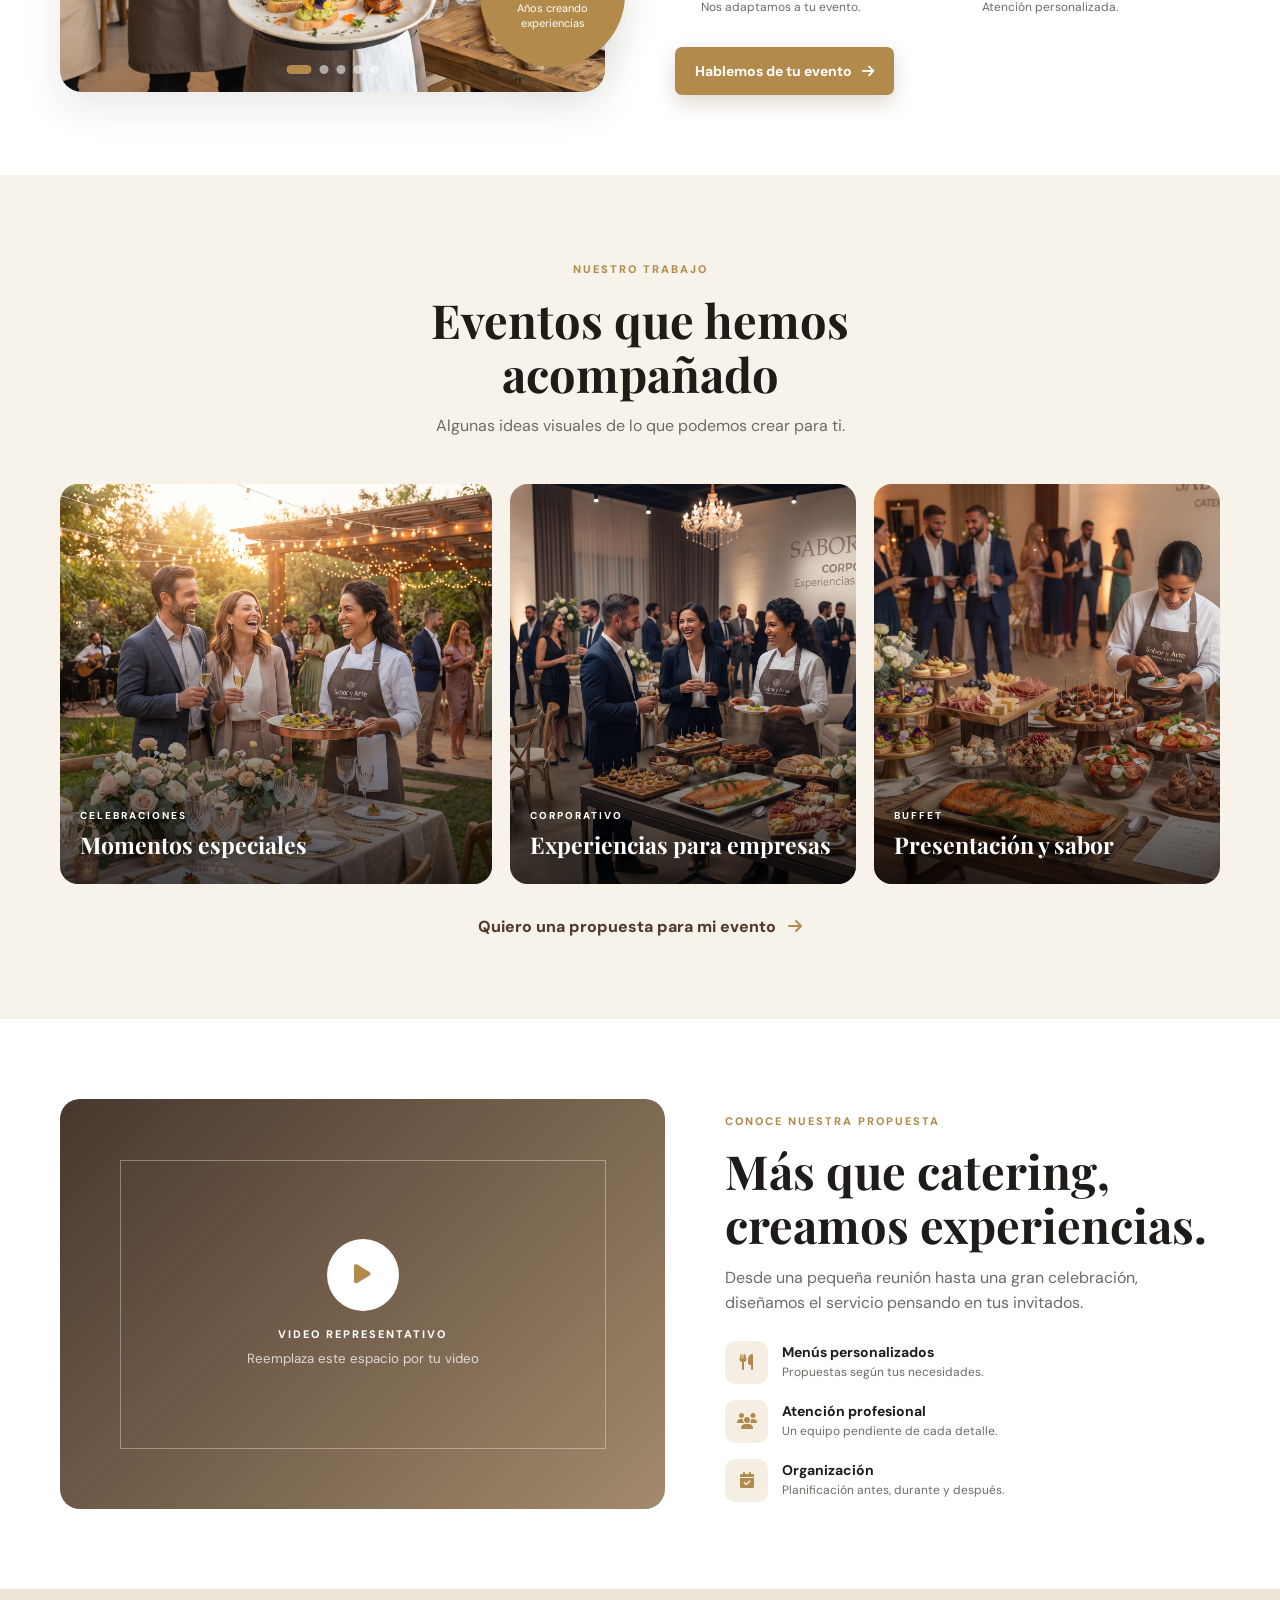
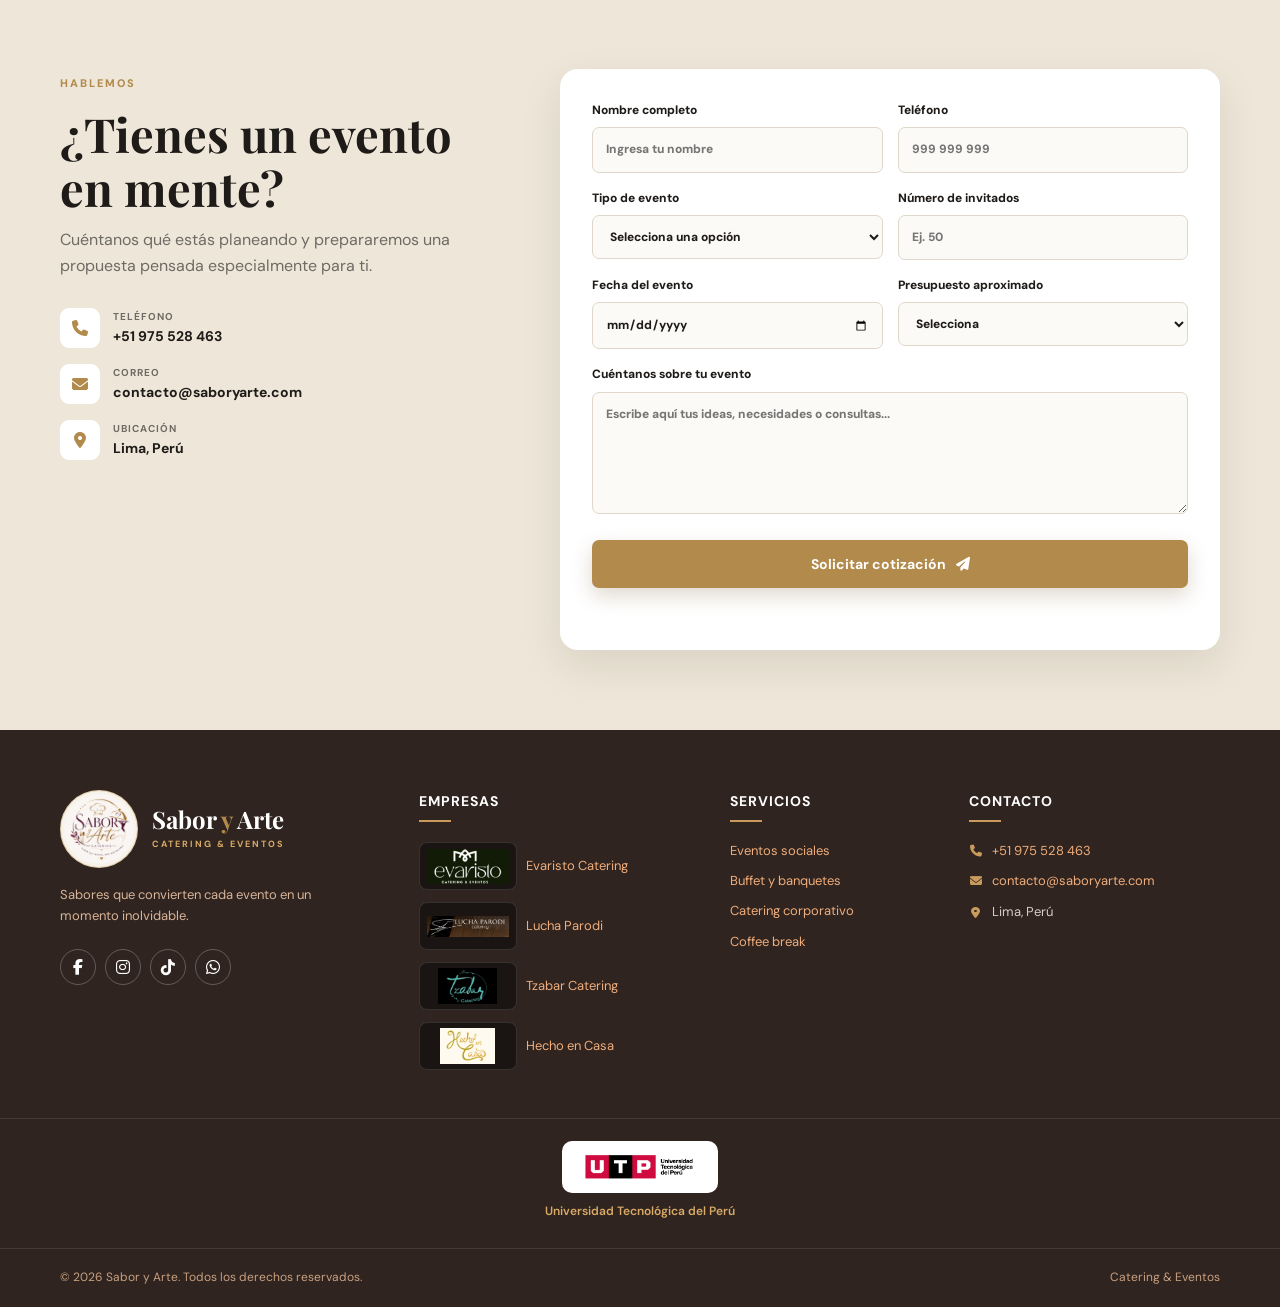
==== commit 4caee853: "cambios footer." ====
--- a/index.html
+++ b/index.html
@@ -760,13 +760,13 @@
 
     <!-- MARCA Y REDES SOCIALES -->
     <div class="footer-brand">
-<a href="#inicio" class="logo footer-logo">
-  <img src="imagenes/sabor y arte.png" alt="Sabor y Arte">
-  <span>
-    <strong>Sabor <em>y</em> Arte</strong>
-    <small>CATERING & EVENTOS</small>
-  </span>
-</a>
+      <a href="#inicio" class="logo footer-logo">
+        <img src="imagenes/sabor%20y%20arte.png" alt="Sabor y Arte">
+        <span>
+          <strong>Sabor <em>y</em> Arte</strong>
+          <small>CATERING & EVENTOS</small>
+        </span>
+      </a>
     
 
       <p>
@@ -830,7 +830,7 @@
          rel="noopener noreferrer"
          class="empresa-link">
 
-        <img src="imagenes/Lucha Parodi.jpeg"
+        <img src="imagenes/Lucha%20Parodi.jpeg"
              alt="Lucha Parodi">
 
         <span>Lucha Parodi</span>
@@ -856,7 +856,7 @@
          rel="noopener noreferrer"
          class="empresa-link">
 
-        <img src="imagenes/Hecho en casa.jpeg"
+        <img src="imagenes/Hecho%20en%20casa.jpeg"
              alt="Hecho en Casa">
 
         <span>Hecho en Casa</span>
--- a/estilos.css
+++ b/estilos.css
@@ -1350,7 +1350,7 @@
 
 .footer {
     margin-top: 0;
-    padding-top: 55px;
+    padding-top: 60px;
 
     background: var(--brown-dark);
     color: #f1c18e;
@@ -1370,16 +1370,16 @@
     display: grid;
 
     grid-template-columns:
-        1.5fr
-        1fr
-        1fr
-        1.2fr;
+        minmax(240px, 1.35fr)
+        minmax(200px, 1.15fr)
+        minmax(140px, .85fr)
+        minmax(180px, 1.05fr);
 
     align-items: start;
 
-    gap: 45px;
-
-    padding-bottom: 40px;
+    gap: 40px 36px;
+
+    padding-bottom: 36px;
 }
 
 
@@ -1397,24 +1397,32 @@
     display: inline-flex;
     align-items: center;
 
-    gap: 12px;
+    gap: 14px;
     margin-bottom: 16px;
 
     color: var(--white);
 }
 
-.footer-logo .logo-icon {
-    width: 48px;
-    height: 48px;
-
-    display: grid;
-    place-items: center;
-
-    border: 0;
+.footer-logo img {
+    width: 78px;
+    height: 78px;
+    flex: 0 0 78px;
+
+    display: block;
+
+    object-fit: contain;
+
+    border: 1px solid rgba(201, 154, 91, .45);
     border-radius: 50%;
 
-    background: #c99a5b;
-    color: var(--white);
+    background: #f7f3eb;
+    padding: 3px;
+}
+
+.footer-logo span {
+    display: flex;
+    flex-direction: column;
+    justify-content: center;
 }
 
 .footer-logo strong {
@@ -1422,6 +1430,8 @@
 
     font-family: "Playfair Display", serif;
     font-size: 24px;
+    line-height: 1.1;
+    white-space: nowrap;
 }
 
 .footer-logo em {
@@ -1432,7 +1442,7 @@
 .footer-logo small {
     display: block;
 
-    margin-top: 3px;
+    margin-top: 5px;
 
     color: #d9aa68;
 
@@ -1441,14 +1451,14 @@
 }
 
 .footer-brand p {
-    max-width: 300px;
-
-    margin-bottom: 20px;
-
-    color: #d2936f;
+    max-width: 280px;
+
+    margin-bottom: 22px;
+
+    color: #d8b49a;
 
     font-size: 13px;
-    line-height: 1.6;
+    line-height: 1.65;
 }
 
 
@@ -1458,6 +1468,7 @@
 
 .socials {
     display: flex;
+    flex-wrap: wrap;
     gap: 9px;
 }
 
@@ -1500,7 +1511,7 @@
 
     color: var(--white);
 
-    font-size: 15px;
+    font-size: 14px;
     font-weight: 700;
     letter-spacing: 1px;
 
@@ -1528,134 +1539,65 @@
 .empresa-link {
     width: 100%;
 
-    display: flex !important;
-    flex-direction: row !important;
-
-    align-items: center !important;
-
-    gap: 12px !important;
-
-    margin-bottom: 12px !important;
-
-    color: #f0ad7b !important;
+    display: flex;
+    align-items: center;
+
+    gap: 12px;
+
+    margin-bottom: 14px;
+
+    color: #f0ad7b;
 }
 
 .empresa-link img {
-    width: 40px !important;
-    height: 40px !important;
-
-    flex-shrink: 0;
+    width: 98px;
+    height: 48px;
+    flex: 0 0 98px;
+
+    display: block;
 
     object-fit: contain;
 
-    border: 1px solid rgba(255,255,255,.2);
-    border-radius: 7px;
-
-    background: var(--white);
-
-    padding: 5px;
+    border: 1px solid rgba(255,255,255,.12);
+    border-radius: 8px;
+
+    background: #1a1512;
+    padding: 5px 7px;
 
     transition: var(--transition);
 }
 
 .empresa-link:hover img {
-    transform: scale(1.08);
+    transform: translateY(-2px);
     border-color: var(--gold);
 }
 
 .empresa-link span {
     color: #f0ad7b;
 
-    font-size: 12px;
-}
-
-
-/* =========================================================
-   31. UTP - CENTRADO
-   ========================================================= */
-
-.utp {
-    width: 100%;
-
-    display: flex;
-
-    justify-content: center;
+    font-size: 13px;
+    line-height: 1.35;
+}
+
+
+/* =========================================================
+   31. ENLACES Y CONTACTO
+   ========================================================= */
+
+.footer-column > a {
+    display: flex;
     align-items: center;
 
-    margin: 10px auto 30px;
-
-    text-align: center;
-}
-
-.utp-link {
-    width: auto !important;
-
-    display: flex !important;
-    flex-direction: column !important;
-
-    align-items: center !important;
-    justify-content: center !important;
-
-    gap: 10px !important;
-
-    margin: 0 auto !important;
-
-    text-align: center;
-}
-
-.utp-link img {
-    width: 70px !important;
-    height: 70px !important;
-
-    display: block;
-
-    object-fit: contain;
-
-    padding: 8px;
-
-    border-radius: 10px;
-
-    background: var(--white);
-
-    border: 1px solid rgba(255,255,255,.2);
-
-    transition: var(--transition);
-}
-
-.utp-link:hover img {
-    transform: scale(1.08);
-    border-color: var(--gold);
-}
-
-.utp-link span {
-    display: block !important;
-
-    margin: 0 !important;
-
-    color: #d9aa68 !important;
-
-    font-size: 12px;
-    font-weight: 600;
-
-    text-align: center;
-}
-
-
-/* =========================================================
-   32. ENLACES DEL FOOTER
-   ========================================================= */
-
-.footer-column > a {
-    display: flex;
-    align-items: center;
-
     gap: 9px;
 
-    margin-bottom: 11px;
-
-    color: #ffa26c;
+    margin-bottom: 12px;
+
+    color: #f0ad7b;
 
     font-size: 13px;
+    line-height: 1.4;
+
+    word-break: break-word;
 
     transition: var(--transition);
 }
@@ -1665,41 +1607,91 @@
     transform: translateX(4px);
 }
 
-.footer-column > a i {
+.footer-column > a i,
+.footer-column .contact-location i {
+    width: 14px;
+
     color: #c99a5b;
     font-size: 12px;
-}
-
-
-/* =========================================================
-   33. CONTACTO DEL FOOTER
-   ========================================================= */
-
-.footer-column span {
+    text-align: center;
+}
+
+.footer-column .contact-location {
     display: flex;
     align-items: center;
 
     gap: 9px;
 
-    margin-bottom: 12px;
-
     color: #d8ccc5;
 
     font-size: 13px;
 }
 
-.footer-column span i {
-    color: #c99a5b;
-    font-size: 13px;
-}
-
-
-/* =========================================================
-   34. FOOTER INFERIOR
+
+/* =========================================================
+   32. UTP
+   ========================================================= */
+
+.utp {
+    display: flex;
+    justify-content: center;
+    align-items: center;
+
+    padding: 22px 20px 28px;
+
+    border-top: 1px solid rgba(255,255,255,.1);
+}
+
+.utp-link {
+    display: flex;
+    flex-direction: column;
+    align-items: center;
+
+    gap: 10px;
+
+    text-align: center;
+
+    transition: var(--transition);
+}
+
+.utp-link img {
+    width: auto;
+    height: 52px;
+    max-width: min(280px, 82vw);
+
+    display: block;
+
+    object-fit: contain;
+
+    border: 1px solid rgba(255,255,255,.12);
+    border-radius: 10px;
+
+    background: #fff;
+    padding: 8px 14px;
+
+    transition: var(--transition);
+}
+
+.utp-link:hover img {
+    transform: translateY(-2px);
+    border-color: var(--gold);
+}
+
+.utp-link span {
+    color: #d9aa68;
+
+    font-size: 12px;
+    font-weight: 600;
+    line-height: 1.4;
+}
+
+
+/* =========================================================
+   33. FOOTER INFERIOR
    ========================================================= */
 
 .footer-bottom {
-    border-top: 1px solid rgba(255,255,255,.12);
+    border-top: 1px solid rgba(255,255,255,.1);
 }
 
 .footer-bottom .container {
@@ -1713,8 +1705,8 @@
 }
 
 .footer-bottom span {
-    color: #f39154;
-    font-size: 11px;
+    color: #c9a080;
+    font-size: 12px;
 }
 
 
@@ -1837,12 +1829,16 @@
     }
 
     .footer-grid {
-        grid-template-columns: repeat(2, 1fr);
-        gap: 35px;
+        grid-template-columns: repeat(2, minmax(0, 1fr));
+        gap: 36px 32px;
     }
 
     .footer-brand {
         grid-column: 1 / -1;
+    }
+
+    .footer-brand p {
+        max-width: 420px;
     }
 }
 
@@ -2085,460 +2081,75 @@
         height: 320px;
     }
 
-/* =========================================================
-   FOOTER
-   ========================================================= */
-
-.footer {
-  margin-top: 0;
-  padding-top: 55px;
-  background: var(--brown-dark);
-  color: #f1c18e;
-}
-
-.footer .container {
-  width: min(var(--container), calc(100% - 40px));
-  margin-inline: auto;
-}
-
-
-/* =========================================================
-   GRID PRINCIPAL DEL FOOTER
-   ========================================================= */
-
-.footer-grid {
-  display: grid;
-  grid-template-columns: 1.5fr 1fr 1fr 1.2fr;
-  align-items: start;
-  gap: 45px;
-  padding-bottom: 35px;
-}
-
-
-/* =========================================================
-   MARCA Sabor y Arte
-   ========================================================= */
-
-.footer-brand {
-  display: flex;
-  flex-direction: column;
-  align-items: flex-start;
-}
-
-.footer-logo {
-  display: flex;
-  align-items: center;
-  gap: 8px;
-  width: fit-content;
-  margin-bottom: 8px;
-  color: var(--white);
-}
-
-/* LOGO REAL DE LA EMPRESA */
-.footer-logo img {
-  width: 40px;
-  height: 40px;
-  flex: 0 0 40px;
-  display: block;
-  object-fit: contain;
-  border-radius: 50%;
-  background: white;
-  padding: 2px;
-}
-
-/* TEXTO DEL LOGO */
-.footer-logo span {
-  display: flex;
-  flex-direction: column;
-  justify-content: center;
-}
-
-.footer-logo strong {
-  display: block;
-  margin: 0;
-  font-family: "Playfair Display", serif;
-  font-size: 23px;
-  line-height: 1.1;
-  white-space: nowrap;
-}
-
-.footer-logo em {
-  color: #d9aa68;
-  font-style: normal;
-}
-
-.footer-logo small {
-  display: block;
-  margin-top: 4px;
-  color: #d9aa68;
-  font-size: 8px;
-  line-height: 1;
-  letter-spacing: 2px;
-}
-
-
-/* DESCRIPCIÓN */
-.footer-brand p {
-  max-width: 300px;
-  margin-bottom: 20px;
-  color: #d2936f;
-  font-size: 13px;
-  line-height: 1.6;
-}
-
-
-/* =========================================================
-   REDES SOCIALES
-   ========================================================= */
-
-.socials {
-  display: flex;
-  align-items: center;
-  gap: 9px;
-}
-
-.socials a {
-  width: 36px;
-  height: 36px;
-  display: grid;
-  place-items: center;
-  border: 1px solid rgba(255,255,255,.25);
-  border-radius: 50%;
-  color: var(--white);
-  transition: var(--transition);
-}
-
-.socials a:hover {
-  background: #c99a5b;
-  border-color: #c99a5b;
-  transform: translateY(-3px);
-}
-
-
-/* =========================================================
-   COLUMNAS
-   ========================================================= */
-
-.footer-column {
-  display: flex;
-  flex-direction: column;
-  align-items: flex-start;
-}
-
-.footer-column h3 {
-  margin-bottom: 20px;
-  color: var(--white);
-  font-size: 15px;
-  font-weight: 700;
-  letter-spacing: 1px;
-  text-transform: uppercase;
-}
-
-.footer-column h3::after {
-  content: "";
-  display: block;
-  width: 32px;
-  height: 2px;
-  margin-top: 8px;
-  background: #c99a5b;
-}
-
-
-/* =========================================================
-   EMPRESAS
-   ========================================================= */
-
-.empresa-link {
-  width: 100%;
-  display: flex !important;
-  flex-direction: row !important;
-  align-items: center !important;
-  gap: 12px !important;
-  margin-bottom: 12px !important;
-  color: #f0ad7b !important;
-}
-
-.empresa-link img {
-  width: 40px !important;
-  height: 40px !important;
-  flex: 0 0 40px;
-  display: block;
-  object-fit: contain;
-  border: 1px solid rgba(255,255,255,.2);
-  border-radius: 7px;
-  background: var(--white);
-  padding: 5px;
-  transition: var(--transition);
-}
-
-.empresa-link:hover img {
-  transform: scale(1.08);
-  border-color: var(--gold);
-}
-
-.empresa-link span {
-  color: #f0ad7b;
-  font-size: 12px;
-}
-
-
-/* =========================================================
-   ENLACES DEL FOOTER
-   ========================================================= */
-
-.footer-column > a {
-  display: flex;
-  align-items: center;
-  gap: 9px;
-  margin-bottom: 11px;
-  color: #ffa26c;
-  font-size: 13px;
-  transition: var(--transition);
-}
-
-.footer-column > a:hover {
-  color: var(--gold-light);
-  transform: translateX(4px);
-}
-
-.footer-column > a i {
-  color: #c99a5b;
-  font-size: 12px;
-}
-
-
-/* =========================================================
-   CONTACTO
-   ========================================================= */
-
-.footer-column .contact-location {
-  display: flex;
-  align-items: center;
-  gap: 9px;
-  margin-bottom: 12px;
-  color: #d8ccc5;
-  font-size: 13px;
-}
-
-.footer-column .contact-location i {
-  color: #c99a5b;
-  font-size: 13px;
-}
-
-
-/* =========================================================
-   UTP - CENTRADO
-   ========================================================= */
-
-.utp {
-  width: 100%;
-  display: flex;
-  justify-content: center;
-  align-items: center;
-  margin: 0 auto;
-  padding: 20px 0 30px;
-  text-align: center;
-}
-
-.utp-link {
-  display: flex;
-  flex-direction: column;
-  align-items: center;
-  justify-content: center;
-  gap: 9px;
-  width: fit-content;
-  text-align: center;
-  transition: var(--transition);
-}
-
-/* LOGO UTP */
-.utp-link img {
-  width: 65px;
-  height: 65px;
-  display: block;
-  object-fit: contain;
-  border-radius: 10px;
-  background: var(--white);
-  padding: 6px;
-  border: 1px solid rgba(255,255,255,.2);
-  transition: var(--transition);
-}
-
-.utp-link:hover img {
-  transform: translateY(-3px);
-  border-color: var(--gold);
-}
-
-/* TEXTO UTP */
-.utp-link span {
-  display: block;
-  margin: 0;
-  color: #d9aa68;
-  font-size: 12px;
-  font-weight: 600;
-  line-height: 1.4;
-  text-align: center;
-}
-
-
-/* =========================================================
-   FOOTER INFERIOR
-   ========================================================= */
-
-.footer-bottom {
-  border-top: 1px solid rgba(255,255,255,.12);
-}
-
-.footer-bottom .container {
-  min-height: 58px;
-  display: flex;
-  align-items: center;
-  justify-content: space-between;
-  gap: 20px;
-}
-
-.footer-bottom span {
-  color: #f39154;
-  font-size: 11px;
-}
-
-
-/* =========================================================
-   RESPONSIVE DEL FOOTER
-   ========================================================= */
-
-@media (max-width: 1050px) {
-
-  .footer-grid {
-    grid-template-columns: repeat(2, 1fr);
-    gap: 35px;
-  }
-
-  .footer-brand {
-    grid-column: 1 / -1;
-  }
-}
-
-
-@media (max-width: 560px) {
-
-  .footer {
-    padding-top: 45px;
-  }
-
-  .footer-grid {
-    grid-template-columns: 1fr;
-    gap: 30px;
-  }
-
-  .footer-brand {
-    grid-column: auto;
-    align-items: center;
-    text-align: center;
-  }
-
-  .footer-logo {
-    justify-content: center;
-  }
-
-  .footer-logo img {
-    width: 55px;
-    height: 55px;
-    flex-basis: 55px;
-  }
-
-  .footer-logo strong {
-    font-size: 21px;
-  }
-
-  .footer-brand p {
-    max-width: 100%;
-  }
-
-  .socials {
-    justify-content: center;
-  }
-
-  .footer-column {
-    width: 100%;
-    align-items: center;
-    text-align: center;
-  }
-
-  .footer-column h3 {
-    margin-bottom: 16px;
-  }
-
-  .footer-column h3::after {
-    margin-inline: auto;
-  }
-
-  .footer-column > a {
-    justify-content: center;
-  }
-
-  .empresa-link {
-    width: fit-content;
-    justify-content: center !important;
-  }
-
-  .footer-column .contact-location {
-    justify-content: center;
-  }
-
-
-  /* UTP EN CELULAR */
-  .utp {
-    padding: 20px 0 25px;
-  }
-
-  .utp-link img {
-    width: 60px;
-    height: 60px;
-  }
-
-
-  /* FOOTER INFERIOR */
-  .footer-bottom .container {
-    min-height: auto;
-    flex-direction: column;
-    justify-content: center;
-    padding: 15px 0;
-    text-align: center;
-    gap: 5px;
-  }
-}
-
-
-@media (max-width: 400px) {
-
-  .footer-logo img {
-    width: 50px;
-    height: 50px;
-    flex-basis: 50px;
-  }
-
-  .footer-logo strong {
-    font-size: 19px;
-  }
-
-  .footer-logo small {
-    font-size: 7px;
-    letter-spacing: 1.5px;
-  }
-
-  .footer-brand p {
-    font-size: 12px;
-  }
-
-  .utp-link img {
-    width: 55px;
-    height: 55px;
-  }
-
-  .utp-link span {
-    font-size: 11px;
-  }
+
+    /* FOOTER */
+    .footer {
+        padding-top: 48px;
+    }
+
+    .footer-grid {
+        grid-template-columns: 1fr;
+        gap: 32px;
+        padding-bottom: 16px;
+    }
+
+    .footer-brand {
+        grid-column: auto;
+        align-items: center;
+        text-align: center;
+    }
+
+    .footer-logo {
+        justify-content: center;
+    }
+
+    .footer-logo img {
+        width: 72px;
+        height: 72px;
+        flex-basis: 72px;
+    }
+
+    .footer-brand p {
+        max-width: 100%;
+    }
+
+    .socials {
+        justify-content: center;
+    }
+
+    .footer-column {
+        width: 100%;
+        align-items: center;
+        text-align: center;
+    }
+
+    .footer-column h3::after {
+        margin-inline: auto;
+    }
+
+    .footer-column > a,
+    .footer-column .contact-location,
+    .empresa-link {
+        justify-content: center;
+    }
+
+    .empresa-link {
+        width: auto;
+        max-width: 100%;
+    }
+
+    .utp {
+        padding: 20px 12px 24px;
+    }
+
+    .footer-bottom .container {
+        min-height: auto;
+        flex-direction: column;
+        justify-content: center;
+        padding: 16px 0;
+        text-align: center;
+        gap: 6px;
+    }
 }
 
 /* =========================================================
@@ -2584,20 +2195,32 @@
         width: 20px;
     }
 
+    .footer-logo img {
+        width: 64px;
+        height: 64px;
+        flex-basis: 64px;
+    }
+
     .footer-logo strong {
-        font-size: 21px;
+        font-size: 20px;
     }
 
     .footer-brand p {
         font-size: 12px;
     }
 
+    .empresa-link img {
+        width: 88px;
+        height: 44px;
+        flex-basis: 88px;
+    }
+
     .utp-link img {
-        width: 60px !important;
-        height: 60px !important;
+        height: 44px;
+        max-width: min(240px, 88vw);
     }
 
     .utp-link span {
         font-size: 11px;
     }
-}+}
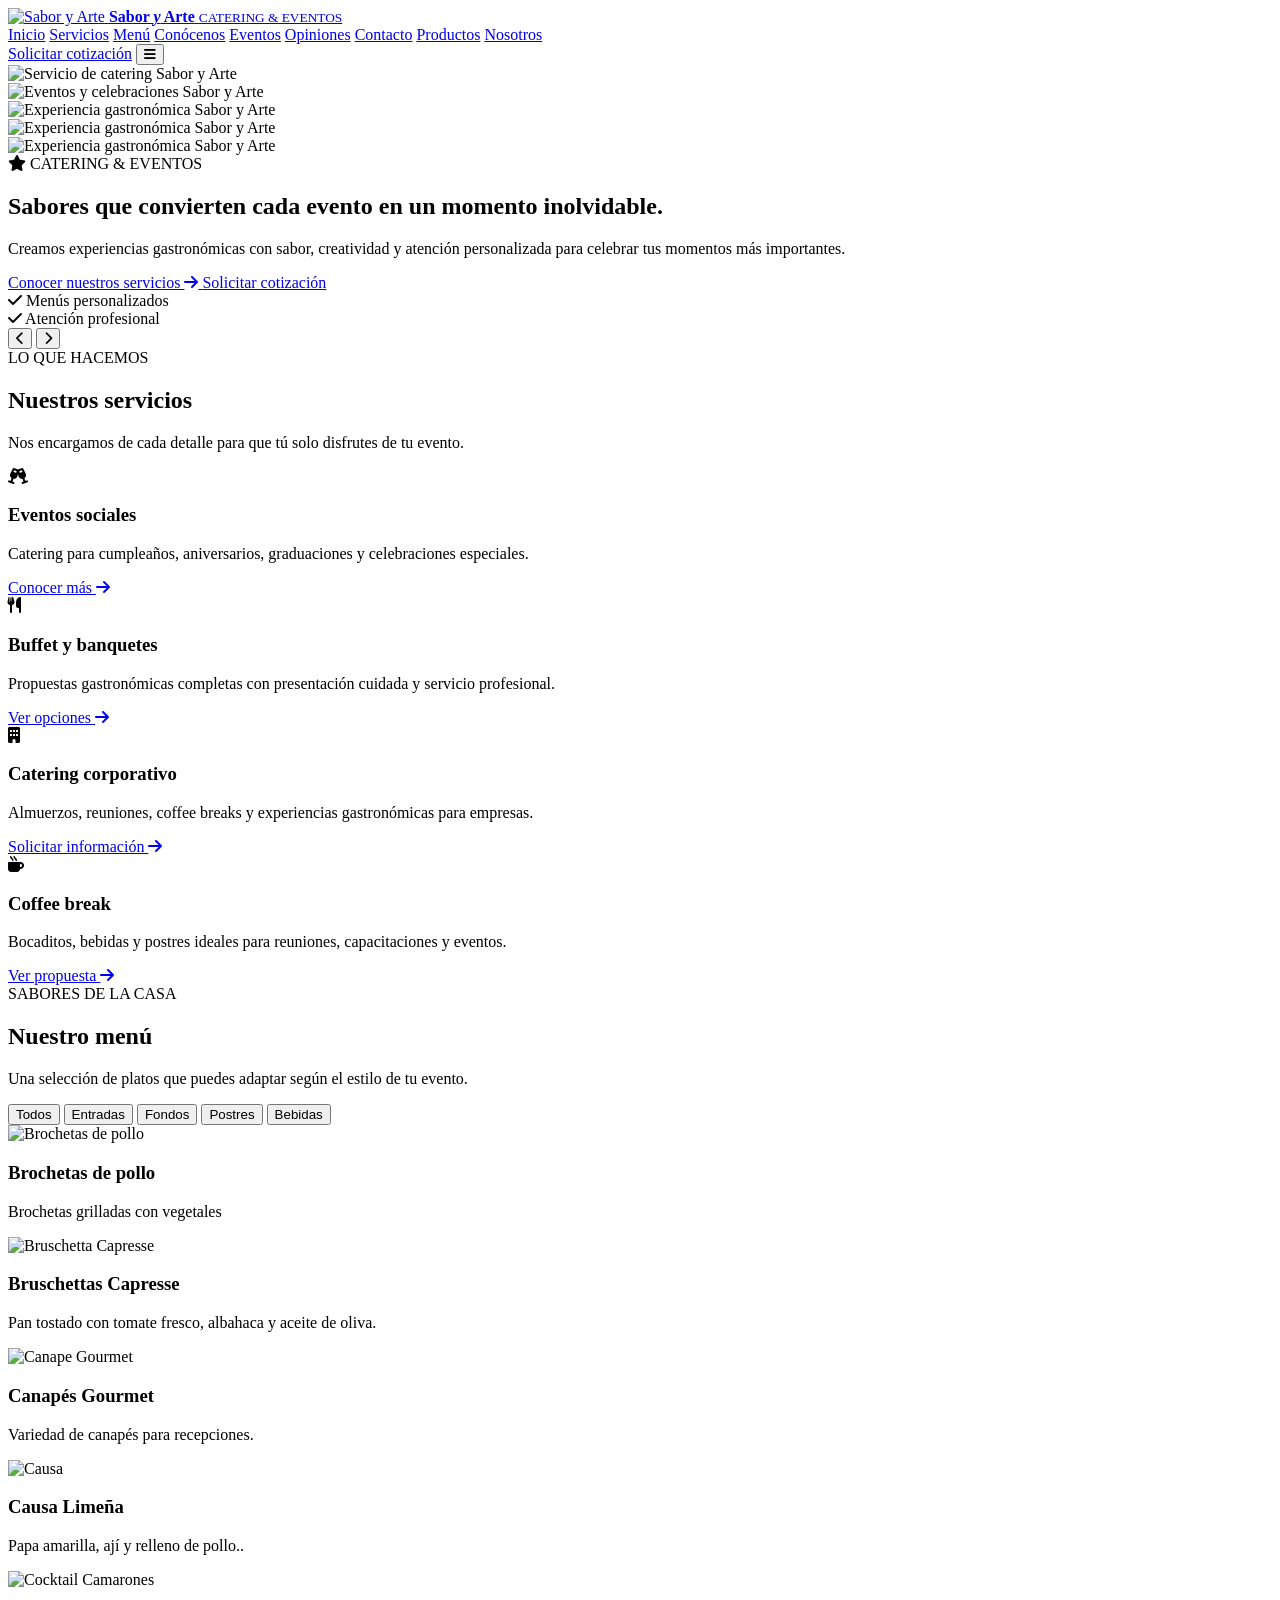
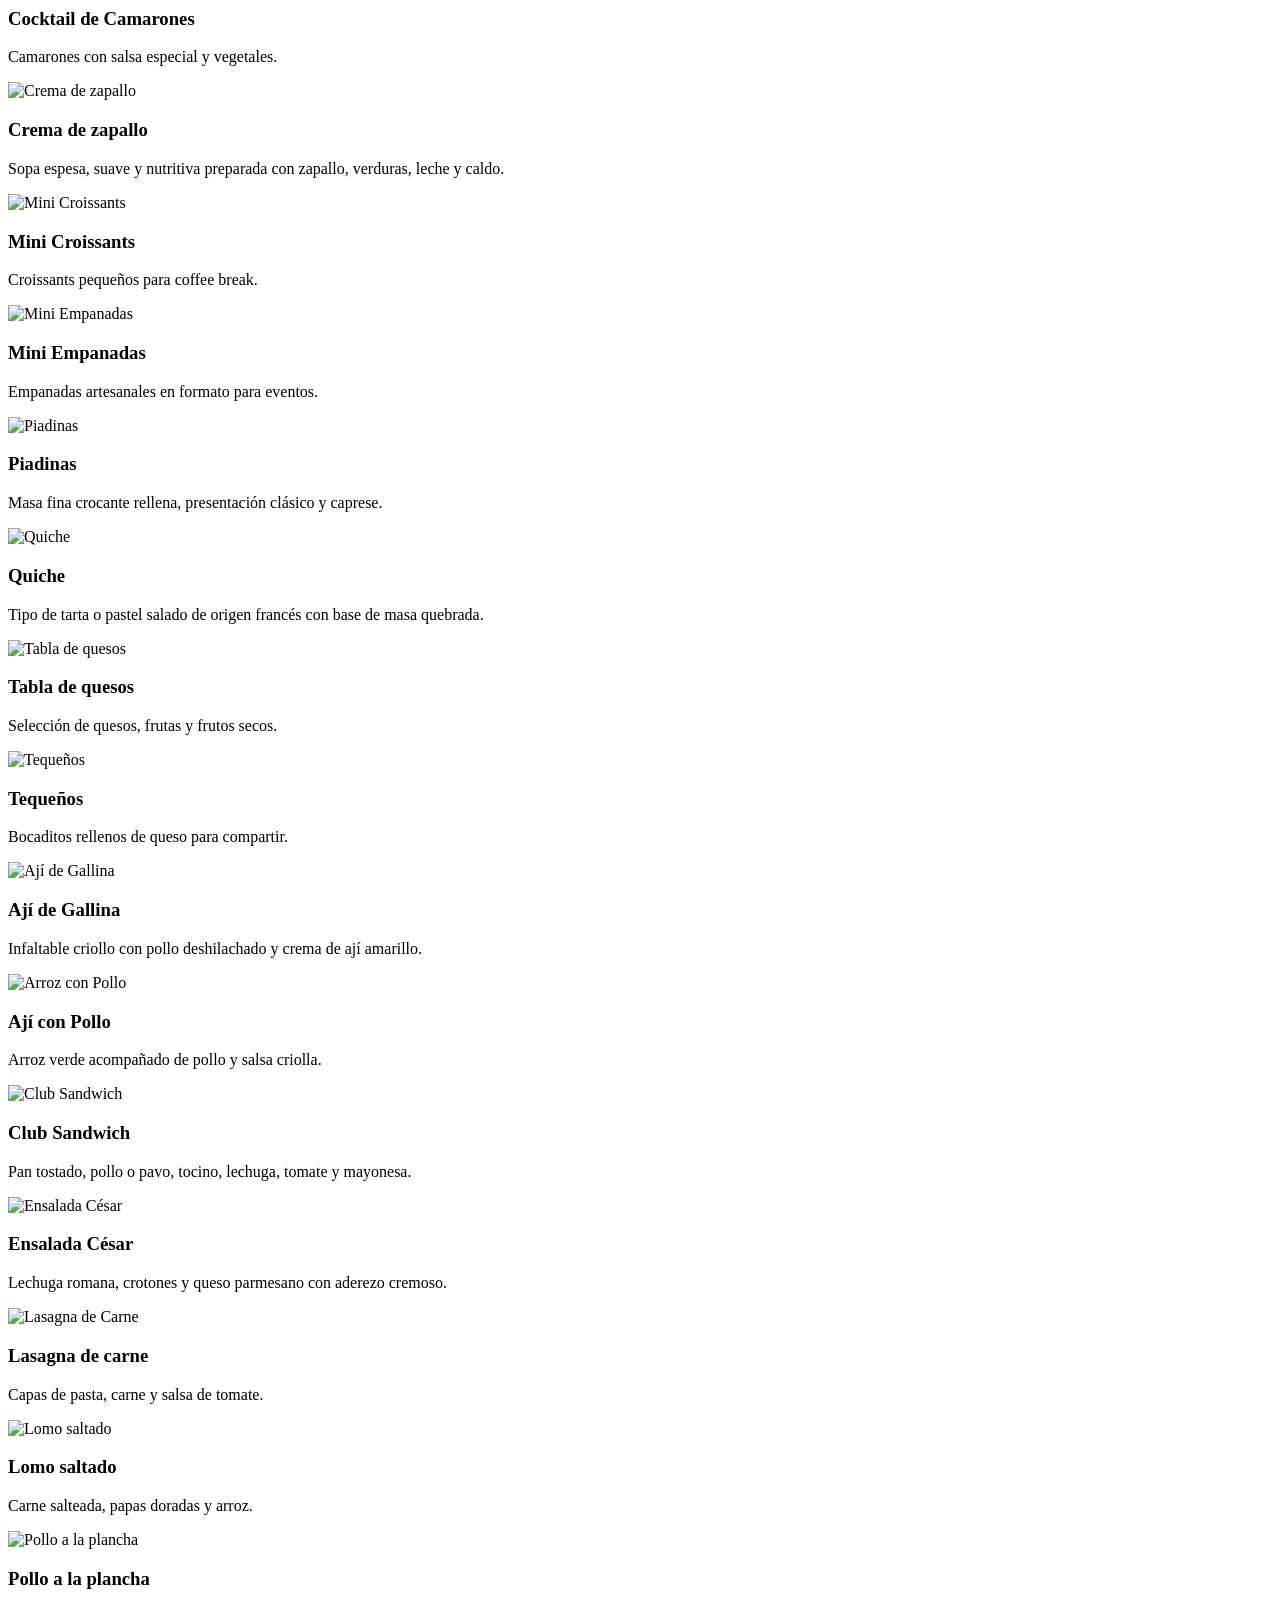
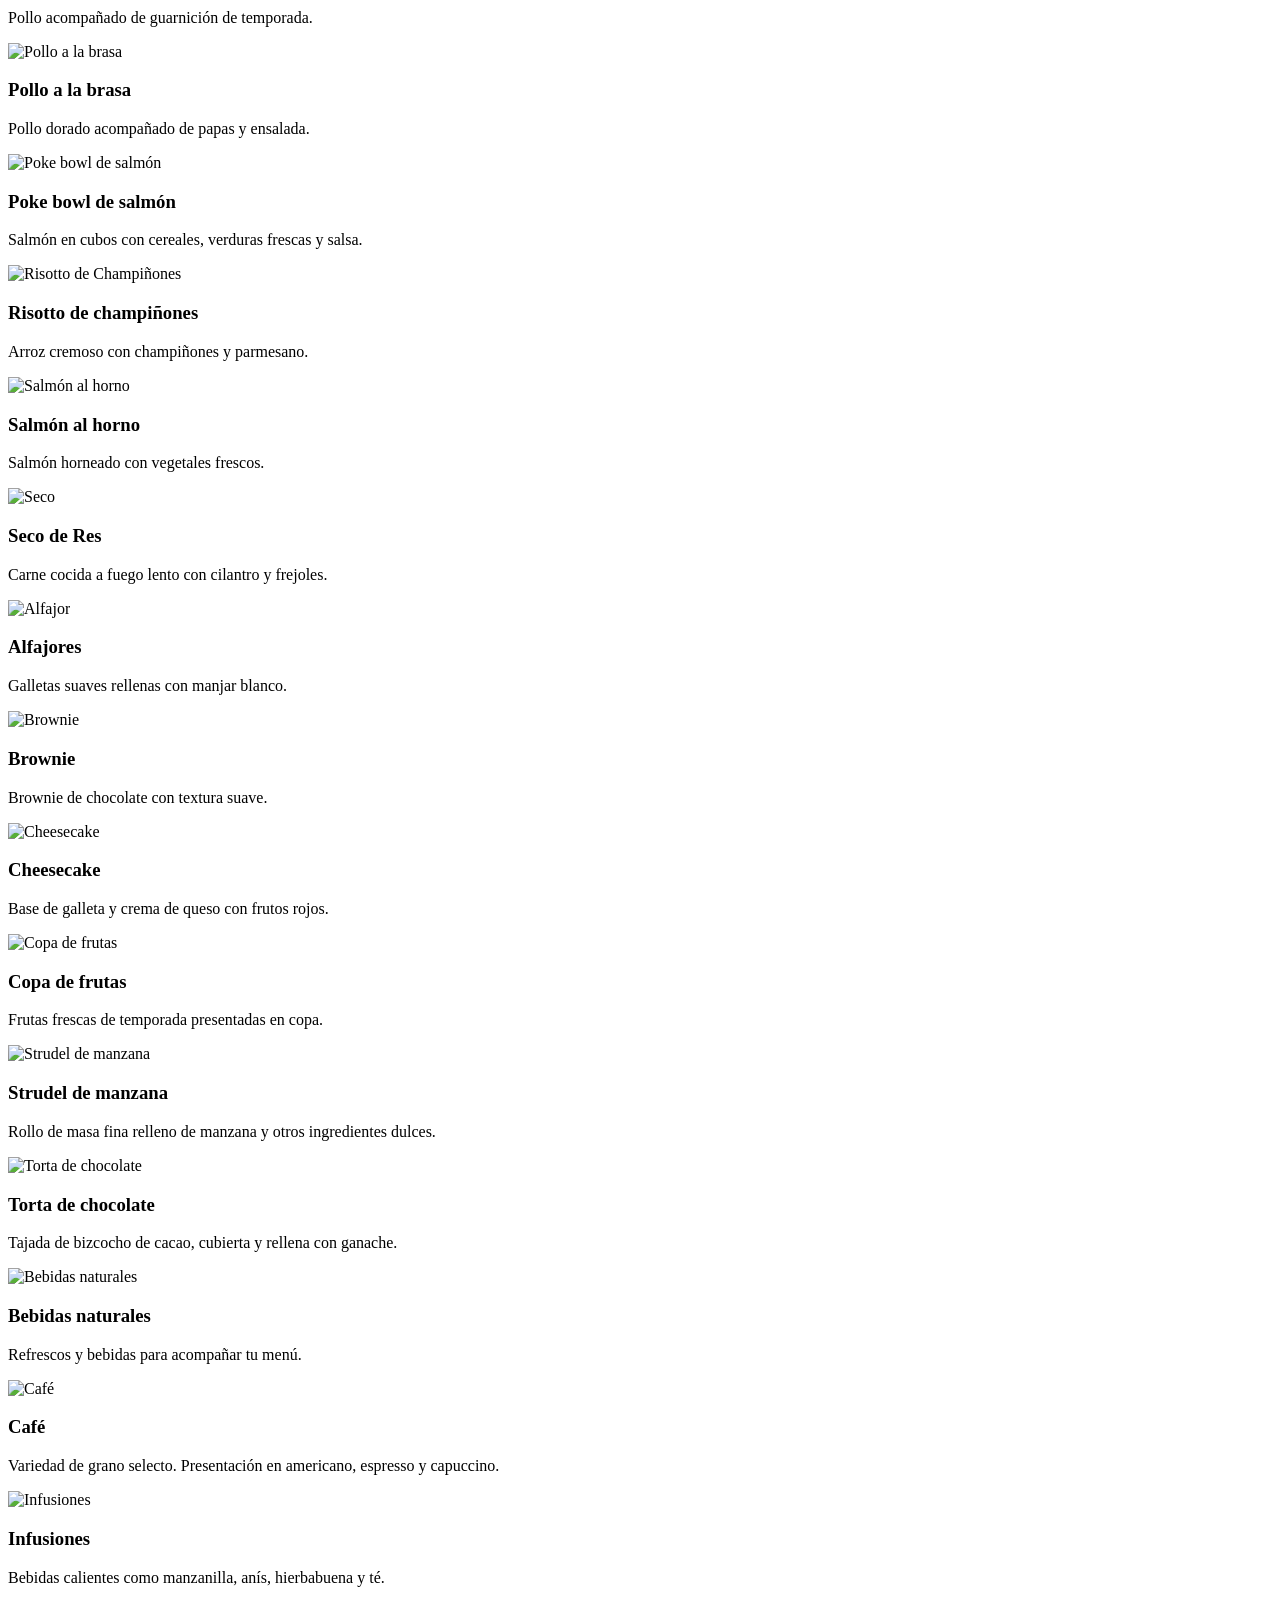
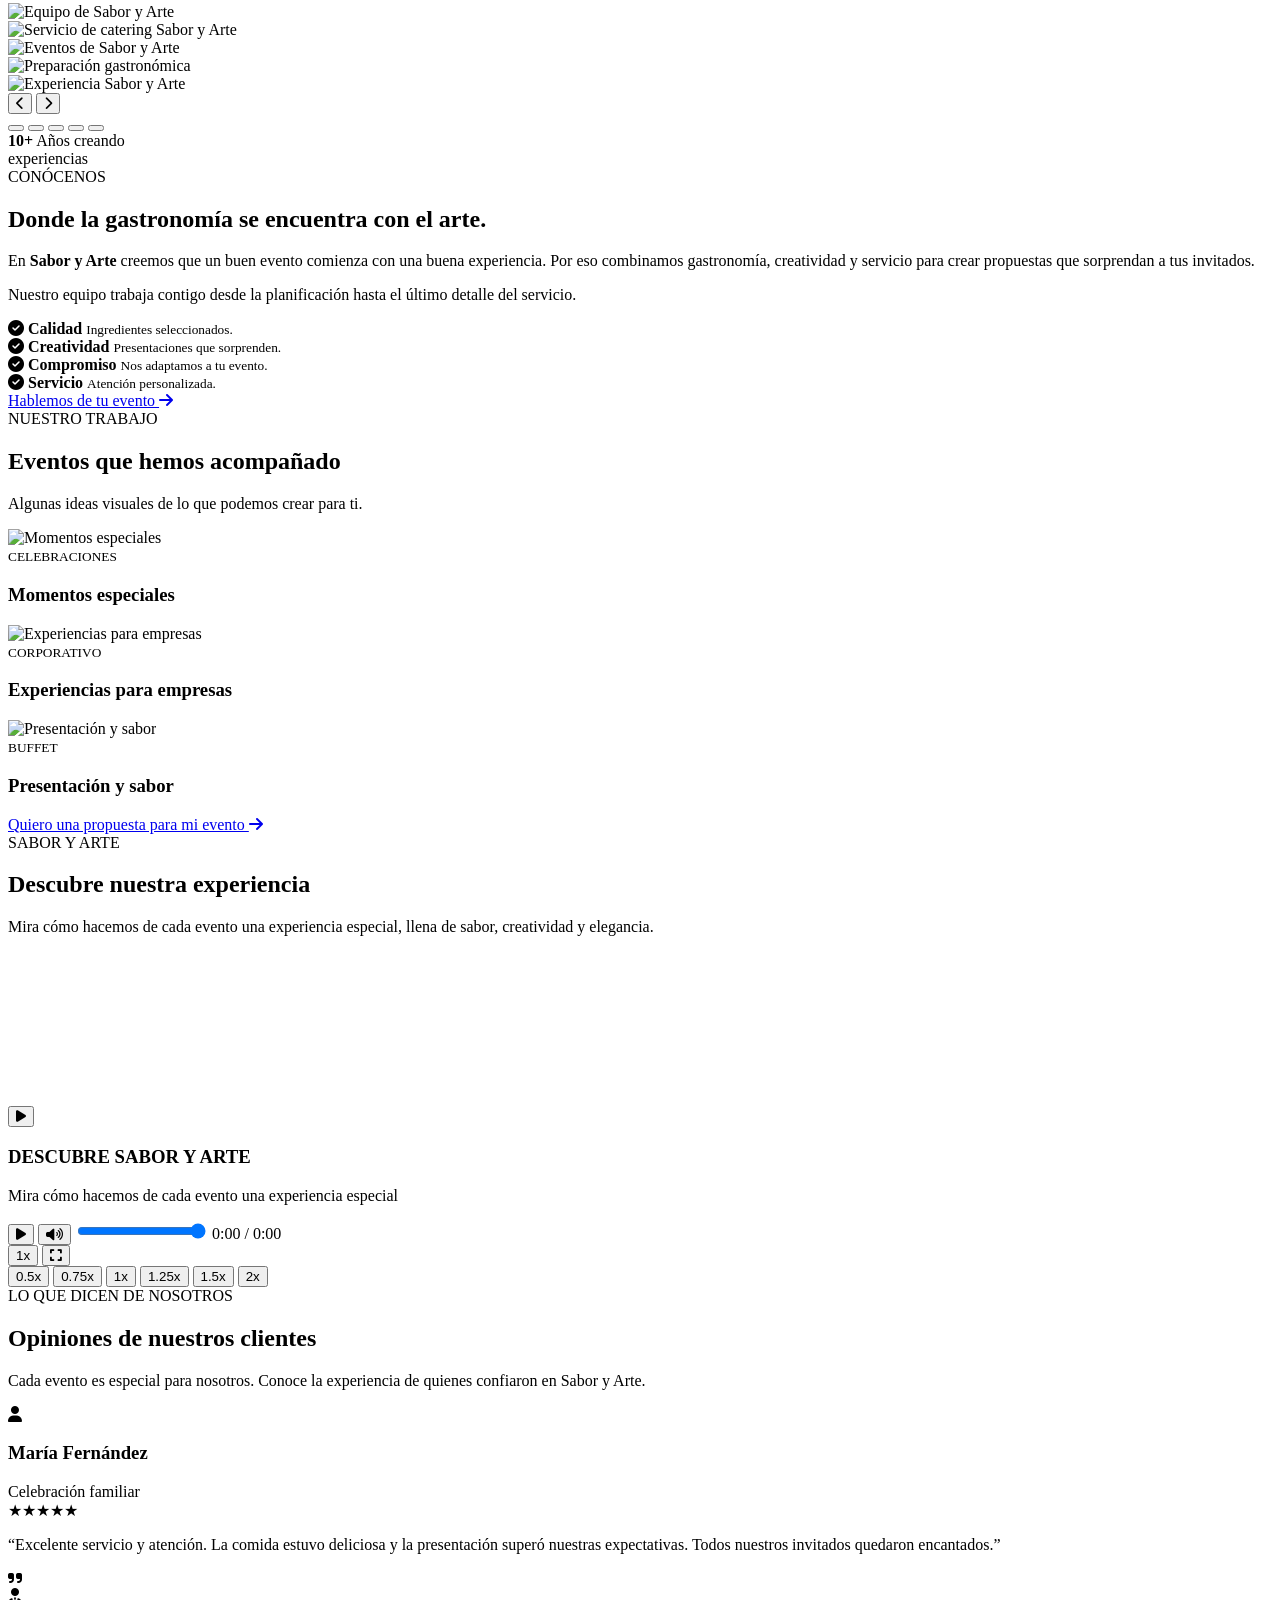
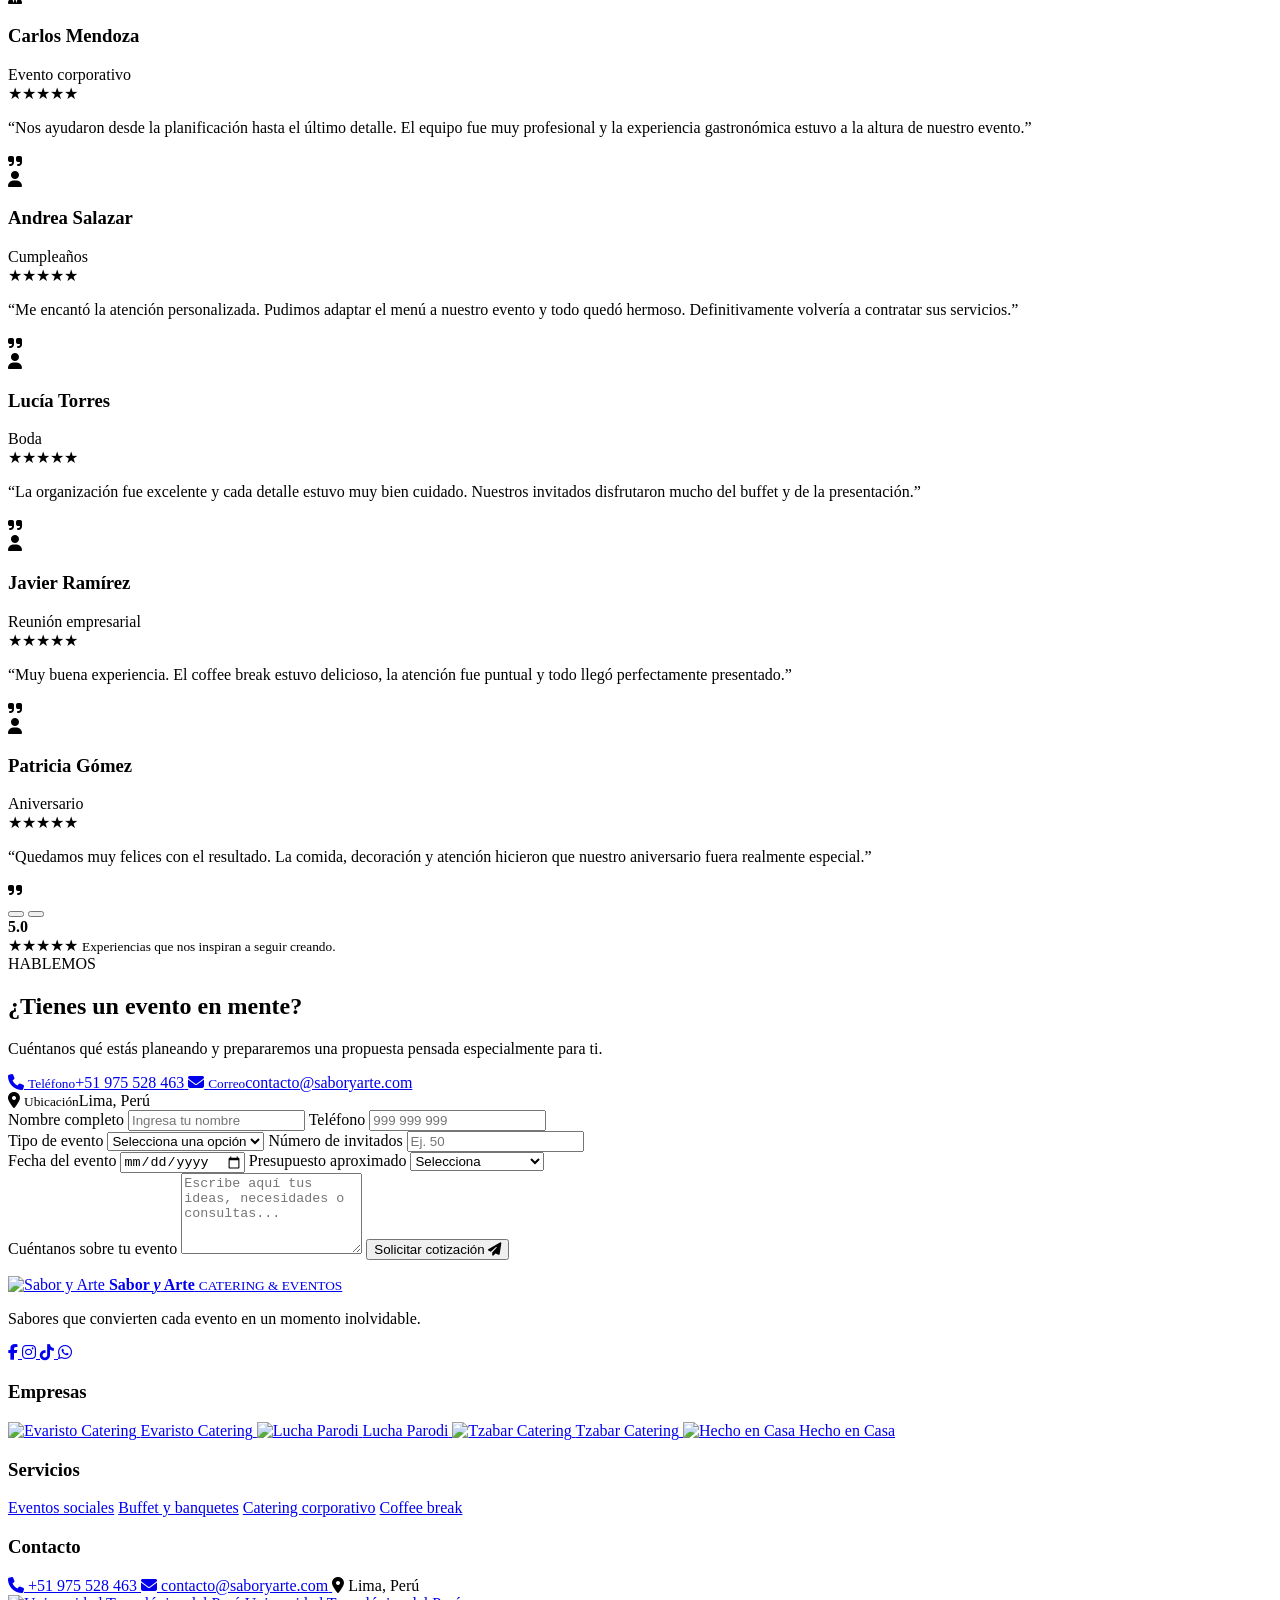
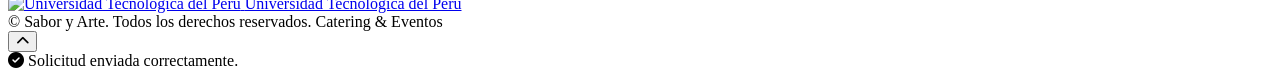
==== commit 33e8ce51: "Add files via upload" ====
--- a/index.html
+++ b/index.html
@@ -1,4 +1,4 @@
-<!DOCTYPE html>
+﻿<!DOCTYPE html>
 <html lang="es">
 <head>
   <meta charset="UTF-8">
@@ -6,81 +6,141 @@
   <meta name="description" content="Sabor y Arte - Catering y eventos. Creamos experiencias gastronómicas para momentos inolvidables.">
   <title>Sabor y Arte | Catering & Eventos</title>
 
-  <!-- Google Fonts -->
+  <link rel="icon" href="assets/icons/favicon.svg" type="image/svg+xml">
+  <link rel="icon" href="assets/icons/favicon.png" type="image/png" sizes="512x512">
+  <link rel="apple-touch-icon" href="assets/icons/favicon.png">
+
+  <!-- Fuentes e iconos -->
   <link rel="preconnect" href="https://fonts.googleapis.com">
   <link rel="preconnect" href="https://fonts.gstatic.com" crossorigin>
-  <link href="https://fonts.googleapis.com/css2?family=DM+Sans:wght@400;500;600;700&family=Playfair+Display:wght@500;600;700&display=swap" rel="stylesheet">
-
-  <!-- Iconos -->
+  <link href="https://fonts.googleapis.com/css2?family=DM+Sans:wght@400;500;600;700&family=Playfair+Display:ital,wght@0,400;0,500;0,600;0,700;1,500;1,600&display=swap" rel="stylesheet">
   <link rel="stylesheet" href="https://cdnjs.cloudflare.com/ajax/libs/font-awesome/6.5.2/css/all.min.css">
 
-  <link rel="stylesheet" href="estilos.css">
+  <!-- Estilos propios: primero el común, luego el de la página -->
+  <link rel="stylesheet" href="styles/comun.css">
+  <link rel="stylesheet" href="styles/estilos.css">
 </head>
 
-<body>
-  <!-- ================= HEADER ================= -->
-  <header class="header" id="inicio">
+<body data-page="index">
+  <!-- =========================================================
+       1. HEADER / NAVEGACIÓN
+       ========================================================= -->
+  <header class="header">
     <div class="container nav-container">
+
       <a href="#inicio" class="logo">
-        <span class="logo-icon"><i class="fa-solid fa-utensils"></i></span>
+        <img src="assets/images/shared/sabor-y-arte.png" alt="Sabor y Arte" class="logo-img">
         <span>
           <strong>Sabor <em>y</em> Arte</strong>
           <small>CATERING & EVENTOS</small>
         </span>
       </a>
 
-      <nav class="nav" id="nav">
+      <!-- NAVEGACIÓN (idéntica en todas las páginas) -->
+      <nav class="nav" id="nav" aria-label="Navegación principal">
         <a class="active" href="#inicio">Inicio</a>
         <a href="#servicios">Servicios</a>
         <a href="#menu">Menú</a>
-        <a href="#nosotros">Nosotros</a>
+        <a href="#conocenos">Conócenos</a>
         <a href="#eventos">Eventos</a>
+        <a href="#opiniones">Opiniones</a>
         <a href="#contacto">Contacto</a>
+        <a href="productos.html">Productos</a>
+        <a href="nosotros.html">Nosotros</a>
       </nav>
 
       <a class="nav-cta" href="#contacto">Solicitar cotización</a>
 
-      <button class="menu-toggle" id="menuToggle" aria-label="Abrir menú">
+      <button class="menu-toggle" id="menuToggle" type="button"
+        aria-label="Abrir menú" aria-controls="nav" aria-expanded="false">
         <i class="fa-solid fa-bars"></i>
       </button>
     </div>
   </header>
-
   <main>
-    <!-- ================= HERO ================= -->
-    <section class="hero">
+
+     <!-- BOTÓN COTIZACIÓN -->
+    <!-- =======================================================
+         2. HERO / SLIDER PRINCIPAL
+         ======================================================= -->
+    <section class="hero" id="inicio" aria-label="Presentación de Sabor y Arte">
+      <div class="hero-slides">
+        <div class="hero-slide active">
+          <img src="assets/images/index/catering1.jpg" alt="Servicio de catering Sabor y Arte">
+        </div>
+        <div class="hero-slide">
+          <img src="assets/images/index/catering2.png" alt="Eventos y celebraciones Sabor y Arte">
+        </div>
+        <div class="hero-slide">
+          <img src="assets/images/index/catering3.jpg" alt="Experiencia gastronómica Sabor y Arte">
+        </div>
+        <div class="hero-slide">
+          <img src="assets/images/index/catering4.jpg" alt="Experiencia gastronómica Sabor y Arte">
+        </div>
+        <div class="hero-slide">
+          <img src="assets/images/index/catering5.jpeg" alt="Experiencia gastronómica Sabor y Arte">
+        </div>
+      </div>
+
       <div class="hero-overlay"></div>
       <div class="container hero-content">
         <div class="hero-text">
-          <span class="eyebrow"><i class="fa-solid fa-star"></i> CATERING & EVENTOS</span>
-          <h1>Sabores que convierten cada evento en un <span>momento inolvidable.</span></h1>
+          <span class="eyebrow">
+            <i class="fa-solid fa-star"></i>
+            CATERING & EVENTOS
+          </span>
+          <h1>
+            Sabores que convierten cada evento en un
+            <span>momento inolvidable.</span>
+          </h1>
+
           <p>
             Creamos experiencias gastronómicas con sabor, creatividad y
             atención personalizada para celebrar tus momentos más importantes.
           </p>
 
           <div class="hero-buttons">
-            <a href="#servicios" class="btn btn-primary">Conocer nuestros servicios <i class="fa-solid fa-arrow-right"></i></a>
+            <a href="#servicios" class="btn btn-primary">
+              Conocer nuestros servicios
+              <i class="fa-solid fa-arrow-right"></i>
+            </a>
+
             <a href="#contacto" class="btn btn-light">Solicitar cotización</a>
           </div>
 
           <div class="hero-features">
-            <div><i class="fa-solid fa-check"></i> Menús personalizados</div>
-            <div><i class="fa-solid fa-check"></i> Atención profesional</div>
-          </div>
-        </div>
-      </div>
-
-      <button class="slider-btn prev" aria-label="Anterior"><i class="fa-solid fa-chevron-left"></i></button>
-      <button class="slider-btn next" aria-label="Siguiente"><i class="fa-solid fa-chevron-right"></i></button>
-      <div class="slider-dots">
-        <span class="dot active"></span>
-        <span class="dot"></span>
-        <span class="dot"></span>
+            <div>
+              <i class="fa-solid fa-check"></i>
+              Menús personalizados
+            </div>
+            <div>
+              <i class="fa-solid fa-check"></i>
+              Atención profesional
+            </div>
+          </div>
+        </div>
+      </div>
+
+      <button class="slider-btn prev" id="prevSlide" type="button" aria-label="Imagen anterior">
+        <i class="fa-solid fa-chevron-left"></i>
+      </button>
+
+      <button class="slider-btn next" id="nextSlide" type="button" aria-label="Imagen siguiente">
+        <i class="fa-solid fa-chevron-right"></i>
+      </button>
+
+      <div class="slider-dots" aria-label="Indicadores del slider">
+        <span class="dot active" data-slide="0"></span>
+        <span class="dot" data-slide="1"></span>
+        <span class="dot" data-slide="2"></span>
+        <span class="dot" data-slide="3"></span>
+        <span class="dot" data-slide="4"></span>
       </div>
     </section>
 
-    <!-- ================= SERVICIOS ================= -->
+    <!-- =======================================================
+         3. SERVICIOS
+         ======================================================= -->
     <section class="section" id="servicios">
       <div class="container">
         <div class="section-heading centered">
@@ -88,7 +148,6 @@
           <h2>Nuestros servicios</h2>
           <p>Nos encargamos de cada detalle para que tú solo disfrutes de tu evento.</p>
         </div>
-
         <div class="services-grid">
           <article class="service-card">
             <div class="service-icon"><i class="fa-solid fa-champagne-glasses"></i></div>
@@ -96,21 +155,18 @@
             <p>Catering para cumpleaños, aniversarios, graduaciones y celebraciones especiales.</p>
             <a href="#contacto">Conocer más <i class="fa-solid fa-arrow-right"></i></a>
           </article>
-
           <article class="service-card featured">
             <div class="service-icon"><i class="fa-solid fa-utensils"></i></div>
             <h3>Buffet y banquetes</h3>
             <p>Propuestas gastronómicas completas con presentación cuidada y servicio profesional.</p>
             <a href="#menu">Ver opciones <i class="fa-solid fa-arrow-right"></i></a>
           </article>
-
           <article class="service-card">
             <div class="service-icon"><i class="fa-solid fa-building"></i></div>
             <h3>Catering corporativo</h3>
             <p>Almuerzos, reuniones, coffee breaks y experiencias gastronómicas para empresas.</p>
             <a href="#contacto">Solicitar información <i class="fa-solid fa-arrow-right"></i></a>
           </article>
-
           <article class="service-card">
             <div class="service-icon"><i class="fa-solid fa-mug-hot"></i></div>
             <h3>Coffee break</h3>
@@ -121,7 +177,9 @@
       </div>
     </section>
 
- <!-- ================= MENU ================= -->
+    <!-- =======================================================
+         4. MENÚ
+         ======================================================= -->
     <section class="section section-dark" id="menu">
       <div class="container">
         <div class="section-heading centered light">
@@ -130,495 +188,531 @@
           <p>Una selección de platos que puedes adaptar según el estilo de tu evento.</p>
         </div>
 
-        <div class="menu-filters">
-          <button class="filter active" data-category="todos">Todos</button>
-          <button class="filter" data-category="entradas">Entradas</button>
-          <button class="filter" data-category="fondos">Fondos</button>
-          <button class="filter" data-category="postres">Postres</button>
-          <button class="filter" data-category="bebidas">Bebidas</button>
+        <div class="menu-filters" aria-label="Filtrar menú">
+          <button class="filter active" type="button" data-category="todos">Todos</button>
+          <button class="filter" type="button" data-category="entradas">Entradas</button>
+          <button class="filter" type="button" data-category="fondos">Fondos</button>
+          <button class="filter" type="button" data-category="postres">Postres</button>
+          <button class="filter" type="button" data-category="bebidas">Bebidas</button>
         </div>
 
         <div class="menu-grid">
-
-
-          <!-- ================= FONDOS ================= -->
+          <!-- ENTRADAS -->
+          <article class="dish-card" data-category="entradas">
+            <div class="dish-image">
+              <img src="assets/images/productos/brochetas.jpg" alt="Brochetas de pollo" loading="lazy">
+            </div>
+            <div class="dish-info">
+              <div>
+                <h3>Brochetas de pollo</h3>
+                <p>Brochetas grilladas con vegetales</p>
+              </div>
+            </div>
+          </article>
+
+          <article class="dish-card" data-category="entradas">
+            <div class="dish-image">
+              <img src="assets/images/productos/bruschetta.jpg" alt="Bruschetta Capresse" loading="lazy">
+            </div>
+            <div class="dish-info">
+              <div>
+                <h3>Bruschettas Capresse</h3>
+                <p>Pan tostado con tomate fresco, albahaca y aceite de oliva.</p>
+              </div>
+            </div>
+          </article>
+
+          <article class="dish-card" data-category="entradas">
+            <div class="dish-image">
+              <img src="assets/images/productos/canape.jpg" alt="Canape Gourmet" loading="lazy">
+            </div>
+            <div class="dish-info">
+              <div>
+                <h3>Canapés Gourmet</h3>
+                <p> Variedad de canapés para recepciones. </p>
+              </div>
+            </div>
+          </article>
+
+          <article class="dish-card" data-category="entradas">
+            <div class="dish-image">
+              <img src="assets/images/productos/causa.jpg" alt="Causa" loading="lazy">
+            </div>
+            <div class="dish-info">
+              <div>
+                <h3>Causa Limeña</h3>
+                <p> Papa amarilla, ají y relleno de pollo..</p>
+              </div>
+            </div>
+          </article>
+
+          <article class="dish-card" data-category="entradas">
+            <div class="dish-image">
+              <img src="assets/images/productos/cocktail.jpg" alt="Cocktail Camarones" loading="lazy">
+            </div>
+            <div class="dish-info">
+              <div>
+                <h3>Cocktail de Camarones</h3>
+                <p> Camarones con salsa especial y vegetales.</p>
+              </div>
+            </div>
+          </article>
+
+          <article class="dish-card" data-category="entradas">
+            <div class="dish-image">
+              <img src="assets/images/index/crema.jpg" alt="Crema de zapallo" loading="lazy">
+            </div>
+            <div class="dish-info">
+              <div>
+                <h3>Crema de zapallo</h3>
+                <p>Sopa espesa, suave y nutritiva preparada con zapallo, verduras, leche y caldo.</p>
+              </div>
+            </div>
+          </article>
+
+          <article class="dish-card" data-category="entradas">
+            <div class="dish-image">
+              <img src="assets/images/productos/mini-croissants.jpg" alt="Mini Croissants" loading="lazy">
+            </div>
+            <div class="dish-info">
+              <div>
+                <h3>Mini Croissants</h3>
+                <p> Croissants pequeños para coffee break.</p>
+              </div>
+            </div>
+          </article>
+
+          <article class="dish-card" data-category="entradas">
+            <div class="dish-image">
+              <img src="assets/images/productos/empanadas.jpg" alt="Mini Empanadas" loading="lazy">
+            </div>
+            <div class="dish-info">
+              <div>
+                <h3>Mini Empanadas</h3>
+                <p>Empanadas artesanales en formato para eventos.</p>
+              </div>
+            </div>
+          </article>
+
+          <article class="dish-card" data-category="entradas">
+            <div class="dish-image">
+              <img src="assets/images/productos/piadina.jpg" alt="Piadinas" loading="lazy">
+            </div>
+            <div class="dish-info">
+              <div>
+                <h3>Piadinas</h3>
+                <p> Masa fina crocante rellena, presentación clásico y caprese.</p>
+              </div>
+            </div>
+          </article>
+
+          <article class="dish-card" data-category="entradas">
+            <div class="dish-image">
+              <img src="assets/images/productos/quiche-de-verduras.jpg" alt="Quiche" loading="lazy">
+            </div>
+            <div class="dish-info">
+              <div>
+                <h3>Quiche</h3>
+                <p>Tipo de tarta o pastel salado de origen francés con base de masa quebrada.</p>
+              </div>
+            </div>
+          </article>
+
+          <article class="dish-card" data-category="entradas">
+            <div class="dish-image">
+              <img src="assets/images/productos/quesos.jpg" alt="Tabla de quesos" loading="lazy">
+            </div>
+            <div class="dish-info">
+              <div>
+                <h3>Tabla de quesos</h3>
+                <p>Selección de quesos, frutas y frutos secos.</p>
+              </div>
+            </div>
+          </article>
+
+          <article class="dish-card" data-category="entradas">
+            <div class="dish-image">
+              <img src="assets/images/productos/tequenos.jpg" alt="Tequeños" loading="lazy">
+            </div>
+            <div class="dish-info">
+              <div>
+                <h3>Tequeños</h3>
+                <p>Bocaditos rellenos de queso para compartir.</p>
+              </div>
+            </div>
+          </article>
+
+          <!-- FONDOS -->
           <article class="dish-card" data-category="fondos">
             <div class="dish-image">
-              <img src="imagenes/lomo.jpg" alt="Lomo saltado">
+              <img src="assets/images/productos/agallina.jpg" alt="Ají de Gallina" loading="lazy">
+            </div>
+            <div class="dish-info">
+              <div>
+                <h3>Ají de Gallina</h3>
+                <p>Infaltable criollo con pollo deshilachado y crema de ají amarillo.</p>
+              </div>
+            </div>
+          </article>
+
+          <article class="dish-card" data-category="fondos">
+            <div class="dish-image">
+              <img src="assets/images/productos/acpollo.jpg" alt="Arroz con Pollo" loading="lazy">
+            </div>
+            <div class="dish-info">
+              <div>
+                <h3>Ají con Pollo</h3>
+                <p>Arroz verde acompañado de pollo y salsa criolla.</p>
+              </div>
+            </div>
+          </article>
+
+          <article class="dish-card" data-category="fondos">
+            <div class="dish-image">
+              <img src="assets/images/index/club.jpg" alt="Club Sandwich" loading="lazy">
+            </div>
+            <div class="dish-info">
+              <div>
+                <h3>Club Sandwich</h3>
+                <p>Pan tostado, pollo o pavo, tocino, lechuga, tomate y mayonesa.</p>
+              </div>
+            </div>
+          </article>
+
+          <article class="dish-card" data-category="fondos">
+            <div class="dish-image">
+              <img src="assets/images/index/ensaladacesar.jpg" alt="Ensalada César" loading="lazy">
+            </div>
+            <div class="dish-info">
+              <div>
+                <h3>Ensalada César</h3>
+                <p>Lechuga romana, crotones y queso parmesano con aderezo cremoso.</p>
+              </div>
+            </div>
+          </article>
+
+          <article class="dish-card" data-category="fondos">
+            <div class="dish-image">
+              <img src="assets/images/productos/lasagna.jpg" alt="Lasagna de Carne" loading="lazy">
+            </div>
+            <div class="dish-info">
+              <div>
+                <h3>Lasagna de carne</h3>
+                <p>Capas de pasta, carne y salsa de tomate.</p>
+              </div>
+            </div>
+          </article>
+
+          <article class="dish-card" data-category="fondos">
+            <div class="dish-image">
+              <img src="assets/images/index/lomo.jpg" alt="Lomo saltado" loading="lazy">
             </div>
             <div class="dish-info">
               <div>
                 <h3>Lomo saltado</h3>
                 <p>Carne salteada, papas doradas y arroz.</p>
               </div>
-              <strong>Consultar</strong>
             </div>
           </article>
 
           <article class="dish-card" data-category="fondos">
             <div class="dish-image">
-              <img src="imagenes/polloalaplancha.jpg" alt="Pollo a la plancha">
+              <img src="assets/images/index/polloalaplancha.jpg" alt="Pollo a la plancha" loading="lazy">
             </div>
             <div class="dish-info">
               <div>
                 <h3>Pollo a la plancha</h3>
                 <p>Pollo acompañado de guarnición de temporada.</p>
               </div>
-              <strong>Consultar</strong>
             </div>
           </article>
 
           <article class="dish-card" data-category="fondos">
             <div class="dish-image">
-              <img src="imagenes/especial.jpg" alt="Menú especial">
-            </div>
-            <div class="dish-info">
-              <div>
-                <h3>Menú especial</h3>
-                <p>Propuesta personalizada según tu evento.</p>
-              </div>
-              <strong>Consultar</strong>
+              <img src="assets/images/productos/brasa.jpg" alt="Pollo a la brasa" loading="lazy">
+            </div>
+            <div class="dish-info">
+              <div>
+                <h3>Pollo a la brasa</h3>
+                <p>Pollo dorado acompañado de papas y ensalada.</p>
+              </div>
             </div>
           </article>
 
           <article class="dish-card" data-category="fondos">
             <div class="dish-image">
-
-              <img src="imagenes/ensaladacesar.jpg" alt="Ensalada César">
-            </div>
-            <div class="dish-info">
-              <div>
-                <h3>Ensalada César</h3>
-                <p>Hecho a base de lechuga romana, trozos de pan tostado (crotones) y queso parmesano, todo bañado con
-                  un aderezo cremoso emulsionado con anchoas, ajo, mostaza, aceite de oliva y jugo de limón.</p>
-              </div>
-              <strong>Consultar</strong>
+              <img src="assets/images/index/pokebowl.png" alt="Poke bowl de salmón" loading="lazy">
+            </div>
+            <div class="dish-info">
+              <div>
+                <h3>Poke bowl de salmón</h3>
+                <p>Salmón en cubos con cereales, verduras frescas y salsa.</p>
+              </div>
+            </div>
+          </article>
+
+             <article class="dish-card" data-category="fondos">
+            <div class="dish-image">
+              <img src="assets/images/productos/risotto.jpg" alt="Risotto de Champiñones" loading="lazy">
+            </div>
+            <div class="dish-info">
+              <div>
+                <h3>Risotto de champiñones</h3>
+                <p>Arroz cremoso con champiñones y parmesano.</p>
+              </div>
             </div>
           </article>
 
           <article class="dish-card" data-category="fondos">
             <div class="dish-image">
-
-              <img src="imagenes/pokebowl.png" alt="Poke bowl">
-            </div>
-            <div class="dish-info">
-              <div>
-                <h3>Pokebowlr</h3>
-                <p>Consiste en una ensalada de pescado crudo cortado en cubos, servido dentro de un bol junto con una
-                  base de cereales, verduras frescas y salsa.</p>
-              </div>
-              <strong>Consultar</strong>
-            </div>
-          </article>
-
-          <article class="dish-card" data-category="fondos">
-            <div class="dish-image">
-
-              <img src="imagenes/club.jpg" alt="Club Sandwich">
-            </div>
-            <div class="dish-info">
-              <div>
-                <h3>Club Sandwich</h3>
-                <p>emparedado clásico de doble piso elaborado tradicionalmente con tres rebanadas de pan tostado,
-                  relleno de pollo o pavo, tocino crujiente, lechuga, tomate y mayonesa.
-                </p>
-              </div>
-              <strong>Consultar</strong>
-            </div>
-          </article>
-
-          <!-- ================= ENTRADAS ================= -->
-
-
-          <article class="dish-card" data-category="entradas">
-            <div class="dish-image">
-              <img src="imagenes/tabla.jpg" alt="Tabla de bocaditos">
-            </div>
-            <div class="dish-info">
-              <div>
-                <h3>Tabla de bocaditos</h3>
-                <p>Variedad de opciones saladas para compartir.</p>
-              </div>
-              <strong>Consultar</strong>
-            </div>
-          </article>
-
-          <article class="dish-card" data-category="entradas">
-            <div class="dish-image">
-              <img src="imagenes/tablaquesos.jfif" alt="Tablaquesos">
-            </div>
-            <div class="dish-info">
-              <div>
-                <h3>Tabla de quesos</h3>
-                <p>Variedad selecta de quesos para compartir.</p>
-              </div>
-              <strong>Consultar</strong>
-            </div>
-          </article>
-
-          <article class="dish-card" data-category="entradas">
-            <div class="dish-image">
-              <img src="imagenes/crema.jfif" alt="crema de zapallo">
-            </div>
-            <div class="dish-info">
-              <div>
-                <h3>Crema de zapallo</h3>
-                <p>Sopa espesa, suave y nutritiva que se prepara licuando zapallo cocido con verduras, leche y caldo..
-                </p>
-              </div>
-              <strong>Consultar</strong>
-            </div>
-          </article>
-
-          <article class="dish-card" data-category="entradas">
-            <div class="dish-image">
-              <img src="imagenes/quiches.jfif" alt="Quiches">
-            </div>
-            <div class="dish-info">
-              <div>
-                <h3>Quiche</h3>
-                <p>Tipo de tarta o pastel salado de origen francés que se elabora con una base de masa quebrada</p>
-              </div>
-              <strong>Consultar</strong>
-            </div>
-          </article>
-
-          <article class="dish-card" data-category="entradas">
-            <div class="dish-image">
-              <img src="imagenes/tequeños.jpg" alt="Tequeños">
-            </div>
-            <div class="dish-info">
-              <div>
-                <h3>Tequeños</h3>
-                <p></p>
-              </div>
-              <strong>Consultar</strong>
-            </div>
-          </article>
-
-          <article class="dish-card" data-category="entradas">
-            <div class="dish-image">
-              <img src="imagenes/BruschettaCapresse.jfif" alt="BruschettaCapresse">
-            </div>
-            <div class="dish-info">
-              <div>
-                <h3>Bruschetta Capresse</h3>
-                <p>Aperitivo italiano que combina tomate fresco, mozarella y albahaca sobre una base de pan tostado con
-                  ajo y aceite de oliva</p>
-              </div>
-              <strong>Consultar</strong>
-            </div>
-          </article>
-
-          <!-- ================= POSTRES ================= -->
-
-
+              <img src="assets/images/productos/salmon.jpg" alt="Salmón al horno" loading="lazy">
+            </div>
+            <div class="dish-info">
+              <div>
+                <h3>Salmón al horno</h3>
+                <p>Salmón horneado con vegetales frescos.</p>
+              </div>
+            </div>
+          </article>
+
+   <article class="dish-card" data-category="fondos">
+            <div class="dish-image">
+              <img src="assets/images/productos/seco.png" alt="Seco" loading="lazy">
+            </div>
+            <div class="dish-info">
+              <div>
+                <h3>Seco de Res</h3>
+                <p>Carne cocida a fuego lento con cilantro y frejoles.</p>
+              </div>
+            </div>
+          </article>
+
+
+          <!-- POSTRES -->
+             <article class="dish-card" data-category="postres">
+            <div class="dish-image">
+              <img src="assets/images/productos/alfajor.jpg" alt="Alfajor" loading="lazy">
+            </div>
+            <div class="dish-info">
+              <div>
+                <h3>Alfajores</h3>
+                <p>Galletas suaves rellenas con manjar blanco.</p>
+              </div>
+            </div>
+          </article>
+
+           <article class="dish-card" data-category="postres">
+            <div class="dish-image">
+              <img src="assets/images/productos/brownie.jpg" alt="Brownie" loading="lazy">
+            </div>
+            <div class="dish-info">
+              <div>
+                <h3>Brownie</h3>
+                <p>Brownie de chocolate con textura suave.</p>
+              </div>
+            </div>
+          </article>
+          
           <article class="dish-card" data-category="postres">
             <div class="dish-image">
-              <img src="imagenes/postresartesanales.jpg" alt="Postres artesanales">
-            </div>
-            <div class="dish-info">
-              <div>
-                <h3>Postres artesanales</h3>
-                <p>Pequeños dulces preparados para cada ocasión.</p>
-              </div>
-              <strong>Consultar</strong>
-            </div>
-          </article>
-
-     <article class="dish-card" data-category="postres">
-            <div class="dish-image">
-              <img src="imagenes/cheesecake.jfif" alt="cheesecake">
-            </div>
-            <div class="dish-info">
-              <div>
-                <h3>cheesecake</h3>
-                <p>Postre dulce hecho con una base crujiente de galleta y una capa cremosa superior a base de queso crema, azúcar y huevos</p>
-              </div>
-              <strong>Consultar</strong>
-            </div>
-          </article>
-
-            <article class="dish-card" data-category="postres">
-            <div class="dish-image">
-              <img src="imagenes/struddel.jfif" alt="struddel">
+              <img src="assets/images/productos/chescake.jpg" alt="Cheesecake" loading="lazy">
+            </div>
+            <div class="dish-info">
+              <div>
+                <h3>Cheesecake</h3>
+                <p>Base de galleta y crema de queso con frutos rojos.</p>
+              </div>
+            </div>
+          </article>
+          
+          <article class="dish-card" data-category="postres">
+            <div class="dish-image">
+              <img src="assets/images/productos/copa.jpg" alt="Copa de frutas" loading="lazy">
+            </div>
+            <div class="dish-info">
+              <div>
+                <h3>Copa de frutas</h3>
+                <p>Frutas frescas de temporada presentadas en copa.</p>
+              </div>
+            </div>
+          </article>
+
+        
+
+          <article class="dish-card" data-category="postres">
+            <div class="dish-image">
+              <img src="assets/images/index/strudel.jpg" alt="Strudel de manzana" loading="lazy">
             </div>
             <div class="dish-info">
               <div>
                 <h3>Strudel de manzana</h3>
-                <p> Rolllo de masa fina relleno de manzana y otros ingredientes dulces</p>
-              </div>
-              <strong>Consultar</strong>
-            </div>
-          </article>
-
-                <article class="dish-card" data-category="postres">
-            <div class="dish-image">
-              <img src="imagenes/torta.jpg" alt="torta">
+                <p>Rollo de masa fina relleno de manzana y otros ingredientes dulces.</p>
+              </div>
+            </div>
+          </article>
+
+          <article class="dish-card" data-category="postres">
+            <div class="dish-image">
+              <img src="assets/images/index/torta.jpg" alt="Torta de chocolate" loading="lazy">
             </div>
             <div class="dish-info">
               <div>
                 <h3>Torta de chocolate</h3>
-                <p> Tajada hecho a base de bizcocho de cacao, cubierto y relleno con ganache</p>
-              </div>
-              <strong>Consultar</strong>
-            </div>
-          </article>
-
-           <article class="dish-card" data-category="postres">
-            <div class="dish-image">
-              <img src="imagenes/postresartesanales.jpg" alt="Postres artesanales">
-            </div>
-            <div class="dish-info">
-              <div>
-                <h3>Postres artesanales</h3>
-                <p>Pequeños dulces preparados para cada ocasión.</p>
-              </div>
-              <strong>Consultar</strong>
-            </div>
-          </article>
-
-         <!-- ================= BEBIDAS ================= -->
-
+                <p>Tajada de bizcocho de cacao, cubierta y rellena con ganache.</p>
+              </div>
+            </div>
+          </article>
+
+          <!-- BEBIDAS -->
           <article class="dish-card" data-category="bebidas">
             <div class="dish-image">
-              <img src="imagenes/bebidas.jpg" alt="Bebidas naturales">
+              <img src="assets/images/index/bebidas.jpg" alt="Bebidas naturales" loading="lazy">
             </div>
             <div class="dish-info">
               <div>
                 <h3>Bebidas naturales</h3>
                 <p>Refrescos y bebidas para acompañar tu menú.</p>
               </div>
-              <strong>Consultar</strong>
-            </div>
-          </article>
-
-             <article class="dish-card" data-category="bebidas">
-            <div class="dish-image">
-              <img src="imagenes/cafes.jfif" alt="cafes">
+            </div>
+          </article>
+
+          <article class="dish-card" data-category="bebidas">
+            <div class="dish-image">
+              <img src="assets/images/index/cafea.jpeg" alt="Café" loading="lazy">
             </div>
             <div class="dish-info">
               <div>
                 <h3>Café</h3>
-                <p>Variedad de grano selecto, calidad premium. Presentación en café americano, espresso y capuccino </p>
-              </div>
-              <strong>Consultar</strong>
-            </div>
-          </article>
-          
-             <article class="dish-card" data-category="bebidas">
-            <div class="dish-image">
-              <img src="imagenes/infusiones.jpg" alt="infusiones">
+                <p>Variedad de grano selecto. Presentación en americano, espresso y capuccino.</p>
+              </div>
+            </div>
+          </article>
+
+          <article class="dish-card" data-category="bebidas">
+            <div class="dish-image">
+              <img src="assets/images/index/infusiones.jpg" alt="Infusiones" loading="lazy">
             </div>
             <div class="dish-info">
               <div>
                 <h3>Infusiones</h3>
-                <p>Bebidas calientes como manzanilla, anís, hierbabuena y té. </p>
-              </div>
-              <strong>Consultar</strong>
-            </div>
-          </article>
-          
+                <p>Bebidas calientes como manzanilla, anís, hierbabuena y té.</p>
+              </div>
+            </div>
+          </article>
         </div>
       </div>
     </section>
 
-    <!-- ================= NOSOTROS ================= -->
-
-<section class="section about" id="nosotros">
-
-  <div class="container about-grid">
-
-    <!-- ================= CARRUSEL ================= -->
-
-    <div class="about-image">
-
-      <div class="about-carousel">
-
-        <div class="about-slide active">
-          <img 
-            src="imagenes/nosotros.jpg" 
-            alt="Equipo de Sabor y Arte"
-          >
-        </div>
-
-        <div class="about-slide">
-          <img 
-            src="imagenes/nosotros2.jpeg" 
-            alt="Servicio de catering Sabor y Arte"
-          >
-        </div>
-
-        <div class="about-slide">
-          <img 
-            src="imagenes/nosotros3.jpeg" 
-            alt="Eventos de Sabor y Arte"
-          >
-        </div>
-
-        <div class="about-slide">
-          <img 
-            src="imagenes/nosotros4.jpeg" 
-            alt="Preparación gastronómica"
-          >
-        </div>
-
-        <div class="about-slide">
-          <img 
-            src="imagenes/nosotros5.jpeg" 
-            alt="Experiencia Sabor y Arte"
-          >
-        </div>
-
-        <!-- Flecha anterior -->
-        <button 
-          class="about-prev" 
-          type="button"
-          aria-label="Imagen anterior"
-        >
-          <i class="fa-solid fa-chevron-left"></i>
-        </button>
-
-        <!-- Flecha siguiente -->
-        <button 
-          class="about-next" 
-          type="button"
-          aria-label="Imagen siguiente"
-        >
-          <i class="fa-solid fa-chevron-right"></i>
-        </button>
-
-        <!-- Indicadores -->
-        <div class="about-dots">
-
-          <button 
-            class="about-dot active" 
-            type="button"
-            aria-label="Ir a imagen 1"
-          ></button>
-
-          <button 
-            class="about-dot" 
-            type="button"
-            aria-label="Ir a imagen 2"
-          ></button>
-
-          <button 
-            class="about-dot" 
-            type="button"
-            aria-label="Ir a imagen 3"
-          ></button>
-
-          <button 
-            class="about-dot" 
-            type="button"
-            aria-label="Ir a imagen 4"
-          ></button>
-
-          <button 
-            class="about-dot" 
-            type="button"
-            aria-label="Ir a imagen 5"
-          ></button>
-
-        </div>
-
-      </div>
-
-
-      <!-- Experiencia -->
-
-      <div class="experience-badge">
-
-        <strong>10+</strong>
-
-        <span>
-          Años creando<br>
-          experiencias
-        </span>
-
-      </div>
-
-    </div>
-
-
-    <!-- ================= CONTENIDO ================= -->
-
-    <div class="about-content">
-
-      <span class="eyebrow">
-        SOBRE NOSOTROS
-      </span>
-
-      <h2>
-        Donde la gastronomía se encuentra con el arte.
-      </h2>
-
-      <p>
-        En <strong>Sabor y Arte</strong> creemos que un buen evento comienza
-        con una buena experiencia. Por eso combinamos gastronomía, creatividad
-        y servicio para crear propuestas que sorprendan a tus invitados.
-      </p>
-
-      <p>
-        Nuestro equipo trabaja contigo desde la planificación hasta el último
-        detalle del servicio.
-      </p>
-
-
-      <div class="about-points">
-
-        <div>
-          <i class="fa-solid fa-circle-check"></i>
-
-          <span>
-            <strong>Calidad</strong>
-            <small>Ingredientes seleccionados.</small>
-          </span>
-        </div>
-
-        <div>
-          <i class="fa-solid fa-circle-check"></i>
-
-          <span>
-            <strong>Creatividad</strong>
-            <small>Presentaciones que sorprenden.</small>
-          </span>
-        </div>
-
-        <div>
-          <i class="fa-solid fa-circle-check"></i>
-
-          <span>
-            <strong>Compromiso</strong>
-            <small>Nos adaptamos a tu evento.</small>
-          </span>
-        </div>
-
-        <div>
-          <i class="fa-solid fa-circle-check"></i>
-
-          <span>
-            <strong>Servicio</strong>
-            <small>Atención personalizada.</small>
-          </span>
-        </div>
-
-      </div>
-
-
-      <a href="#contacto" class="btn btn-primary">
-        Hablemos de tu evento
-        <i class="fa-solid fa-arrow-right"></i>
-      </a>
-
-    </div>
-
-  </div>
-
-</section>
-
-    <!-- ================= EVENTOS ================= -->
+    <!-- =======================================================
+         5.   CoNOCENOS
+         ======================================================= -->
+    <section class="section about" id="conocenos">
+      <div class="container about-grid">
+
+        <!-- Carrusel -->
+        <div class="about-image">
+          <div class="about-carousel">
+            <div class="about-slide active">
+              <img src="assets/images/index/nosotros.jpg" alt="Equipo de Sabor y Arte" loading="lazy">
+            </div>
+            <div class="about-slide">
+              <img src="assets/images/index/nosotros2.jpeg" alt="Servicio de catering Sabor y Arte" loading="lazy">
+            </div>
+            <div class="about-slide">
+              <img src="assets/images/index/nosotros3.jpeg" alt="Eventos de Sabor y Arte" loading="lazy">
+            </div>
+            <div class="about-slide">
+              <img src="assets/images/index/nosotros4.jpeg" alt="Preparación gastronómica" loading="lazy">
+            </div>
+            <div class="about-slide">
+              <img src="assets/images/index/nosotros5.jpeg" alt="Experiencia Sabor y Arte" loading="lazy">
+            </div>
+
+            <button class="about-prev" type="button" aria-label="Imagen anterior">
+              <i class="fa-solid fa-chevron-left"></i>
+            </button>
+
+            <button class="about-next" type="button" aria-label="Imagen siguiente">
+              <i class="fa-solid fa-chevron-right"></i>
+            </button>
+
+            <div class="about-dots" aria-label="Indicadores del carrusel">
+              <button class="about-dot active" type="button" aria-label="Ir a imagen 1"></button>
+              <button class="about-dot" type="button" aria-label="Ir a imagen 2"></button>
+              <button class="about-dot" type="button" aria-label="Ir a imagen 3"></button>
+              <button class="about-dot" type="button" aria-label="Ir a imagen 4"></button>
+              <button class="about-dot" type="button" aria-label="Ir a imagen 5"></button>
+            </div>
+          </div>
+
+          <div class="experience-badge">
+            <strong>10+</strong>
+            <span>Años creando<br>experiencias</span>
+          </div>
+        </div>
+
+        <!-- Contenido -->
+        <div class="about-content">
+          <span class="eyebrow">CONÓCENOS</span>
+
+          <h2>Donde la gastronomía se encuentra con el arte.</h2>
+
+          <p>
+            En <strong>Sabor y Arte</strong> creemos que un buen evento comienza
+            con una buena experiencia. Por eso combinamos gastronomía, creatividad
+            y servicio para crear propuestas que sorprendan a tus invitados.
+          </p>
+
+          <p>
+            Nuestro equipo trabaja contigo desde la planificación hasta el último
+            detalle del servicio.
+          </p>
+
+          <div class="about-points">
+            <div>
+              <i class="fa-solid fa-circle-check"></i>
+              <span>
+                <strong>Calidad</strong>
+                <small>Ingredientes seleccionados.</small>
+              </span>
+            </div>
+
+            <div>
+              <i class="fa-solid fa-circle-check"></i>
+              <span>
+                <strong>Creatividad</strong>
+                <small>Presentaciones que sorprenden.</small>
+              </span>
+            </div>
+
+            <div>
+              <i class="fa-solid fa-circle-check"></i>
+              <span>
+                <strong>Compromiso</strong>
+                <small>Nos adaptamos a tu evento.</small>
+              </span>
+            </div>
+
+            <div>
+              <i class="fa-solid fa-circle-check"></i>
+              <span>
+                <strong>Servicio</strong>
+                <small>Atención personalizada.</small>
+              </span>
+            </div>
+          </div>
+
+          <a href="#contacto" class="btn btn-primary">
+            Hablemos de tu evento
+            <i class="fa-solid fa-arrow-right"></i>
+          </a>
+        </div>
+      </div>
+    </section>
+
+    <!-- =======================================================
+         6. EVENTOS / PORTAFOLIO
+         ======================================================= -->
     <section class="section events" id="eventos">
       <div class="container">
         <div class="section-heading centered">
@@ -629,56 +723,457 @@
 
         <div class="events-grid">
           <div class="event-card tall">
-            <img src="imagenes/celebracion.jpg" alt="Momentos especiales" class="event-img">
-            <div class="event-label"><small>CELEBRACIONES</small><h3>Momentos especiales</h3></div>
-          </div>
+            <img src="assets/images/index/celebracion.jpg" alt="Momentos especiales" class="event-img" loading="lazy">
+            <div class="event-label">
+              <small>CELEBRACIONES</small>
+              <h3>Momentos especiales</h3>
+            </div>
+          </div>
+
           <div class="event-card">
-            <img src="imagenes/coorporativos.jpg" alt="Experiencias para empresas" class="event-img">
-            <div class="event-label"><small>CORPORATIVO</small><h3>Experiencias para empresas</h3></div>
-          </div>
+            <img src="assets/images/index/coorporativos.jpg" alt="Experiencias para empresas" class="event-img" loading="lazy">
+            <div class="event-label">
+              <small>CORPORATIVO</small>
+              <h3>Experiencias para empresas</h3>
+            </div>
+          </div>
+
           <div class="event-card">
-            <img src="imagenes/bufeet.jpg" alt="Presentación y sabor" class="event-img">
-            <div class="event-label"><small>BUFFET</small><h3>Presentación y sabor</h3></div>
+            <img src="assets/images/index/bufeet.jpg" alt="Presentación y sabor" class="event-img" loading="lazy">
+            <div class="event-label">
+              <small>BUFFET</small>
+              <h3>Presentación y sabor</h3>
+            </div>
           </div>
         </div>
 
         <div class="center-action">
-          <a href="#contacto" class="text-link">Quiero una propuesta para mi evento <i class="fa-solid fa-arrow-right"></i></a>
+          <a href="#contacto" class="text-link">
+            Quiero una propuesta para mi evento
+            <i class="fa-solid fa-arrow-right"></i>
+          </a>
         </div>
       </div>
     </section>
 
+
+
     <!-- ================= VIDEO ================= -->
-    <section class="section video-section">
-      <div class="container video-grid">
-        <div class="video-box" id="videoBox">
-          <div class="video-placeholder">
-            <button class="play-button" id="playVideo" aria-label="Reproducir video">
+
+    <section class="video-section" id="video">
+      <div class="container">
+        <!-- TÍTULO -->
+        <div class="video-heading">
+          <span class="section-tag">
+            SABOR Y ARTE
+          </span>
+          <h2>
+            Descubre nuestra
+            <span>experiencia</span>
+          </h2>
+          <p>
+            Mira cómo hacemos de cada evento una experiencia
+            especial, llena de sabor, creatividad y elegancia.
+          </p>
+        </div>
+
+        <!-- =================================================
+             REPRODUCTOR
+            ================================================= -->
+
+        <div class="video-player" id="videoPlayer">
+
+          <!-- VIDEO -->
+          <video id="cateringVideo" class="catering-video" preload="metadata" playsinline
+            poster="assets/images/index/catering1.jpg">
+            <source src="assets/video/sabor-y-arte/sabor-y-arte.mp4" type="video/mp4">
+          </video>
+
+          <!-- =================================================
+                 PANTALLA INICIAL
+                 ================================================= -->
+          <div class="video-start" id="videoStart">
+            <button type="button" id="startButton" class="start-button" aria-label="Reproducir video">
               <i class="fa-solid fa-play"></i>
+
             </button>
-            <span>VIDEO REPRESENTATIVO</span>
-            <small>Reemplaza este espacio por tu video</small>
-          </div>
-        </div>
-
-        <div class="video-content">
-          <span class="eyebrow">CONOCE NUESTRA PROPUESTA</span>
-          <h2>Más que catering, creamos experiencias.</h2>
+            <h3>
+              DESCUBRE SABOR Y ARTE
+            </h3>
+            <p>
+              Mira cómo hacemos de cada evento
+              una experiencia especial
+            </p>
+
+          </div>
+
+
+          <!-- =================================================
+                 CONTROLES
+                 ================================================= -->
+
+          <div class="video-controls" id="videoControls">
+
+            <!-- BARRA -->
+
+            <div class="video-progress" id="videoProgress">
+
+              <div class="video-progress-filled" id="videoProgressFilled"></div>
+
+            </div>
+
+
+            <!-- CONTROLES -->
+
+            <div class="video-control-row">
+
+
+              <!-- IZQUIERDA -->
+
+              <div class="video-control-left">
+
+
+                <!-- PLAY PAUSE -->
+
+                <button type="button" class="video-control-btn" id="playPauseButton" aria-label="Reproducir">
+
+                  <i class="fa-solid fa-play"></i>
+
+                </button>
+
+
+                <!-- VOLUMEN -->
+
+                <button type="button" class="video-control-btn" id="muteButton" aria-label="Silenciar">
+
+                  <i class="fa-solid fa-volume-high"></i>
+
+                </button>
+
+
+                <!-- VOLUMEN -->
+
+                <input type="range" id="volumeControl" class="volume-control" min="0" max="1" step="0.05" value="1">
+
+
+                <!-- TIEMPO -->
+
+                <span class="video-duration" id="videoDuration">
+                  0:00 / 0:00
+                </span>
+
+              </div>
+
+
+              <!-- DERECHA -->
+
+              <div class="video-control-right">
+
+
+                <!-- VELOCIDAD -->
+
+                <button type="button" class="video-speed" id="speedButton">
+                  1x
+                </button>
+
+
+                <!-- FULLSCREEN -->
+
+                <button type="button" class="video-control-btn" id="fullscreenButton" aria-label="Pantalla completa">
+
+                  <i class="fa-solid fa-expand"></i>
+
+                </button>
+
+              </div>
+
+            </div>
+
+          </div>
+
+
+          <!-- =================================================
+                 MENÚ VELOCIDAD
+                 ================================================= -->
+
+          <div class="speed-options" id="speedOptions">
+
+            <button data-speed="0.5">
+              0.5x
+            </button>
+
+            <button data-speed="0.75">
+              0.75x
+            </button>
+
+            <button data-speed="1" class="selected">
+              1x
+            </button>
+
+            <button data-speed="1.25">
+              1.25x
+            </button>
+
+            <button data-speed="1.5">
+              1.5x
+            </button>
+
+            <button data-speed="2">
+              2x
+            </button>
+
+          </div>
+
+        </div>
+
+      </div>
+
+    </section>
+    <!-- =======================================================
+     7. OPINIONES DE CLIENTES
+     ======================================================= -->
+
+    <section class="section testimonials" id="opiniones">
+
+      <div class="container">
+
+        <div class="section-heading centered">
+          <span class="eyebrow">LO QUE DICEN DE NOSOTROS</span>
+
+          <h2>Opiniones de nuestros clientes</h2>
+
           <p>
-            Desde una pequeña reunión hasta una gran celebración,
-            diseñamos el servicio pensando en tus invitados.
+            Cada evento es especial para nosotros. Conoce la experiencia
+            de quienes confiaron en Sabor y Arte.
           </p>
-
-          <ul class="video-list">
-            <li><i class="fa-solid fa-utensils"></i><span><strong>Menús personalizados</strong><small>Propuestas según tus necesidades.</small></span></li>
-            <li><i class="fa-solid fa-users"></i><span><strong>Atención profesional</strong><small>Un equipo pendiente de cada detalle.</small></span></li>
-            <li><i class="fa-solid fa-calendar-check"></i><span><strong>Organización</strong><small>Planificación antes, durante y después.</small></span></li>
-          </ul>
-        </div>
-      </div>
+        </div>
+
+        <!-- SLIDER DE OPINIONES -->
+        <div class="testimonial-slider">
+
+          <!-- Opinión 1 -->
+          <article class="testimonial-card" style="--i: 0; --a: -6deg;">
+
+            <div class="testimonial-client">
+
+              <div class="client-avatar">
+                <i class="fa-solid fa-user"></i>
+              </div>
+
+              <div>
+                <h3>María Fernández</h3>
+                <span>Celebración familiar</span>
+              </div>
+
+            </div>
+
+            <div class="testimonial-stars">
+              ★★★★★
+            </div>
+
+            <p>
+              “Excelente servicio y atención. La comida estuvo deliciosa
+              y la presentación superó nuestras expectativas. Todos
+              nuestros invitados quedaron encantados.”
+            </p>
+
+            <i class="fa-solid fa-quote-right testimonial-quote"></i>
+
+          </article>
+
+
+          <!-- Opinión 2 -->
+          <article class="testimonial-card" style="--i: 1; --a: 5deg;">
+
+            <div class="testimonial-client">
+
+              <div class="client-avatar">
+                <i class="fa-solid fa-user-tie"></i>
+              </div>
+
+              <div>
+                <h3>Carlos Mendoza</h3>
+                <span>Evento corporativo</span>
+              </div>
+
+            </div>
+
+            <div class="testimonial-stars">
+              ★★★★★
+            </div>
+
+            <p>
+              “Nos ayudaron desde la planificación hasta el último
+              detalle. El equipo fue muy profesional y la experiencia
+              gastronómica estuvo a la altura de nuestro evento.”
+            </p>
+
+            <i class="fa-solid fa-quote-right testimonial-quote"></i>
+
+          </article>
+
+
+          <!-- Opinión 3 -->
+          <article class="testimonial-card" style="--i: 2; --a: -4deg;">
+
+            <div class="testimonial-client">
+
+              <div class="client-avatar">
+                <i class="fa-solid fa-user"></i>
+              </div>
+
+              <div>
+                <h3>Andrea Salazar</h3>
+                <span>Cumpleaños</span>
+              </div>
+
+            </div>
+
+            <div class="testimonial-stars">
+              ★★★★★
+            </div>
+
+            <p>
+              “Me encantó la atención personalizada. Pudimos adaptar
+              el menú a nuestro evento y todo quedó hermoso.
+              Definitivamente volvería a contratar sus servicios.”
+            </p>
+
+            <i class="fa-solid fa-quote-right testimonial-quote"></i>
+
+          </article>
+
+
+          <!-- Opinión 4 -->
+          <article class="testimonial-card" style="--i: 3; --a: 7deg;">
+
+            <div class="testimonial-client">
+
+              <div class="client-avatar">
+                <i class="fa-solid fa-user"></i>
+              </div>
+
+              <div>
+                <h3>Lucía Torres</h3>
+                <span>Boda</span>
+              </div>
+
+            </div>
+
+            <div class="testimonial-stars">
+              ★★★★★
+            </div>
+
+            <p>
+              “La organización fue excelente y cada detalle estuvo
+              muy bien cuidado. Nuestros invitados disfrutaron mucho
+              del buffet y de la presentación.”
+            </p>
+
+            <i class="fa-solid fa-quote-right testimonial-quote"></i>
+
+          </article>
+
+
+          <!-- Opinión 5 -->
+          <article class="testimonial-card" style="--i: 4; --a: -5deg;">
+
+            <div class="testimonial-client">
+
+              <div class="client-avatar">
+                <i class="fa-solid fa-user"></i>
+              </div>
+
+              <div>
+                <h3>Javier Ramírez</h3>
+                <span>Reunión empresarial</span>
+              </div>
+
+            </div>
+
+            <div class="testimonial-stars">
+              ★★★★★
+            </div>
+
+            <p>
+              “Muy buena experiencia. El coffee break estuvo delicioso,
+              la atención fue puntual y todo llegó perfectamente
+              presentado.”
+            </p>
+
+            <i class="fa-solid fa-quote-right testimonial-quote"></i>
+
+          </article>
+
+
+          <!-- Opinión 6 -->
+          <article class="testimonial-card" style="--i: 5; --a: 4deg;">
+
+            <div class="testimonial-client">
+
+              <div class="client-avatar">
+                <i class="fa-solid fa-user"></i>
+              </div>
+
+              <div>
+                <h3>Patricia Gómez</h3>
+                <span>Aniversario</span>
+              </div>
+
+            </div>
+
+            <div class="testimonial-stars">
+              ★★★★★
+            </div>
+
+            <p>
+              “Quedamos muy felices con el resultado. La comida,
+              decoración y atención hicieron que nuestro aniversario
+              fuera realmente especial.”
+            </p>
+
+            <i class="fa-solid fa-quote-right testimonial-quote"></i>
+
+          </article>
+
+          <!-- Botones -->
+          <div class="testimonial-controls">
+
+            <button type="button" class="testimonial-btn" aria-label="Opinión anterior" data-inc="-1">
+            </button>
+
+            <button type="button" class="testimonial-btn" aria-label="Siguiente opinión" data-inc="1">
+            </button>
+
+          </div>
+
+        </div>
+
+
+        <!-- CALIFICACIÓN -->
+        <div class="testimonial-rating">
+
+          <strong>5.0</strong>
+
+          <div>
+            <span class="testimonial-stars">
+              ★★★★★
+            </span>
+
+            <small>
+              Experiencias que nos inspiran a seguir creando.
+            </small>
+          </div>
+
+        </div>
+
+      </div>
+
     </section>
 
-    <!-- ================= COTIZACIÓN ================= -->
+    <!-- =======================================================
+         8. CONTACTO / COTIZACIÓN
+         ======================================================= -->
     <section class="section contact-section" id="contacto">
       <div class="container contact-grid">
         <div class="contact-intro">
@@ -690,25 +1185,40 @@
           </p>
 
           <div class="contact-data">
-            <a href="https://wa.me/51975528463"><i class="fa-solid fa-phone"></i><span><small>Teléfono</small>+51 975 528 463</span></a>
-            <a href="mailto:contacto@saboryarte.com"><i class="fa-solid fa-envelope"></i><span><small>Correo</small>contacto@saboryarte.com</span></a>
-            <div><i class="fa-solid fa-location-dot"></i><span><small>Ubicación</small>Lima, Perú</span></div>
+            <a href="https://wa.me/51975528463" target="_blank" rel="noopener noreferrer">
+              <i class="fa-solid fa-phone"></i>
+              <span><small>Teléfono</small>+51 975 528 463</span>
+            </a>
+
+            <a href="mailto:contacto@saboryarte.com">
+              <i class="fa-solid fa-envelope"></i>
+              <span><small>Correo</small>contacto@saboryarte.com</span>
+            </a>
+
+            <div>
+              <i class="fa-solid fa-location-dot"></i>
+              <span><small>Ubicación</small>Lima, Perú</span>
+            </div>
           </div>
         </div>
 
         <form class="contact-form" id="contactForm">
           <div class="form-row">
-            <label>Nombre completo
-              <input type="text" name="nombre" placeholder="Ingresa tu nombre" required>
+            <label for="nombre">
+              Nombre completo
+              <input id="nombre" type="text" name="nombre" placeholder="Ingresa tu nombre" autocomplete="name" required>
             </label>
-            <label>Teléfono
-              <input type="tel" name="telefono" placeholder="999 999 999" required>
+
+            <label for="telefono">
+              Teléfono
+              <input id="telefono" type="tel" name="telefono" placeholder="999 999 999" autocomplete="tel" required>
             </label>
           </div>
 
           <div class="form-row">
-            <label>Tipo de evento
-              <select name="evento" required>
+            <label for="evento">
+              Tipo de evento
+              <select id="evento" name="evento" required>
                 <option value="">Selecciona una opción</option>
                 <option>Cumpleaños</option>
                 <option>Boda</option>
@@ -718,17 +1228,22 @@
                 <option>Otro</option>
               </select>
             </label>
-            <label>Número de invitados
-              <input type="number" name="invitados" min="1" placeholder="Ej. 50" required>
+
+            <label for="invitados">
+              Número de invitados
+              <input id="invitados" type="number" name="invitados" min="1" placeholder="Ej. 50" required>
             </label>
           </div>
 
           <div class="form-row">
-            <label>Fecha del evento
-              <input type="date" name="fecha" required>
+            <label for="fecha">
+              Fecha del evento
+              <input id="fecha" type="date" name="fecha" required>
             </label>
-            <label>Presupuesto aproximado
-              <select name="presupuesto">
+
+            <label for="presupuesto">
+              Presupuesto aproximado
+              <select id="presupuesto" name="presupuesto">
                 <option value="">Selecciona</option>
                 <option>Menos de S/ 1,000</option>
                 <option>S/ 1,000 - S/ 2,500</option>
@@ -738,244 +1253,146 @@
             </label>
           </div>
 
-          <label>Cuéntanos sobre tu evento
-            <textarea name="mensaje" rows="5" placeholder="Escribe aquí tus ideas, necesidades o consultas..."></textarea>
+          <label for="mensaje">
+            Cuéntanos sobre tu evento
+            <textarea id="mensaje" name="mensaje" rows="5"
+              placeholder="Escribe aquí tus ideas, necesidades o consultas..."></textarea>
           </label>
 
           <button class="btn btn-primary form-submit" type="submit">
-            Solicitar cotización <i class="fa-solid fa-paper-plane"></i>
+            Solicitar cotización
+            <i class="fa-solid fa-paper-plane"></i>
           </button>
 
-          <p class="form-message" id="formMessage"></p>
+          <p class="form-message" id="formMessage" aria-live="polite"></p>
         </form>
       </div>
     </section>
   </main>
 
-<!-- ================= FOOTER ================= -->
-
-<footer class="footer">
-
-  <div class="container footer-grid">
-
-    <!-- MARCA Y REDES SOCIALES -->
-    <div class="footer-brand">
-      <a href="#inicio" class="logo footer-logo">
-        <img src="imagenes/sabor%20y%20arte.png" alt="Sabor y Arte">
+  <!-- =========================================================
+       9. FOOTER
+       ========================================================= -->
+  <footer class="footer">
+    <div class="container footer-grid">
+
+      <!-- Marca y redes -->
+      <div class="footer-brand">
+        <a href="#inicio" class="logo footer-logo">
+          <img src="assets/images/shared/sabor-y-arte.png" alt="Sabor y Arte">
+          <span>
+            <strong>Sabor <em>y</em> Arte</strong>
+            <small>CATERING & EVENTOS</small>
+          </span>
+        </a>
+
+        <p>Sabores que convierten cada evento en un momento inolvidable.</p>
+
+        <div class="socials">
+          <a href="https://www.facebook.com/" aria-label="Facebook" target="_blank" rel="noopener noreferrer">
+            <i class="fa-brands fa-facebook-f"></i>
+          </a>
+          <a href="https://www.instagram.com/" aria-label="Instagram" target="_blank" rel="noopener noreferrer">
+            <i class="fa-brands fa-instagram"></i>
+          </a>
+          <a href="https://www.tiktok.com/" aria-label="TikTok" target="_blank" rel="noopener noreferrer">
+            <i class="fa-brands fa-tiktok"></i>
+          </a>
+          <a href="https://wa.me/51975528463" aria-label="WhatsApp" target="_blank" rel="noopener noreferrer">
+            <i class="fa-brands fa-whatsapp"></i>
+          </a>
+        </div>
+      </div>
+
+      <!-- Empresas -->
+      <div class="footer-column">
+        <h3>Empresas</h3>
+
+        <a href="https://evaristocatering.pe/" target="_blank" rel="noopener noreferrer" class="empresa-link">
+          <img src="assets/images/shared/evaristo.jpeg" alt="Evaristo Catering" loading="lazy">
+          <span>Evaristo Catering</span>
+        </a>
+
+        <a href="https://luchaparodi.pe/" target="_blank" rel="noopener noreferrer" class="empresa-link">
+          <img src="assets/images/shared/lucha-parodi.jpeg" alt="Lucha Parodi" loading="lazy">
+          <span>Lucha Parodi</span>
+        </a>
+
+        <a href="https://www.tzabar.com.pe/cartas-del-catering.html" target="_blank" rel="noopener noreferrer"
+          class="empresa-link">
+          <img src="assets/images/shared/tzabar.jpeg" alt="Tzabar Catering" loading="lazy">
+          <span>Tzabar Catering</span>
+        </a>
+
+        <a href="https://hechoencasa.pe/" target="_blank" rel="noopener noreferrer" class="empresa-link">
+          <img src="assets/images/shared/hecho-en-casa.jpeg" alt="Hecho en Casa" loading="lazy">
+          <span>Hecho en Casa</span>
+        </a>
+      </div>
+
+      <!-- Servicios -->
+      <div class="footer-column">
+        <h3>Servicios</h3>
+        <a href="#servicios">Eventos sociales</a>
+        <a href="#servicios">Buffet y banquetes</a>
+        <a href="#servicios">Catering corporativo</a>
+        <a href="#servicios">Coffee break</a>
+      </div>
+
+      <!-- Contacto -->
+      <div class="footer-column">
+        <h3>Contacto</h3>
+
+        <a href="tel:+51975528463">
+          <i class="fa-solid fa-phone"></i>
+          <span>+51 975 528 463</span>
+        </a>
+
+        <a href="mailto:contacto@saboryarte.com">
+          <i class="fa-solid fa-envelope"></i>
+          <span>contacto@saboryarte.com</span>
+        </a>
+
+        <span class="contact-location">
+          <i class="fa-solid fa-location-dot"></i>
+          Lima, Perú
+        </span>
+      </div>
+    </div>
+
+    <!-- UTP -->
+    <div class="utp">
+      <a href="https://www.utp.edu.pe/" target="_blank" rel="noopener noreferrer" class="utp-link">
+        <img src="assets/images/shared/utp.jpg" alt="Universidad Tecnológica del Perú" loading="lazy">
+        <span>Universidad Tecnológica del Perú</span>
+      </a>
+    </div>
+
+    <!-- Pie inferior -->
+    <div class="footer-bottom">
+      <div class="container">
         <span>
-          <strong>Sabor <em>y</em> Arte</strong>
-          <small>CATERING & EVENTOS</small>
+          © <span id="year"></span> Sabor y Arte.
+          Todos los derechos reservados.
         </span>
-      </a>
-    
-
-      <p>
-        Sabores que convierten cada evento en un momento inolvidable.
-      </p>
-
-      <!-- REDES SOCIALES -->
-      <div class="socials">
-
-        <a href="https://www.facebook.com/"
-           aria-label="Facebook"
-           target="_blank">
-          <i class="fa-brands fa-facebook-f"></i>
-        </a>
-
-        <a href="https://www.instagram.com/"
-           aria-label="Instagram"
-           target="_blank">
-          <i class="fa-brands fa-instagram"></i>
-        </a>
-
-        <a href="https://www.tiktok.com/"
-           aria-label="TikTok"
-           target="_blank">
-          <i class="fa-brands fa-tiktok"></i>
-        </a>
-
-        <a href="https://w.app/jkyx7u"
-           aria-label="WhatsApp"
-           target="_blank">
-          <i class="fa-brands fa-whatsapp"></i>
-        </a>
-
-      </div>
-
+        <span>Catering & Eventos</span>
+      </div>
     </div>
-
-
-    <!-- EMPRESAS -->
-    <div class="footer-column">
-
-      <h3>Empresas</h3>
-
-      
-      <!-- Evaristo -->
-      <a href="https://evaristocatering.pe/"
-         target="_blank"
-         rel="noopener noreferrer"
-         class="empresa-link">
-
-        <img src="imagenes/Evaristo.jpeg"
-             alt="Evaristo Catering">
-
-        <span>Evaristo Catering</span>
-
-      </a>
-
-      <!-- Lucha Parodi -->
-      <a href="https://luchaparodi.pe/"
-         target="_blank"
-         rel="noopener noreferrer"
-         class="empresa-link">
-
-        <img src="imagenes/Lucha%20Parodi.jpeg"
-             alt="Lucha Parodi">
-
-        <span>Lucha Parodi</span>
-
-      </a>
-
-      <!-- Tzabar -->
-      <a href="https://www.tzabar.com.pe/cartas-del-catering.html"
-         target="_blank"
-         rel="noopener noreferrer"
-         class="empresa-link">
-
-        <img src="imagenes/Tzabar.jpeg"
-             alt="Tzabar Catering">
-
-        <span>Tzabar Catering</span>
-
-      </a>
-
-      <!-- Hecho en Casa -->
-      <a href="https://hechoencasa.pe/"
-         target="_blank"
-         rel="noopener noreferrer"
-         class="empresa-link">
-
-        <img src="imagenes/Hecho%20en%20casa.jpeg"
-             alt="Hecho en Casa">
-
-        <span>Hecho en Casa</span>
-
-      </a>
-
-    </div>
-
-
-    <!-- SERVICIOS -->
-    <div class="footer-column">
-
-      <h3>Servicios</h3>
-
-      <a href="#servicios">
-        Eventos sociales
-      </a>
-
-      <a href="#servicios">
-        Buffet y banquetes
-      </a>
-
-      <a href="#servicios">
-        Catering corporativo
-      </a>
-
-      <a href="#servicios">
-        Coffee break
-      </a>
-
-    </div>
-
-
-    <!-- CONTACTO -->
-    <div class="footer-column">
-
-      <h3>Contacto</h3>
-
-      <a href="tel:+51975528463">
-        <i class="fa-solid fa-phone"></i>
-        <span>+51 975 528 463</span>
-      </a>
-
-      <a href="mailto:contacto@saboryarte.com">
-        <i class="fa-solid fa-envelope"></i>
-        <span>contacto@saboryarte.com</span>
-      </a>
-
-      <span class="contact-location">
-        <i class="fa-solid fa-location-dot"></i>
-        Lima, Perú
-      </span>
-
-    </div>
-
+  </footer>
+
+  <button type="button" class="back-top" id="backTop" aria-label="Volver arriba">
+    <i class="fa-solid fa-chevron-up"></i>
+  </button>
+
+  <div class="toast-notice" id="toast" role="status" aria-live="polite">
+    <i class="fa-solid fa-circle-check"></i>
+    <span>Solicitud enviada correctamente.</span>
   </div>
 
-<!-- ================= UTP ================= -->
-<div class="utp">
-  <a href="https://www.utp.edu.pe/"
-     target="_blank"
-     rel="noopener noreferrer"
-     class="utp-link">
-
-    <img src="imagenes/UTP.jpg" alt="Universidad Tecnológica del Perú">
-
-    <span>Universidad Tecnológica del Perú</span>
-  </a>
-</div>
-  
-
-  <!-- FOOTER INFERIOR -->
-
-  <div class="footer-bottom">
-
-    <div class="container">
-
-      <span>
-        © <span id="year"></span> Sabor y Arte.
-        Todos los derechos reservados.
-      </span>
-
-      <span>
-        Catering & Eventos
-      </span>
-
-    </div>
-
-  </div>
-
-</footer>
-
-
-<!-- MENSAJE DE CONFIRMACIÓN -->
-
-<div class="toast" id="toast">
-
-  <i class="fa-solid fa-circle-check"></i>
-
-  <span>
-    ¡Solicitud enviada correctamente!
-  </span>
-
-</div>
-
-
-<!-- BOTÓN VOLVER ARRIBA -->
-
-<button class="back-top" id="backTop" aria-label="Volver arriba">
-
-  <i class="fa-solid fa-arrow-up"></i>
-
-</button>
-
-
-<!-- JAVASCRIPT -->
-
-<script src="script.js"></script>
-
+  <!-- =========================================================
+       11. JAVASCRIPT
+       ========================================================= -->
+  <script src="js/script.js"></script>
 </body>
-</html>
-
+
+</html>
